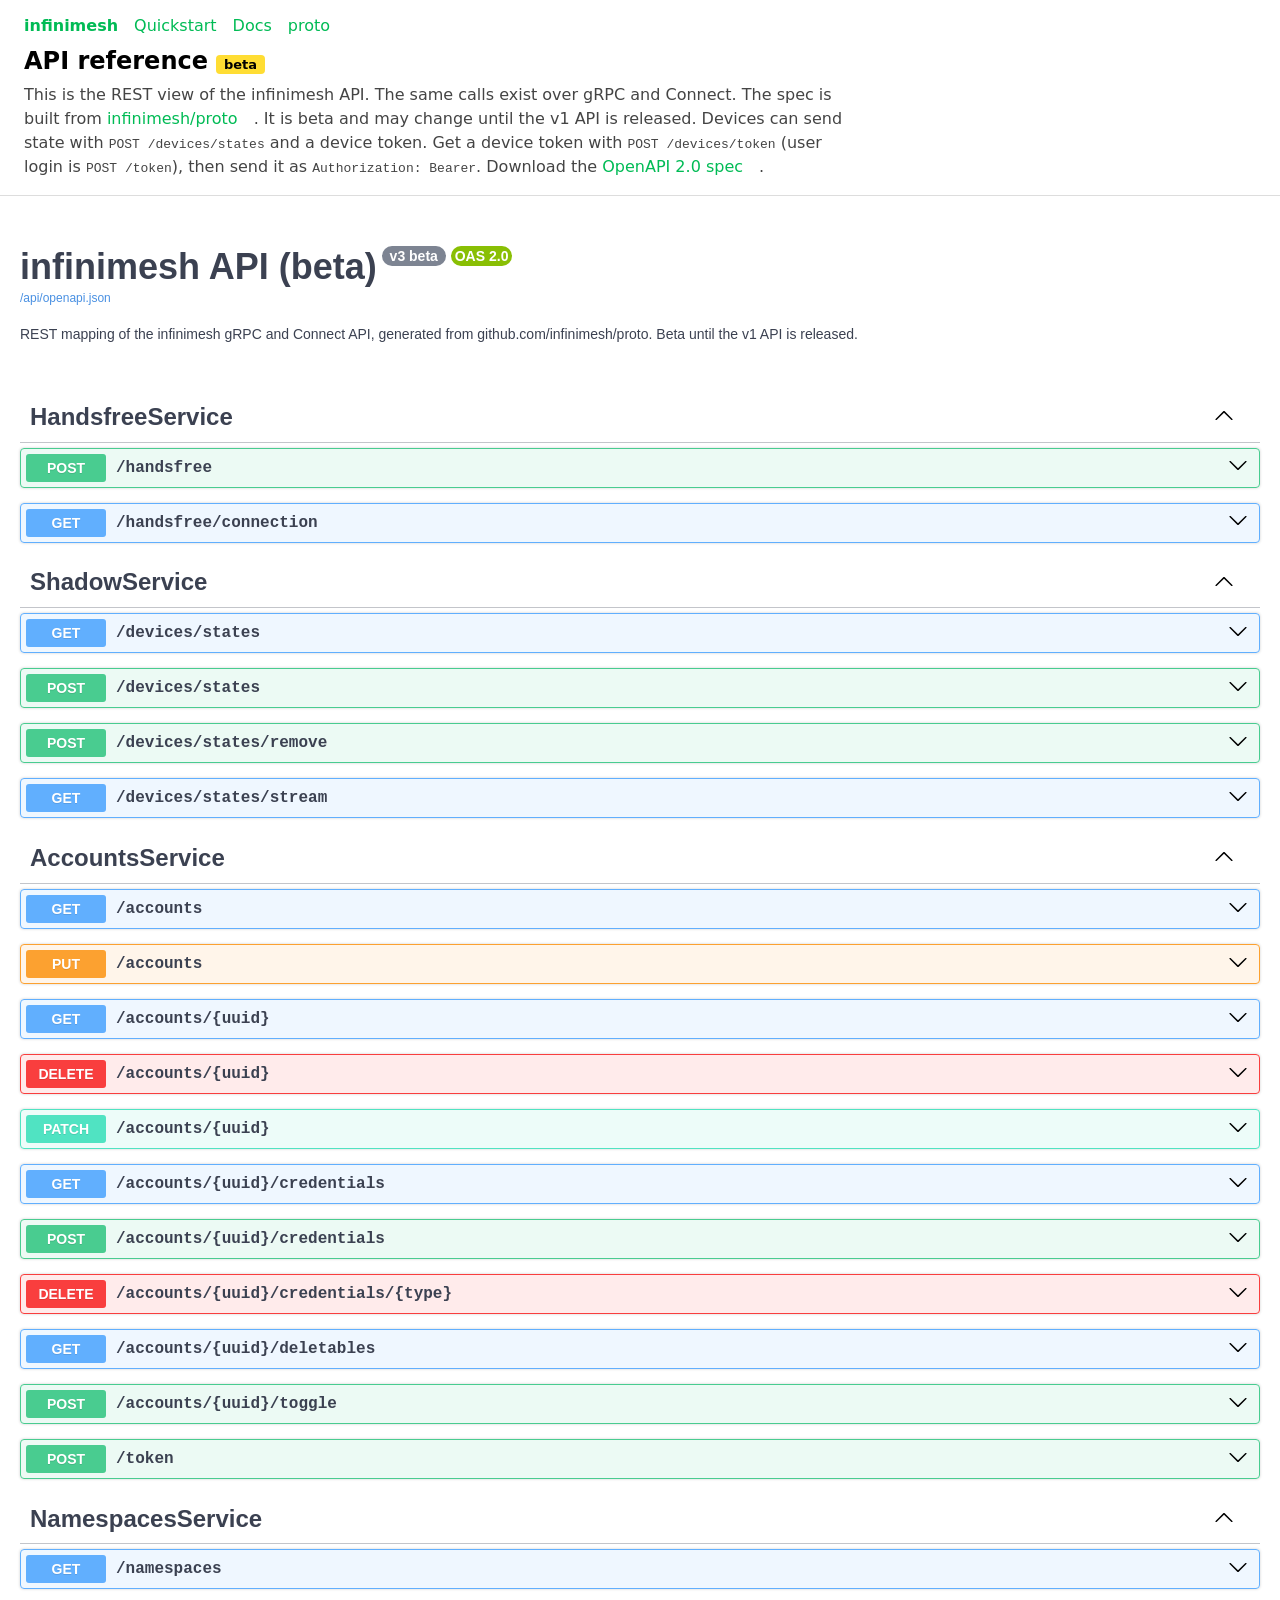
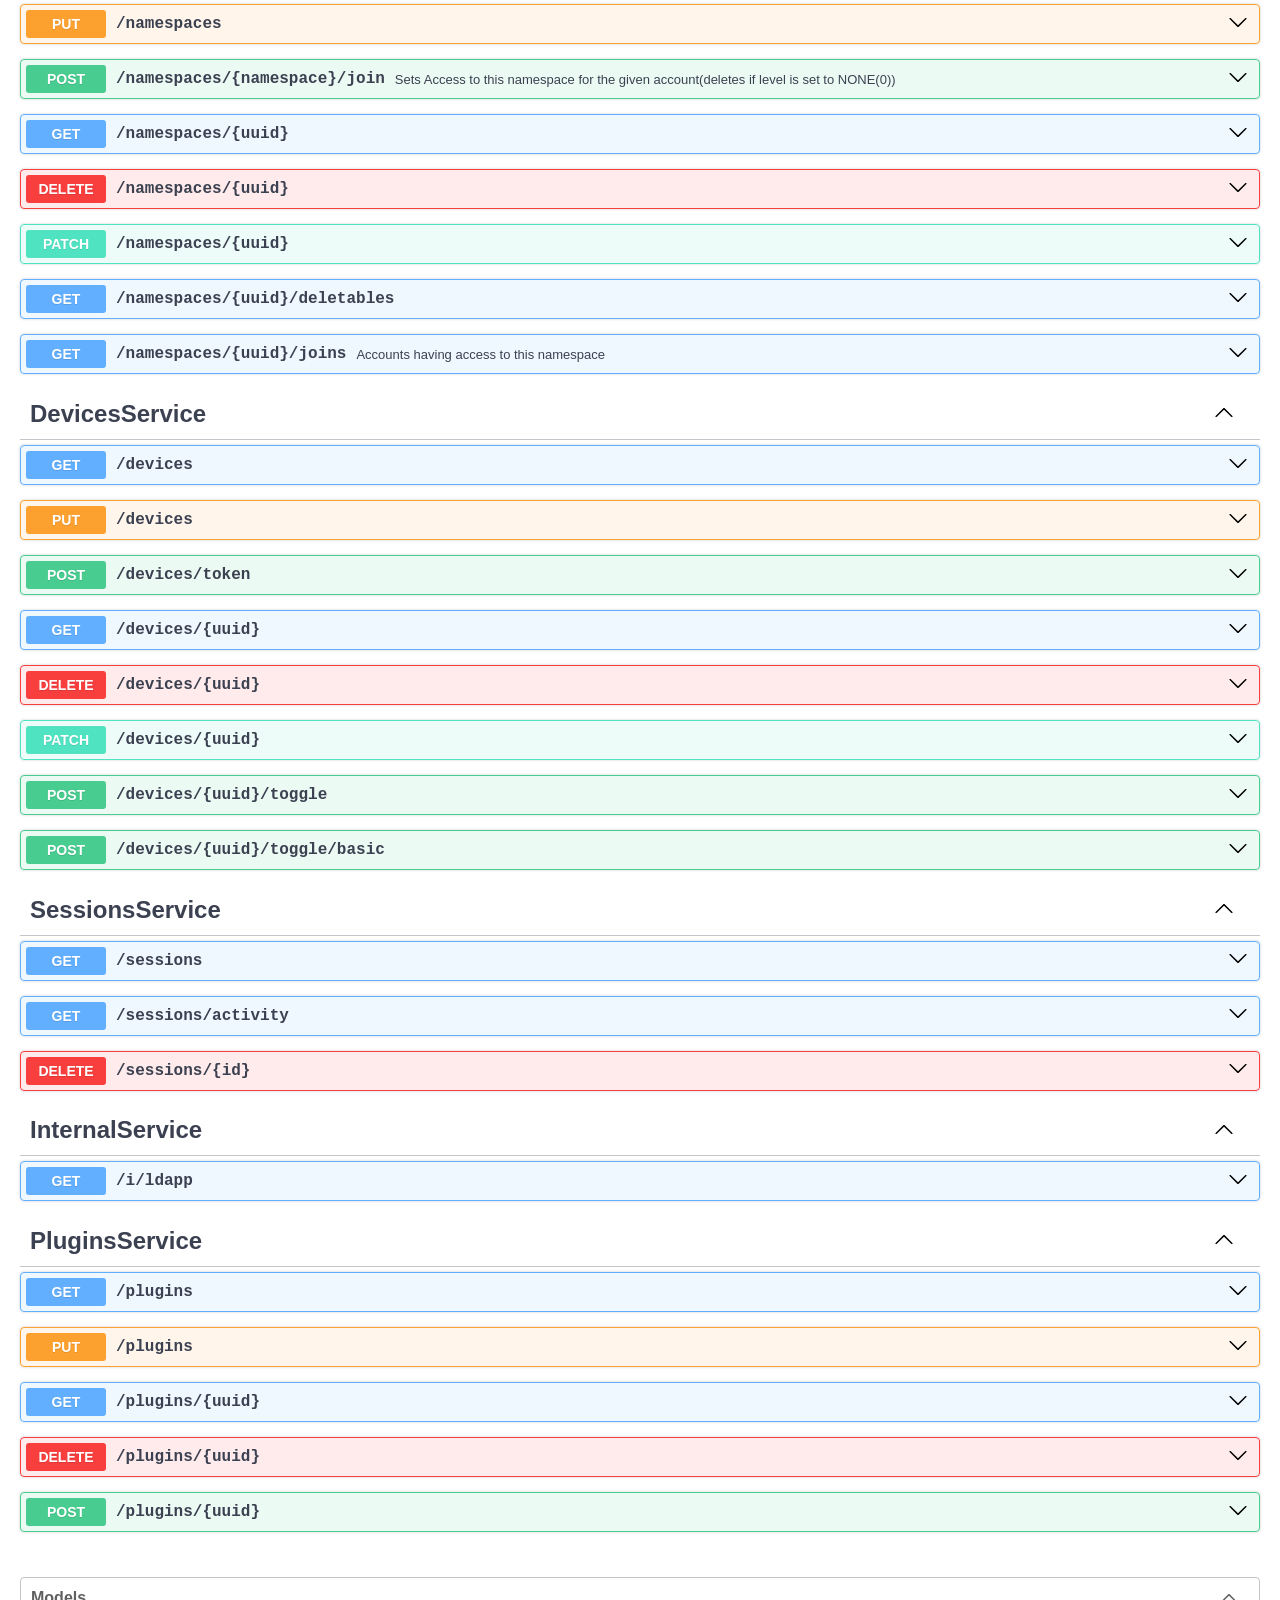
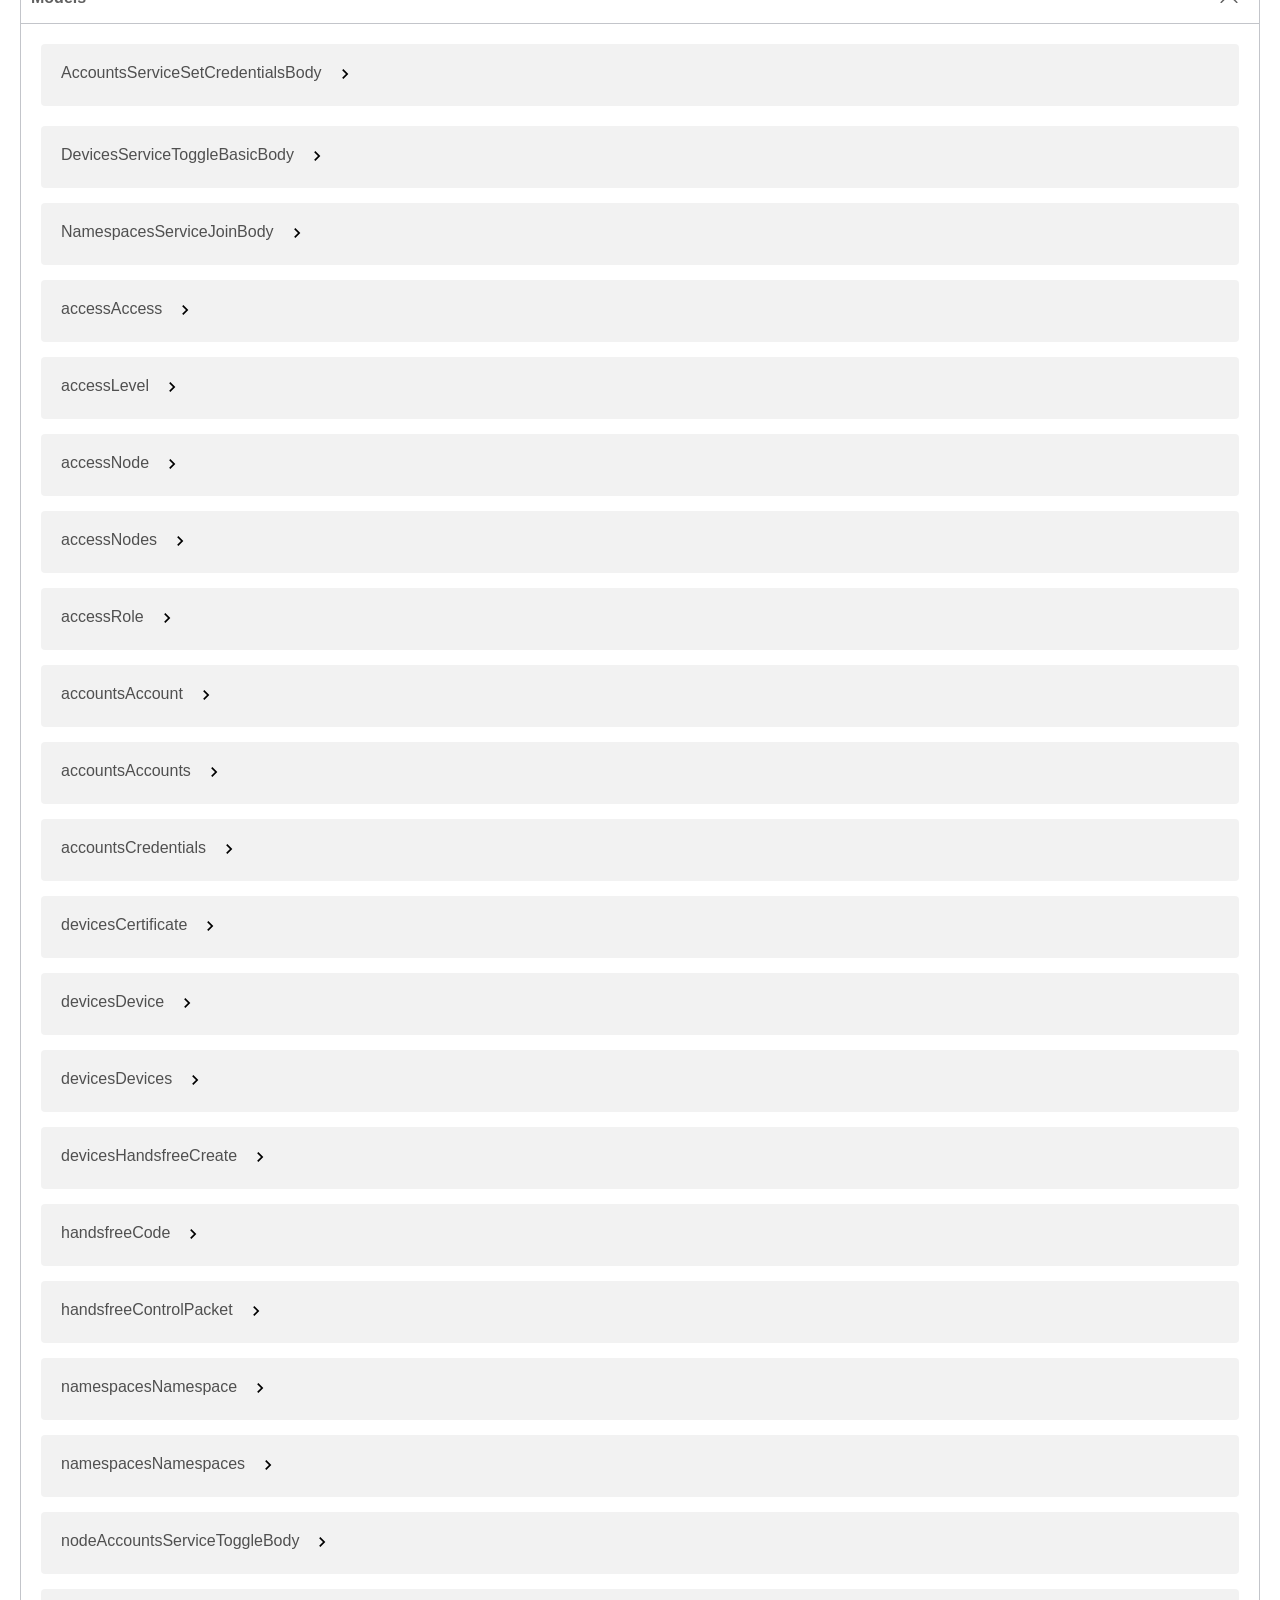
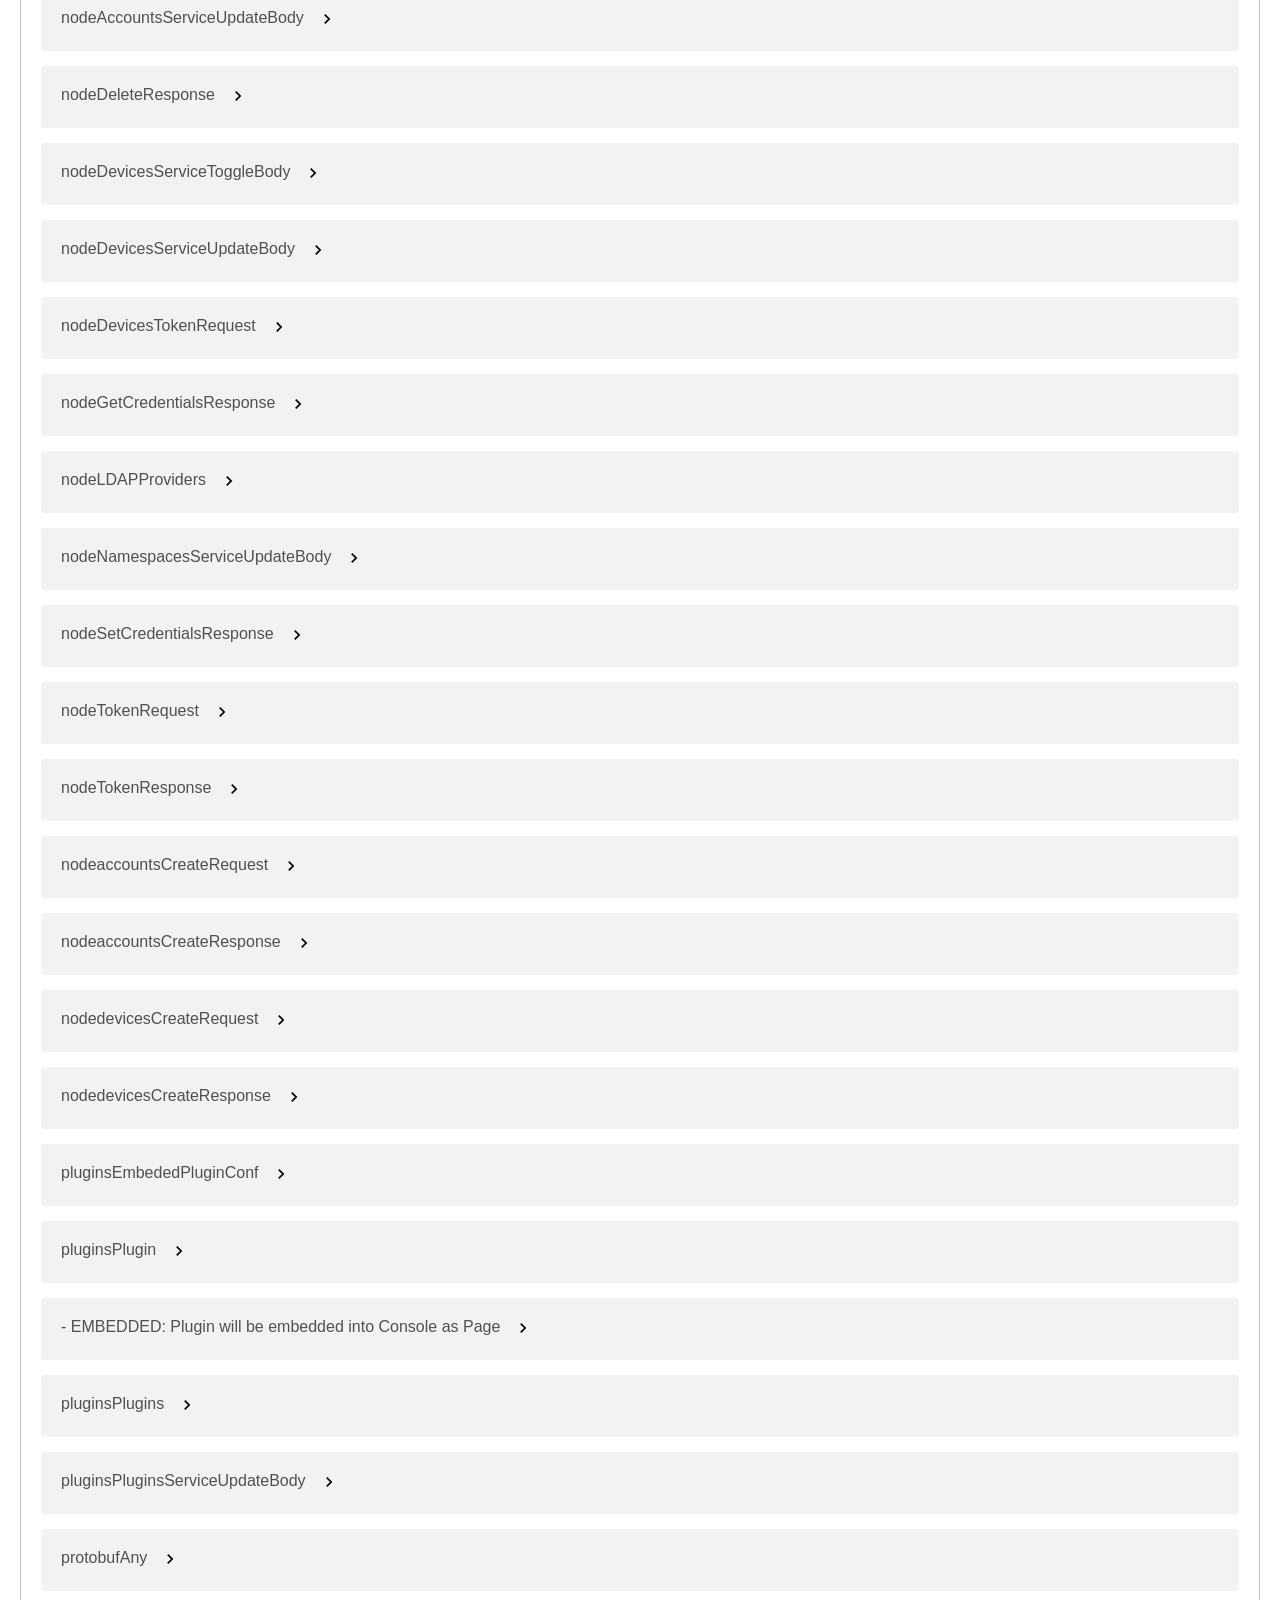
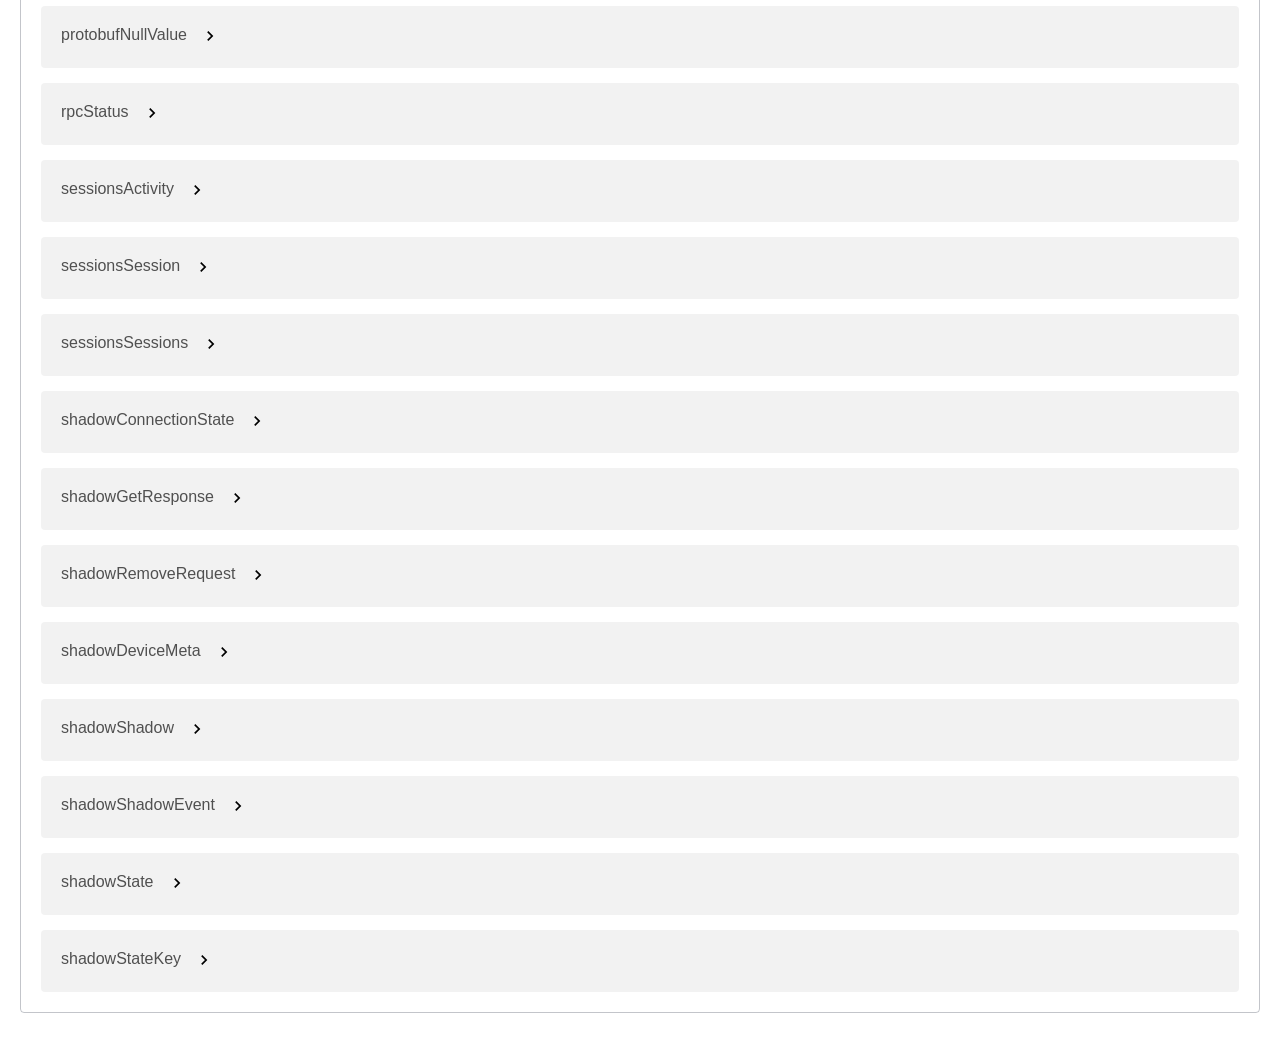
==== api/index.html @ 4dac8efb "Add API reference page with self-hosted Swagger UI, brew install step" ====
<!doctype html>
<html lang="en">
<head>
<meta charset="utf-8">
<meta name="viewport" content="width=device-width,initial-scale=1">
<title>infinimesh API reference (beta)</title>
<meta name="description" content="REST reference for the infinimesh API: accounts, namespaces, devices, device state, tokens and plugins. Generated from the proto schemas. Beta until v1.">
<link rel="canonical" href="https://infinimesh.org/api/">
<link rel="icon" href="/favicon.png">
<link rel="stylesheet" href="/api/swagger-ui.css">
<style>body{margin:0;font-family:system-ui,sans-serif}.top{padding:16px 24px;border-bottom:1px solid #ddd}.top a{color:#0b5;text-decoration:none;margin-right:16px}.top p{margin:8px 0 0;color:#444;max-width:820px;line-height:1.5}.badge{background:#fd3;color:#000;font-size:13px;padding:2px 8px;border-radius:4px;margin-left:8px}</style>
</head>
<body>
<div class="top">
<a href="/"><strong>infinimesh</strong></a><a href="/#start">Quickstart</a><a href="https://github.com/infinimesh/docs">Docs</a><a href="https://github.com/infinimesh/proto">proto</a>
<h1 style="font-size:24px;margin:12px 0 0">API reference<span class="badge">beta</span></h1>
<p>This is the REST view of the infinimesh API. The same calls exist over gRPC and Connect. The spec is built from <a href="https://github.com/infinimesh/proto">infinimesh/proto</a>. It is beta and may change until the v1 API is released. Devices can send state with <code>POST /devices/states</code> and a device token. Get a device token with <code>POST /devices/token</code> (user login is <code>POST /token</code>), then send it as <code>Authorization: Bearer</code>. Download the <a href="/api/openapi.json">OpenAPI 2.0 spec</a>.</p>
</div>
<div id="swagger"></div>
<script src="/api/swagger-ui-bundle.js" defer></script>
<script src="/api/init.js" defer></script>
</body>
</html>
---- api/swagger-ui.css ----
.swagger-ui{color:#3b4151;container-name:swagger-ui;container-type:inline-size;/*! normalize.css v7.0.0 | MIT License | github.com/necolas/normalize.css */font-family:sans-serif}.swagger-ui html{line-height:1.15;-ms-text-size-adjust:100%;-webkit-text-size-adjust:100%}.swagger-ui body{margin:0}.swagger-ui article,.swagger-ui aside,.swagger-ui footer,.swagger-ui header,.swagger-ui nav,.swagger-ui section{display:block}.swagger-ui h1{font-size:2em;margin:.67em 0}.swagger-ui figcaption,.swagger-ui figure,.swagger-ui main{display:block}.swagger-ui figure{margin:1em 40px}.swagger-ui hr{box-sizing:content-box;height:0;overflow:visible}.swagger-ui pre{font-family:monospace,monospace;font-size:1em}.swagger-ui a{background-color:transparent;-webkit-text-decoration-skip:objects}.swagger-ui abbr[title]{border-bottom:none;text-decoration:underline;-webkit-text-decoration:underline dotted;text-decoration:underline dotted}.swagger-ui b,.swagger-ui strong{font-weight:inherit;font-weight:bolder}.swagger-ui code,.swagger-ui kbd,.swagger-ui samp{font-family:monospace,monospace;font-size:1em}.swagger-ui dfn{font-style:italic}.swagger-ui mark{background-color:#ff0;color:#000}.swagger-ui small{font-size:80%}.swagger-ui sub,.swagger-ui sup{font-size:75%;line-height:0;position:relative;vertical-align:baseline}.swagger-ui sub{bottom:-.25em}.swagger-ui sup{top:-.5em}.swagger-ui audio,.swagger-ui video{display:inline-block}.swagger-ui audio:not([controls]){display:none;height:0}.swagger-ui img{border-style:none}.swagger-ui svg:not(:root){overflow:hidden}.swagger-ui button,.swagger-ui input,.swagger-ui optgroup,.swagger-ui select,.swagger-ui textarea{font-family:sans-serif;font-size:100%;line-height:1.15;margin:0}.swagger-ui button,.swagger-ui input{overflow:visible}.swagger-ui button,.swagger-ui select{text-transform:none}.swagger-ui [type=reset],.swagger-ui [type=submit],.swagger-ui button,.swagger-ui html [type=button]{-webkit-appearance:button}.swagger-ui [type=button]::-moz-focus-inner,.swagger-ui [type=reset]::-moz-focus-inner,.swagger-ui [type=submit]::-moz-focus-inner,.swagger-ui button::-moz-focus-inner{border-style:none;padding:0}.swagger-ui [type=button]:-moz-focusring,.swagger-ui [type=reset]:-moz-focusring,.swagger-ui [type=submit]:-moz-focusring,.swagger-ui button:-moz-focusring{outline:1px dotted ButtonText}.swagger-ui fieldset{padding:.35em .75em .625em}.swagger-ui legend{box-sizing:border-box;color:inherit;display:table;max-width:100%;padding:0;white-space:normal}.swagger-ui progress{display:inline-block;vertical-align:baseline}.swagger-ui textarea{overflow:auto}.swagger-ui [type=checkbox],.swagger-ui [type=radio]{box-sizing:border-box;padding:0}.swagger-ui [type=number]::-webkit-inner-spin-button,.swagger-ui [type=number]::-webkit-outer-spin-button{height:auto}.swagger-ui [type=search]{-webkit-appearance:textfield;outline-offset:-2px}.swagger-ui [type=search]::-webkit-search-cancel-button,.swagger-ui [type=search]::-webkit-search-decoration{-webkit-appearance:none}.swagger-ui ::-webkit-file-upload-button{-webkit-appearance:button;font:inherit}.swagger-ui details,.swagger-ui menu{display:block}.swagger-ui summary{display:list-item}.swagger-ui canvas{display:inline-block}.swagger-ui [hidden],.swagger-ui template{display:none}.swagger-ui .debug *{outline:1px solid gold}.swagger-ui .debug-white *{outline:1px solid #fff}.swagger-ui .debug-black *{outline:1px solid #000}.swagger-ui .debug-grid{background:transparent url([data-uri]) repeat 0 0}.swagger-ui .debug-grid-16{background:transparent url([data-uri]) repeat 0 0}.swagger-ui .debug-grid-8-solid{background:#fff url([data-uri]) repeat 0 0}.swagger-ui .debug-grid-16-solid{background:#fff url([data-uri]) repeat 0 0}.swagger-ui .border-box,.swagger-ui a,.swagger-ui article,.swagger-ui body,.swagger-ui code,.swagger-ui dd,.swagger-ui div,.swagger-ui dl,.swagger-ui dt,.swagger-ui fieldset,.swagger-ui footer,.swagger-ui form,.swagger-ui h1,.swagger-ui h2,.swagger-ui h3,.swagger-ui h4,.swagger-ui h5,.swagger-ui h6,.swagger-ui header,.swagger-ui html,.swagger-ui input[type=email],.swagger-ui input[type=number],.swagger-ui input[type=password],.swagger-ui input[type=tel],.swagger-ui input[type=text],.swagger-ui input[type=url],.swagger-ui legend,.swagger-ui li,.swagger-ui main,.swagger-ui ol,.swagger-ui p,.swagger-ui pre,.swagger-ui section,.swagger-ui table,.swagger-ui td,.swagger-ui textarea,.swagger-ui th,.swagger-ui tr,.swagger-ui ul{box-sizing:border-box}.swagger-ui .aspect-ratio{height:0;position:relative}.swagger-ui .aspect-ratio--16x9{padding-bottom:56.25%}.swagger-ui .aspect-ratio--9x16{padding-bottom:177.77%}.swagger-ui .aspect-ratio--4x3{padding-bottom:75%}.swagger-ui .aspect-ratio--3x4{padding-bottom:133.33%}.swagger-ui .aspect-ratio--6x4{padding-bottom:66.6%}.swagger-ui .aspect-ratio--4x6{padding-bottom:150%}.swagger-ui .aspect-ratio--8x5{padding-bottom:62.5%}.swagger-ui .aspect-ratio--5x8{padding-bottom:160%}.swagger-ui .aspect-ratio--7x5{padding-bottom:71.42%}.swagger-ui .aspect-ratio--5x7{padding-bottom:140%}.swagger-ui .aspect-ratio--1x1{padding-bottom:100%}.swagger-ui .aspect-ratio--object{bottom:0;height:100%;left:0;position:absolute;right:0;top:0;width:100%;z-index:100}@media screen and (min-width:30em){.swagger-ui .aspect-ratio-ns{height:0;position:relative}.swagger-ui .aspect-ratio--16x9-ns{padding-bottom:56.25%}.swagger-ui .aspect-ratio--9x16-ns{padding-bottom:177.77%}.swagger-ui .aspect-ratio--4x3-ns{padding-bottom:75%}.swagger-ui .aspect-ratio--3x4-ns{padding-bottom:133.33%}.swagger-ui .aspect-ratio--6x4-ns{padding-bottom:66.6%}.swagger-ui .aspect-ratio--4x6-ns{padding-bottom:150%}.swagger-ui .aspect-ratio--8x5-ns{padding-bottom:62.5%}.swagger-ui .aspect-ratio--5x8-ns{padding-bottom:160%}.swagger-ui .aspect-ratio--7x5-ns{padding-bottom:71.42%}.swagger-ui .aspect-ratio--5x7-ns{padding-bottom:140%}.swagger-ui .aspect-ratio--1x1-ns{padding-bottom:100%}.swagger-ui .aspect-ratio--object-ns{bottom:0;height:100%;left:0;position:absolute;right:0;top:0;width:100%;z-index:100}}@media screen and (min-width:30em)and (max-width:60em){.swagger-ui .aspect-ratio-m{height:0;position:relative}.swagger-ui .aspect-ratio--16x9-m{padding-bottom:56.25%}.swagger-ui .aspect-ratio--9x16-m{padding-bottom:177.77%}.swagger-ui .aspect-ratio--4x3-m{padding-bottom:75%}.swagger-ui .aspect-ratio--3x4-m{padding-bottom:133.33%}.swagger-ui .aspect-ratio--6x4-m{padding-bottom:66.6%}.swagger-ui .aspect-ratio--4x6-m{padding-bottom:150%}.swagger-ui .aspect-ratio--8x5-m{padding-bottom:62.5%}.swagger-ui .aspect-ratio--5x8-m{padding-bottom:160%}.swagger-ui .aspect-ratio--7x5-m{padding-bottom:71.42%}.swagger-ui .aspect-ratio--5x7-m{padding-bottom:140%}.swagger-ui .aspect-ratio--1x1-m{padding-bottom:100%}.swagger-ui .aspect-ratio--object-m{bottom:0;height:100%;left:0;position:absolute;right:0;top:0;width:100%;z-index:100}}@media screen and (min-width:60em){.swagger-ui .aspect-ratio-l{height:0;position:relative}.swagger-ui .aspect-ratio--16x9-l{padding-bottom:56.25%}.swagger-ui .aspect-ratio--9x16-l{padding-bottom:177.77%}.swagger-ui .aspect-ratio--4x3-l{padding-bottom:75%}.swagger-ui .aspect-ratio--3x4-l{padding-bottom:133.33%}.swagger-ui .aspect-ratio--6x4-l{padding-bottom:66.6%}.swagger-ui .aspect-ratio--4x6-l{padding-bottom:150%}.swagger-ui .aspect-ratio--8x5-l{padding-bottom:62.5%}.swagger-ui .aspect-ratio--5x8-l{padding-bottom:160%}.swagger-ui .aspect-ratio--7x5-l{padding-bottom:71.42%}.swagger-ui .aspect-ratio--5x7-l{padding-bottom:140%}.swagger-ui .aspect-ratio--1x1-l{padding-bottom:100%}.swagger-ui .aspect-ratio--object-l{bottom:0;height:100%;left:0;position:absolute;right:0;top:0;width:100%;z-index:100}}.swagger-ui img{max-width:100%}.swagger-ui .cover{background-size:cover!important}.swagger-ui .contain{background-size:contain!important}@media screen and (min-width:30em){.swagger-ui .cover-ns{background-size:cover!important}.swagger-ui .contain-ns{background-size:contain!important}}@media screen and (min-width:30em)and (max-width:60em){.swagger-ui .cover-m{background-size:cover!important}.swagger-ui .contain-m{background-size:contain!important}}@media screen and (min-width:60em){.swagger-ui .cover-l{background-size:cover!important}.swagger-ui .contain-l{background-size:contain!important}}.swagger-ui .bg-center{background-position:50%;background-repeat:no-repeat}.swagger-ui .bg-top{background-position:top;background-repeat:no-repeat}.swagger-ui .bg-right{background-position:100%;background-repeat:no-repeat}.swagger-ui .bg-bottom{background-position:bottom;background-repeat:no-repeat}.swagger-ui .bg-left{background-position:0;background-repeat:no-repeat}@media screen and (min-width:30em){.swagger-ui .bg-center-ns{background-position:50%;background-repeat:no-repeat}.swagger-ui .bg-top-ns{background-position:top;background-repeat:no-repeat}.swagger-ui .bg-right-ns{background-position:100%;background-repeat:no-repeat}.swagger-ui .bg-bottom-ns{background-position:bottom;background-repeat:no-repeat}.swagger-ui .bg-left-ns{background-position:0;background-repeat:no-repeat}}@media screen and (min-width:30em)and (max-width:60em){.swagger-ui .bg-center-m{background-position:50%;background-repeat:no-repeat}.swagger-ui .bg-top-m{background-position:top;background-repeat:no-repeat}.swagger-ui .bg-right-m{background-position:100%;background-repeat:no-repeat}.swagger-ui .bg-bottom-m{background-position:bottom;background-repeat:no-repeat}.swagger-ui .bg-left-m{background-position:0;background-repeat:no-repeat}}@media screen and (min-width:60em){.swagger-ui .bg-center-l{background-position:50%;background-repeat:no-repeat}.swagger-ui .bg-top-l{background-position:top;background-repeat:no-repeat}.swagger-ui .bg-right-l{background-position:100%;background-repeat:no-repeat}.swagger-ui .bg-bottom-l{background-position:bottom;background-repeat:no-repeat}.swagger-ui .bg-left-l{background-position:0;background-repeat:no-repeat}}.swagger-ui .outline{outline:1px solid}.swagger-ui .outline-transparent{outline:1px solid transparent}.swagger-ui .outline-0{outline:0}@media screen and (min-width:30em){.swagger-ui .outline-ns{outline:1px solid}.swagger-ui .outline-transparent-ns{outline:1px solid transparent}.swagger-ui .outline-0-ns{outline:0}}@media screen and (min-width:30em)and (max-width:60em){.swagger-ui .outline-m{outline:1px solid}.swagger-ui .outline-transparent-m{outline:1px solid transparent}.swagger-ui .outline-0-m{outline:0}}@media screen and (min-width:60em){.swagger-ui .outline-l{outline:1px solid}.swagger-ui .outline-transparent-l{outline:1px solid transparent}.swagger-ui .outline-0-l{outline:0}}.swagger-ui .ba{border-style:solid;border-width:1px}.swagger-ui .bt{border-top-style:solid;border-top-width:1px}.swagger-ui .br{border-right-style:solid;border-right-width:1px}.swagger-ui .bb{border-bottom-style:solid;border-bottom-width:1px}.swagger-ui .bl{border-left-style:solid;border-left-width:1px}.swagger-ui .bn{border-style:none;border-width:0}@media screen and (min-width:30em){.swagger-ui .ba-ns{border-style:solid;border-width:1px}.swagger-ui .bt-ns{border-top-style:solid;border-top-width:1px}.swagger-ui .br-ns{border-right-style:solid;border-right-width:1px}.swagger-ui .bb-ns{border-bottom-style:solid;border-bottom-width:1px}.swagger-ui .bl-ns{border-left-style:solid;border-left-width:1px}.swagger-ui .bn-ns{border-style:none;border-width:0}}@media screen and (min-width:30em)and (max-width:60em){.swagger-ui .ba-m{border-style:solid;border-width:1px}.swagger-ui .bt-m{border-top-style:solid;border-top-width:1px}.swagger-ui .br-m{border-right-style:solid;border-right-width:1px}.swagger-ui .bb-m{border-bottom-style:solid;border-bottom-width:1px}.swagger-ui .bl-m{border-left-style:solid;border-left-width:1px}.swagger-ui .bn-m{border-style:none;border-width:0}}@media screen and (min-width:60em){.swagger-ui .ba-l{border-style:solid;border-width:1px}.swagger-ui .bt-l{border-top-style:solid;border-top-width:1px}.swagger-ui .br-l{border-right-style:solid;border-right-width:1px}.swagger-ui .bb-l{border-bottom-style:solid;border-bottom-width:1px}.swagger-ui .bl-l{border-left-style:solid;border-left-width:1px}.swagger-ui .bn-l{border-style:none;border-width:0}}.swagger-ui .b--black{border-color:#000}.swagger-ui .b--near-black{border-color:#111}.swagger-ui .b--dark-gray{border-color:#333}.swagger-ui .b--mid-gray{border-color:#555}.swagger-ui .b--gray{border-color:#777}.swagger-ui .b--silver{border-color:#999}.swagger-ui .b--light-silver{border-color:#aaa}.swagger-ui .b--moon-gray{border-color:#ccc}.swagger-ui .b--light-gray{border-color:#eee}.swagger-ui .b--near-white{border-color:#f4f4f4}.swagger-ui .b--white{border-color:#fff}.swagger-ui .b--white-90{border-color:hsla(0,0%,100%,.9)}.swagger-ui .b--white-80{border-color:hsla(0,0%,100%,.8)}.swagger-ui .b--white-70{border-color:hsla(0,0%,100%,.7)}.swagger-ui .b--white-60{border-color:hsla(0,0%,100%,.6)}.swagger-ui .b--white-50{border-color:hsla(0,0%,100%,.5)}.swagger-ui .b--white-40{border-color:hsla(0,0%,100%,.4)}.swagger-ui .b--white-30{border-color:hsla(0,0%,100%,.3)}.swagger-ui .b--white-20{border-color:hsla(0,0%,100%,.2)}.swagger-ui .b--white-10{border-color:hsla(0,0%,100%,.1)}.swagger-ui .b--white-05{border-color:hsla(0,0%,100%,.05)}.swagger-ui .b--white-025{border-color:hsla(0,0%,100%,.025)}.swagger-ui .b--white-0125{border-color:hsla(0,0%,100%,.013)}.swagger-ui .b--black-90{border-color:rgba(0,0,0,.9)}.swagger-ui .b--black-80{border-color:rgba(0,0,0,.8)}.swagger-ui .b--black-70{border-color:rgba(0,0,0,.7)}.swagger-ui .b--black-60{border-color:rgba(0,0,0,.6)}.swagger-ui .b--black-50{border-color:rgba(0,0,0,.5)}.swagger-ui .b--black-40{border-color:rgba(0,0,0,.4)}.swagger-ui .b--black-30{border-color:rgba(0,0,0,.3)}.swagger-ui .b--black-20{border-color:rgba(0,0,0,.2)}.swagger-ui .b--black-10{border-color:rgba(0,0,0,.1)}.swagger-ui .b--black-05{border-color:rgba(0,0,0,.05)}.swagger-ui .b--black-025{border-color:rgba(0,0,0,.025)}.swagger-ui .b--black-0125{border-color:rgba(0,0,0,.013)}.swagger-ui .b--dark-red{border-color:#e7040f}.swagger-ui .b--red{border-color:#ff4136}.swagger-ui .b--light-red{border-color:#ff725c}.swagger-ui .b--orange{border-color:#ff6300}.swagger-ui .b--gold{border-color:#ffb700}.swagger-ui .b--yellow{border-color:gold}.swagger-ui .b--light-yellow{border-color:#fbf1a9}.swagger-ui .b--purple{border-color:#5e2ca5}.swagger-ui .b--light-purple{border-color:#a463f2}.swagger-ui .b--dark-pink{border-color:#d5008f}.swagger-ui .b--hot-pink{border-color:#ff41b4}.swagger-ui .b--pink{border-color:#ff80cc}.swagger-ui .b--light-pink{border-color:#ffa3d7}.swagger-ui .b--dark-green{border-color:#137752}.swagger-ui .b--green{border-color:#19a974}.swagger-ui .b--light-green{border-color:#9eebcf}.swagger-ui .b--navy{border-color:#001b44}.swagger-ui .b--dark-blue{border-color:#00449e}.swagger-ui .b--blue{border-color:#357edd}.swagger-ui .b--light-blue{border-color:#96ccff}.swagger-ui .b--lightest-blue{border-color:#cdecff}.swagger-ui .b--washed-blue{border-color:#f6fffe}.swagger-ui .b--washed-green{border-color:#e8fdf5}.swagger-ui .b--washed-yellow{border-color:#fffceb}.swagger-ui .b--washed-red{border-color:#ffdfdf}.swagger-ui .b--transparent{border-color:transparent}.swagger-ui .b--inherit{border-color:inherit}.swagger-ui .br0{border-radius:0}.swagger-ui .br1{border-radius:.125rem}.swagger-ui .br2{border-radius:.25rem}.swagger-ui .br3{border-radius:.5rem}.swagger-ui .br4{border-radius:1rem}.swagger-ui .br-100{border-radius:100%}.swagger-ui .br-pill{border-radius:9999px}.swagger-ui .br--bottom{border-top-left-radius:0;border-top-right-radius:0}.swagger-ui .br--top{border-bottom-left-radius:0;border-bottom-right-radius:0}.swagger-ui .br--right{border-bottom-left-radius:0;border-top-left-radius:0}.swagger-ui .br--left{border-bottom-right-radius:0;border-top-right-radius:0}@media screen and (min-width:30em){.swagger-ui .br0-ns{border-radius:0}.swagger-ui .br1-ns{border-radius:.125rem}.swagger-ui .br2-ns{border-radius:.25rem}.swagger-ui .br3-ns{border-radius:.5rem}.swagger-ui .br4-ns{border-radius:1rem}.swagger-ui .br-100-ns{border-radius:100%}.swagger-ui .br-pill-ns{border-radius:9999px}.swagger-ui .br--bottom-ns{border-top-left-radius:0;border-top-right-radius:0}.swagger-ui .br--top-ns{border-bottom-left-radius:0;border-bottom-right-radius:0}.swagger-ui .br--right-ns{border-bottom-left-radius:0;border-top-left-radius:0}.swagger-ui .br--left-ns{border-bottom-right-radius:0;border-top-right-radius:0}}@media screen and (min-width:30em)and (max-width:60em){.swagger-ui .br0-m{border-radius:0}.swagger-ui .br1-m{border-radius:.125rem}.swagger-ui .br2-m{border-radius:.25rem}.swagger-ui .br3-m{border-radius:.5rem}.swagger-ui .br4-m{border-radius:1rem}.swagger-ui .br-100-m{border-radius:100%}.swagger-ui .br-pill-m{border-radius:9999px}.swagger-ui .br--bottom-m{border-top-left-radius:0;border-top-right-radius:0}.swagger-ui .br--top-m{border-bottom-left-radius:0;border-bottom-right-radius:0}.swagger-ui .br--right-m{border-bottom-left-radius:0;border-top-left-radius:0}.swagger-ui .br--left-m{border-bottom-right-radius:0;border-top-right-radius:0}}@media screen and (min-width:60em){.swagger-ui .br0-l{border-radius:0}.swagger-ui .br1-l{border-radius:.125rem}.swagger-ui .br2-l{border-radius:.25rem}.swagger-ui .br3-l{border-radius:.5rem}.swagger-ui .br4-l{border-radius:1rem}.swagger-ui .br-100-l{border-radius:100%}.swagger-ui .br-pill-l{border-radius:9999px}.swagger-ui .br--bottom-l{border-top-left-radius:0;border-top-right-radius:0}.swagger-ui .br--top-l{border-bottom-left-radius:0;border-bottom-right-radius:0}.swagger-ui .br--right-l{border-bottom-left-radius:0;border-top-left-radius:0}.swagger-ui .br--left-l{border-bottom-right-radius:0;border-top-right-radius:0}}.swagger-ui .b--dotted{border-style:dotted}.swagger-ui .b--dashed{border-style:dashed}.swagger-ui .b--solid{border-style:solid}.swagger-ui .b--none{border-style:none}@media screen and (min-width:30em){.swagger-ui .b--dotted-ns{border-style:dotted}.swagger-ui .b--dashed-ns{border-style:dashed}.swagger-ui .b--solid-ns{border-style:solid}.swagger-ui .b--none-ns{border-style:none}}@media screen and (min-width:30em)and (max-width:60em){.swagger-ui .b--dotted-m{border-style:dotted}.swagger-ui .b--dashed-m{border-style:dashed}.swagger-ui .b--solid-m{border-style:solid}.swagger-ui .b--none-m{border-style:none}}@media screen and (min-width:60em){.swagger-ui .b--dotted-l{border-style:dotted}.swagger-ui .b--dashed-l{border-style:dashed}.swagger-ui .b--solid-l{border-style:solid}.swagger-ui .b--none-l{border-style:none}}.swagger-ui .bw0{border-width:0}.swagger-ui .bw1{border-width:.125rem}.swagger-ui .bw2{border-width:.25rem}.swagger-ui .bw3{border-width:.5rem}.swagger-ui .bw4{border-width:1rem}.swagger-ui .bw5{border-width:2rem}.swagger-ui .bt-0{border-top-width:0}.swagger-ui .br-0{border-right-width:0}.swagger-ui .bb-0{border-bottom-width:0}.swagger-ui .bl-0{border-left-width:0}@media screen and (min-width:30em){.swagger-ui .bw0-ns{border-width:0}.swagger-ui .bw1-ns{border-width:.125rem}.swagger-ui .bw2-ns{border-width:.25rem}.swagger-ui .bw3-ns{border-width:.5rem}.swagger-ui .bw4-ns{border-width:1rem}.swagger-ui .bw5-ns{border-width:2rem}.swagger-ui .bt-0-ns{border-top-width:0}.swagger-ui .br-0-ns{border-right-width:0}.swagger-ui .bb-0-ns{border-bottom-width:0}.swagger-ui .bl-0-ns{border-left-width:0}}@media screen and (min-width:30em)and (max-width:60em){.swagger-ui .bw0-m{border-width:0}.swagger-ui .bw1-m{border-width:.125rem}.swagger-ui .bw2-m{border-width:.25rem}.swagger-ui .bw3-m{border-width:.5rem}.swagger-ui .bw4-m{border-width:1rem}.swagger-ui .bw5-m{border-width:2rem}.swagger-ui .bt-0-m{border-top-width:0}.swagger-ui .br-0-m{border-right-width:0}.swagger-ui .bb-0-m{border-bottom-width:0}.swagger-ui .bl-0-m{border-left-width:0}}@media screen and (min-width:60em){.swagger-ui .bw0-l{border-width:0}.swagger-ui .bw1-l{border-width:.125rem}.swagger-ui .bw2-l{border-width:.25rem}.swagger-ui .bw3-l{border-width:.5rem}.swagger-ui .bw4-l{border-width:1rem}.swagger-ui .bw5-l{border-width:2rem}.swagger-ui .bt-0-l{border-top-width:0}.swagger-ui .br-0-l{border-right-width:0}.swagger-ui .bb-0-l{border-bottom-width:0}.swagger-ui .bl-0-l{border-left-width:0}}.swagger-ui .shadow-1{box-shadow:0 0 4px 2px rgba(0,0,0,.2)}.swagger-ui .shadow-2{box-shadow:0 0 8px 2px rgba(0,0,0,.2)}.swagger-ui .shadow-3{box-shadow:2px 2px 4px 2px rgba(0,0,0,.2)}.swagger-ui .shadow-4{box-shadow:2px 2px 8px 0 rgba(0,0,0,.2)}.swagger-ui .shadow-5{box-shadow:4px 4px 8px 0 rgba(0,0,0,.2)}@media screen and (min-width:30em){.swagger-ui .shadow-1-ns{box-shadow:0 0 4px 2px rgba(0,0,0,.2)}.swagger-ui .shadow-2-ns{box-shadow:0 0 8px 2px rgba(0,0,0,.2)}.swagger-ui .shadow-3-ns{box-shadow:2px 2px 4px 2px rgba(0,0,0,.2)}.swagger-ui .shadow-4-ns{box-shadow:2px 2px 8px 0 rgba(0,0,0,.2)}.swagger-ui .shadow-5-ns{box-shadow:4px 4px 8px 0 rgba(0,0,0,.2)}}@media screen and (min-width:30em)and (max-width:60em){.swagger-ui .shadow-1-m{box-shadow:0 0 4px 2px rgba(0,0,0,.2)}.swagger-ui .shadow-2-m{box-shadow:0 0 8px 2px rgba(0,0,0,.2)}.swagger-ui .shadow-3-m{box-shadow:2px 2px 4px 2px rgba(0,0,0,.2)}.swagger-ui .shadow-4-m{box-shadow:2px 2px 8px 0 rgba(0,0,0,.2)}.swagger-ui .shadow-5-m{box-shadow:4px 4px 8px 0 rgba(0,0,0,.2)}}@media screen and (min-width:60em){.swagger-ui .shadow-1-l{box-shadow:0 0 4px 2px rgba(0,0,0,.2)}.swagger-ui .shadow-2-l{box-shadow:0 0 8px 2px rgba(0,0,0,.2)}.swagger-ui .shadow-3-l{box-shadow:2px 2px 4px 2px rgba(0,0,0,.2)}.swagger-ui .shadow-4-l{box-shadow:2px 2px 8px 0 rgba(0,0,0,.2)}.swagger-ui .shadow-5-l{box-shadow:4px 4px 8px 0 rgba(0,0,0,.2)}}.swagger-ui .pre{overflow-x:auto;overflow-y:hidden;overflow:scroll}.swagger-ui .top-0{top:0}.swagger-ui .right-0{right:0}.swagger-ui .bottom-0{bottom:0}.swagger-ui .left-0{left:0}.swagger-ui .top-1{top:1rem}.swagger-ui .right-1{right:1rem}.swagger-ui .bottom-1{bottom:1rem}.swagger-ui .left-1{left:1rem}.swagger-ui .top-2{top:2rem}.swagger-ui .right-2{right:2rem}.swagger-ui .bottom-2{bottom:2rem}.swagger-ui .left-2{left:2rem}.swagger-ui .top--1{top:-1rem}.swagger-ui .right--1{right:-1rem}.swagger-ui .bottom--1{bottom:-1rem}.swagger-ui .left--1{left:-1rem}.swagger-ui .top--2{top:-2rem}.swagger-ui .right--2{right:-2rem}.swagger-ui .bottom--2{bottom:-2rem}.swagger-ui .left--2{left:-2rem}.swagger-ui .absolute--fill{bottom:0;left:0;right:0;top:0}@media screen and (min-width:30em){.swagger-ui .top-0-ns{top:0}.swagger-ui .left-0-ns{left:0}.swagger-ui .right-0-ns{right:0}.swagger-ui .bottom-0-ns{bottom:0}.swagger-ui .top-1-ns{top:1rem}.swagger-ui .left-1-ns{left:1rem}.swagger-ui .right-1-ns{right:1rem}.swagger-ui .bottom-1-ns{bottom:1rem}.swagger-ui .top-2-ns{top:2rem}.swagger-ui .left-2-ns{left:2rem}.swagger-ui .right-2-ns{right:2rem}.swagger-ui .bottom-2-ns{bottom:2rem}.swagger-ui .top--1-ns{top:-1rem}.swagger-ui .right--1-ns{right:-1rem}.swagger-ui .bottom--1-ns{bottom:-1rem}.swagger-ui .left--1-ns{left:-1rem}.swagger-ui .top--2-ns{top:-2rem}.swagger-ui .right--2-ns{right:-2rem}.swagger-ui .bottom--2-ns{bottom:-2rem}.swagger-ui .left--2-ns{left:-2rem}.swagger-ui .absolute--fill-ns{bottom:0;left:0;right:0;top:0}}@media screen and (min-width:30em)and (max-width:60em){.swagger-ui .top-0-m{top:0}.swagger-ui .left-0-m{left:0}.swagger-ui .right-0-m{right:0}.swagger-ui .bottom-0-m{bottom:0}.swagger-ui .top-1-m{top:1rem}.swagger-ui .left-1-m{left:1rem}.swagger-ui .right-1-m{right:1rem}.swagger-ui .bottom-1-m{bottom:1rem}.swagger-ui .top-2-m{top:2rem}.swagger-ui .left-2-m{left:2rem}.swagger-ui .right-2-m{right:2rem}.swagger-ui .bottom-2-m{bottom:2rem}.swagger-ui .top--1-m{top:-1rem}.swagger-ui .right--1-m{right:-1rem}.swagger-ui .bottom--1-m{bottom:-1rem}.swagger-ui .left--1-m{left:-1rem}.swagger-ui .top--2-m{top:-2rem}.swagger-ui .right--2-m{right:-2rem}.swagger-ui .bottom--2-m{bottom:-2rem}.swagger-ui .left--2-m{left:-2rem}.swagger-ui .absolute--fill-m{bottom:0;left:0;right:0;top:0}}@media screen and (min-width:60em){.swagger-ui .top-0-l{top:0}.swagger-ui .left-0-l{left:0}.swagger-ui .right-0-l{right:0}.swagger-ui .bottom-0-l{bottom:0}.swagger-ui .top-1-l{top:1rem}.swagger-ui .left-1-l{left:1rem}.swagger-ui .right-1-l{right:1rem}.swagger-ui .bottom-1-l{bottom:1rem}.swagger-ui .top-2-l{top:2rem}.swagger-ui .left-2-l{left:2rem}.swagger-ui .right-2-l{right:2rem}.swagger-ui .bottom-2-l{bottom:2rem}.swagger-ui .top--1-l{top:-1rem}.swagger-ui .right--1-l{right:-1rem}.swagger-ui .bottom--1-l{bottom:-1rem}.swagger-ui .left--1-l{left:-1rem}.swagger-ui .top--2-l{top:-2rem}.swagger-ui .right--2-l{right:-2rem}.swagger-ui .bottom--2-l{bottom:-2rem}.swagger-ui .left--2-l{left:-2rem}.swagger-ui .absolute--fill-l{bottom:0;left:0;right:0;top:0}}.swagger-ui .cf:after,.swagger-ui .cf:before{content:" ";display:table}.swagger-ui .cf:after{clear:both}.swagger-ui .cf{zoom:1}.swagger-ui .cl{clear:left}.swagger-ui .cr{clear:right}.swagger-ui .cb{clear:both}.swagger-ui .cn{clear:none}@media screen and (min-width:30em){.swagger-ui .cl-ns{clear:left}.swagger-ui .cr-ns{clear:right}.swagger-ui .cb-ns{clear:both}.swagger-ui .cn-ns{clear:none}}@media screen and (min-width:30em)and (max-width:60em){.swagger-ui .cl-m{clear:left}.swagger-ui .cr-m{clear:right}.swagger-ui .cb-m{clear:both}.swagger-ui .cn-m{clear:none}}@media screen and (min-width:60em){.swagger-ui .cl-l{clear:left}.swagger-ui .cr-l{clear:right}.swagger-ui .cb-l{clear:both}.swagger-ui .cn-l{clear:none}}.swagger-ui .flex{display:flex}.swagger-ui .inline-flex{display:inline-flex}.swagger-ui .flex-auto{flex:1 1 auto;min-height:0;min-width:0}.swagger-ui .flex-none{flex:none}.swagger-ui .flex-column{flex-direction:column}.swagger-ui .flex-row{flex-direction:row}.swagger-ui .flex-wrap{flex-wrap:wrap}.swagger-ui .flex-nowrap{flex-wrap:nowrap}.swagger-ui .flex-wrap-reverse{flex-wrap:wrap-reverse}.swagger-ui .flex-column-reverse{flex-direction:column-reverse}.swagger-ui .flex-row-reverse{flex-direction:row-reverse}.swagger-ui .items-start{align-items:flex-start}.swagger-ui .items-end{align-items:flex-end}.swagger-ui .items-center{align-items:center}.swagger-ui .items-baseline{align-items:baseline}.swagger-ui .items-stretch{align-items:stretch}.swagger-ui .self-start{align-self:flex-start}.swagger-ui .self-end{align-self:flex-end}.swagger-ui .self-center{align-self:center}.swagger-ui .self-baseline{align-self:baseline}.swagger-ui .self-stretch{align-self:stretch}.swagger-ui .justify-start{justify-content:flex-start}.swagger-ui .justify-end{justify-content:flex-end}.swagger-ui .justify-center{justify-content:center}.swagger-ui .justify-between{justify-content:space-between}.swagger-ui .justify-around{justify-content:space-around}.swagger-ui .content-start{align-content:flex-start}.swagger-ui .content-end{align-content:flex-end}.swagger-ui .content-center{align-content:center}.swagger-ui .content-between{align-content:space-between}.swagger-ui .content-around{align-content:space-around}.swagger-ui .content-stretch{align-content:stretch}.swagger-ui .order-0{order:0}.swagger-ui .order-1{order:1}.swagger-ui .order-2{order:2}.swagger-ui .order-3{order:3}.swagger-ui .order-4{order:4}.swagger-ui .order-5{order:5}.swagger-ui .order-6{order:6}.swagger-ui .order-7{order:7}.swagger-ui .order-8{order:8}.swagger-ui .order-last{order:99999}.swagger-ui .flex-grow-0{flex-grow:0}.swagger-ui .flex-grow-1{flex-grow:1}.swagger-ui .flex-shrink-0{flex-shrink:0}.swagger-ui .flex-shrink-1{flex-shrink:1}@media screen and (min-width:30em){.swagger-ui .flex-ns{display:flex}.swagger-ui .inline-flex-ns{display:inline-flex}.swagger-ui .flex-auto-ns{flex:1 1 auto;min-height:0;min-width:0}.swagger-ui .flex-none-ns{flex:none}.swagger-ui .flex-column-ns{flex-direction:column}.swagger-ui .flex-row-ns{flex-direction:row}.swagger-ui .flex-wrap-ns{flex-wrap:wrap}.swagger-ui .flex-nowrap-ns{flex-wrap:nowrap}.swagger-ui .flex-wrap-reverse-ns{flex-wrap:wrap-reverse}.swagger-ui .flex-column-reverse-ns{flex-direction:column-reverse}.swagger-ui .flex-row-reverse-ns{flex-direction:row-reverse}.swagger-ui .items-start-ns{align-items:flex-start}.swagger-ui .items-end-ns{align-items:flex-end}.swagger-ui .items-center-ns{align-items:center}.swagger-ui .items-baseline-ns{align-items:baseline}.swagger-ui .items-stretch-ns{align-items:stretch}.swagger-ui .self-start-ns{align-self:flex-start}.swagger-ui .self-end-ns{align-self:flex-end}.swagger-ui .self-center-ns{align-self:center}.swagger-ui .self-baseline-ns{align-self:baseline}.swagger-ui .self-stretch-ns{align-self:stretch}.swagger-ui .justify-start-ns{justify-content:flex-start}.swagger-ui .justify-end-ns{justify-content:flex-end}.swagger-ui .justify-center-ns{justify-content:center}.swagger-ui .justify-between-ns{justify-content:space-between}.swagger-ui .justify-around-ns{justify-content:space-around}.swagger-ui .content-start-ns{align-content:flex-start}.swagger-ui .content-end-ns{align-content:flex-end}.swagger-ui .content-center-ns{align-content:center}.swagger-ui .content-between-ns{align-content:space-between}.swagger-ui .content-around-ns{align-content:space-around}.swagger-ui .content-stretch-ns{align-content:stretch}.swagger-ui .order-0-ns{order:0}.swagger-ui .order-1-ns{order:1}.swagger-ui .order-2-ns{order:2}.swagger-ui .order-3-ns{order:3}.swagger-ui .order-4-ns{order:4}.swagger-ui .order-5-ns{order:5}.swagger-ui .order-6-ns{order:6}.swagger-ui .order-7-ns{order:7}.swagger-ui .order-8-ns{order:8}.swagger-ui .order-last-ns{order:99999}.swagger-ui .flex-grow-0-ns{flex-grow:0}.swagger-ui .flex-grow-1-ns{flex-grow:1}.swagger-ui .flex-shrink-0-ns{flex-shrink:0}.swagger-ui .flex-shrink-1-ns{flex-shrink:1}}@media screen and (min-width:30em)and (max-width:60em){.swagger-ui .flex-m{display:flex}.swagger-ui .inline-flex-m{display:inline-flex}.swagger-ui .flex-auto-m{flex:1 1 auto;min-height:0;min-width:0}.swagger-ui .flex-none-m{flex:none}.swagger-ui .flex-column-m{flex-direction:column}.swagger-ui .flex-row-m{flex-direction:row}.swagger-ui .flex-wrap-m{flex-wrap:wrap}.swagger-ui .flex-nowrap-m{flex-wrap:nowrap}.swagger-ui .flex-wrap-reverse-m{flex-wrap:wrap-reverse}.swagger-ui .flex-column-reverse-m{flex-direction:column-reverse}.swagger-ui .flex-row-reverse-m{flex-direction:row-reverse}.swagger-ui .items-start-m{align-items:flex-start}.swagger-ui .items-end-m{align-items:flex-end}.swagger-ui .items-center-m{align-items:center}.swagger-ui .items-baseline-m{align-items:baseline}.swagger-ui .items-stretch-m{align-items:stretch}.swagger-ui .self-start-m{align-self:flex-start}.swagger-ui .self-end-m{align-self:flex-end}.swagger-ui .self-center-m{align-self:center}.swagger-ui .self-baseline-m{align-self:baseline}.swagger-ui .self-stretch-m{align-self:stretch}.swagger-ui .justify-start-m{justify-content:flex-start}.swagger-ui .justify-end-m{justify-content:flex-end}.swagger-ui .justify-center-m{justify-content:center}.swagger-ui .justify-between-m{justify-content:space-between}.swagger-ui .justify-around-m{justify-content:space-around}.swagger-ui .content-start-m{align-content:flex-start}.swagger-ui .content-end-m{align-content:flex-end}.swagger-ui .content-center-m{align-content:center}.swagger-ui .content-between-m{align-content:space-between}.swagger-ui .content-around-m{align-content:space-around}.swagger-ui .content-stretch-m{align-content:stretch}.swagger-ui .order-0-m{order:0}.swagger-ui .order-1-m{order:1}.swagger-ui .order-2-m{order:2}.swagger-ui .order-3-m{order:3}.swagger-ui .order-4-m{order:4}.swagger-ui .order-5-m{order:5}.swagger-ui .order-6-m{order:6}.swagger-ui .order-7-m{order:7}.swagger-ui .order-8-m{order:8}.swagger-ui .order-last-m{order:99999}.swagger-ui .flex-grow-0-m{flex-grow:0}.swagger-ui .flex-grow-1-m{flex-grow:1}.swagger-ui .flex-shrink-0-m{flex-shrink:0}.swagger-ui .flex-shrink-1-m{flex-shrink:1}}@media screen and (min-width:60em){.swagger-ui .flex-l{display:flex}.swagger-ui .inline-flex-l{display:inline-flex}.swagger-ui .flex-auto-l{flex:1 1 auto;min-height:0;min-width:0}.swagger-ui .flex-none-l{flex:none}.swagger-ui .flex-column-l{flex-direction:column}.swagger-ui .flex-row-l{flex-direction:row}.swagger-ui .flex-wrap-l{flex-wrap:wrap}.swagger-ui .flex-nowrap-l{flex-wrap:nowrap}.swagger-ui .flex-wrap-reverse-l{flex-wrap:wrap-reverse}.swagger-ui .flex-column-reverse-l{flex-direction:column-reverse}.swagger-ui .flex-row-reverse-l{flex-direction:row-reverse}.swagger-ui .items-start-l{align-items:flex-start}.swagger-ui .items-end-l{align-items:flex-end}.swagger-ui .items-center-l{align-items:center}.swagger-ui .items-baseline-l{align-items:baseline}.swagger-ui .items-stretch-l{align-items:stretch}.swagger-ui .self-start-l{align-self:flex-start}.swagger-ui .self-end-l{align-self:flex-end}.swagger-ui .self-center-l{align-self:center}.swagger-ui .self-baseline-l{align-self:baseline}.swagger-ui .self-stretch-l{align-self:stretch}.swagger-ui .justify-start-l{justify-content:flex-start}.swagger-ui .justify-end-l{justify-content:flex-end}.swagger-ui .justify-center-l{justify-content:center}.swagger-ui .justify-between-l{justify-content:space-between}.swagger-ui .justify-around-l{justify-content:space-around}.swagger-ui .content-start-l{align-content:flex-start}.swagger-ui .content-end-l{align-content:flex-end}.swagger-ui .content-center-l{align-content:center}.swagger-ui .content-between-l{align-content:space-between}.swagger-ui .content-around-l{align-content:space-around}.swagger-ui .content-stretch-l{align-content:stretch}.swagger-ui .order-0-l{order:0}.swagger-ui .order-1-l{order:1}.swagger-ui .order-2-l{order:2}.swagger-ui .order-3-l{order:3}.swagger-ui .order-4-l{order:4}.swagger-ui .order-5-l{order:5}.swagger-ui .order-6-l{order:6}.swagger-ui .order-7-l{order:7}.swagger-ui .order-8-l{order:8}.swagger-ui .order-last-l{order:99999}.swagger-ui .flex-grow-0-l{flex-grow:0}.swagger-ui .flex-grow-1-l{flex-grow:1}.swagger-ui .flex-shrink-0-l{flex-shrink:0}.swagger-ui .flex-shrink-1-l{flex-shrink:1}}.swagger-ui .dn{display:none}.swagger-ui .di{display:inline}.swagger-ui .db{display:block}.swagger-ui .dib{display:inline-block}.swagger-ui .dit{display:inline-table}.swagger-ui .dt{display:table}.swagger-ui .dtc{display:table-cell}.swagger-ui .dt-row{display:table-row}.swagger-ui .dt-row-group{display:table-row-group}.swagger-ui .dt-column{display:table-column}.swagger-ui .dt-column-group{display:table-column-group}.swagger-ui .dt--fixed{table-layout:fixed;width:100%}@media screen and (min-width:30em){.swagger-ui .dn-ns{display:none}.swagger-ui .di-ns{display:inline}.swagger-ui .db-ns{display:block}.swagger-ui .dib-ns{display:inline-block}.swagger-ui .dit-ns{display:inline-table}.swagger-ui .dt-ns{display:table}.swagger-ui .dtc-ns{display:table-cell}.swagger-ui .dt-row-ns{display:table-row}.swagger-ui .dt-row-group-ns{display:table-row-group}.swagger-ui .dt-column-ns{display:table-column}.swagger-ui .dt-column-group-ns{display:table-column-group}.swagger-ui .dt--fixed-ns{table-layout:fixed;width:100%}}@media screen and (min-width:30em)and (max-width:60em){.swagger-ui .dn-m{display:none}.swagger-ui .di-m{display:inline}.swagger-ui .db-m{display:block}.swagger-ui .dib-m{display:inline-block}.swagger-ui .dit-m{display:inline-table}.swagger-ui .dt-m{display:table}.swagger-ui .dtc-m{display:table-cell}.swagger-ui .dt-row-m{display:table-row}.swagger-ui .dt-row-group-m{display:table-row-group}.swagger-ui .dt-column-m{display:table-column}.swagger-ui .dt-column-group-m{display:table-column-group}.swagger-ui .dt--fixed-m{table-layout:fixed;width:100%}}@media screen and (min-width:60em){.swagger-ui .dn-l{display:none}.swagger-ui .di-l{display:inline}.swagger-ui .db-l{display:block}.swagger-ui .dib-l{display:inline-block}.swagger-ui .dit-l{display:inline-table}.swagger-ui .dt-l{display:table}.swagger-ui .dtc-l{display:table-cell}.swagger-ui .dt-row-l{display:table-row}.swagger-ui .dt-row-group-l{display:table-row-group}.swagger-ui .dt-column-l{display:table-column}.swagger-ui .dt-column-group-l{display:table-column-group}.swagger-ui .dt--fixed-l{table-layout:fixed;width:100%}}.swagger-ui .fl{_display:inline;float:left}.swagger-ui .fr{_display:inline;float:right}.swagger-ui .fn{float:none}@media screen and (min-width:30em){.swagger-ui .fl-ns{_display:inline;float:left}.swagger-ui .fr-ns{_display:inline;float:right}.swagger-ui .fn-ns{float:none}}@media screen and (min-width:30em)and (max-width:60em){.swagger-ui .fl-m{_display:inline;float:left}.swagger-ui .fr-m{_display:inline;float:right}.swagger-ui .fn-m{float:none}}@media screen and (min-width:60em){.swagger-ui .fl-l{_display:inline;float:left}.swagger-ui .fr-l{_display:inline;float:right}.swagger-ui .fn-l{float:none}}.swagger-ui .sans-serif{font-family:-apple-system,BlinkMacSystemFont,avenir next,avenir,helvetica,helvetica neue,ubuntu,roboto,noto,segoe ui,arial,sans-serif}.swagger-ui .serif{font-family:georgia,serif}.swagger-ui .system-sans-serif{font-family:sans-serif}.swagger-ui .system-serif{font-family:serif}.swagger-ui .code,.swagger-ui code{font-family:Consolas,monaco,monospace}.swagger-ui .courier{font-family:Courier Next,courier,monospace}.swagger-ui .helvetica{font-family:helvetica neue,helvetica,sans-serif}.swagger-ui .avenir{font-family:avenir next,avenir,sans-serif}.swagger-ui .athelas{font-family:athelas,georgia,serif}.swagger-ui .georgia{font-family:georgia,serif}.swagger-ui .times{font-family:times,serif}.swagger-ui .bodoni{font-family:Bodoni MT,serif}.swagger-ui .calisto{font-family:Calisto MT,serif}.swagger-ui .garamond{font-family:garamond,serif}.swagger-ui .baskerville{font-family:baskerville,serif}.swagger-ui .i{font-style:italic}.swagger-ui .fs-normal{font-style:normal}@media screen and (min-width:30em){.swagger-ui .i-ns{font-style:italic}.swagger-ui .fs-normal-ns{font-style:normal}}@media screen and (min-width:30em)and (max-width:60em){.swagger-ui .i-m{font-style:italic}.swagger-ui .fs-normal-m{font-style:normal}}@media screen and (min-width:60em){.swagger-ui .i-l{font-style:italic}.swagger-ui .fs-normal-l{font-style:normal}}.swagger-ui .normal{font-weight:400}.swagger-ui .b{font-weight:700}.swagger-ui .fw1{font-weight:100}.swagger-ui .fw2{font-weight:200}.swagger-ui .fw3{font-weight:300}.swagger-ui .fw4{font-weight:400}.swagger-ui .fw5{font-weight:500}.swagger-ui .fw6{font-weight:600}.swagger-ui .fw7{font-weight:700}.swagger-ui .fw8{font-weight:800}.swagger-ui .fw9{font-weight:900}@media screen and (min-width:30em){.swagger-ui .normal-ns{font-weight:400}.swagger-ui .b-ns{font-weight:700}.swagger-ui .fw1-ns{font-weight:100}.swagger-ui .fw2-ns{font-weight:200}.swagger-ui .fw3-ns{font-weight:300}.swagger-ui .fw4-ns{font-weight:400}.swagger-ui .fw5-ns{font-weight:500}.swagger-ui .fw6-ns{font-weight:600}.swagger-ui .fw7-ns{font-weight:700}.swagger-ui .fw8-ns{font-weight:800}.swagger-ui .fw9-ns{font-weight:900}}@media screen and (min-width:30em)and (max-width:60em){.swagger-ui .normal-m{font-weight:400}.swagger-ui .b-m{font-weight:700}.swagger-ui .fw1-m{font-weight:100}.swagger-ui .fw2-m{font-weight:200}.swagger-ui .fw3-m{font-weight:300}.swagger-ui .fw4-m{font-weight:400}.swagger-ui .fw5-m{font-weight:500}.swagger-ui .fw6-m{font-weight:600}.swagger-ui .fw7-m{font-weight:700}.swagger-ui .fw8-m{font-weight:800}.swagger-ui .fw9-m{font-weight:900}}@media screen and (min-width:60em){.swagger-ui .normal-l{font-weight:400}.swagger-ui .b-l{font-weight:700}.swagger-ui .fw1-l{font-weight:100}.swagger-ui .fw2-l{font-weight:200}.swagger-ui .fw3-l{font-weight:300}.swagger-ui .fw4-l{font-weight:400}.swagger-ui .fw5-l{font-weight:500}.swagger-ui .fw6-l{font-weight:600}.swagger-ui .fw7-l{font-weight:700}.swagger-ui .fw8-l{font-weight:800}.swagger-ui .fw9-l{font-weight:900}}.swagger-ui .input-reset{-webkit-appearance:none;-moz-appearance:none}.swagger-ui .button-reset::-moz-focus-inner,.swagger-ui .input-reset::-moz-focus-inner{border:0;padding:0}.swagger-ui .h1{height:1rem}.swagger-ui .h2{height:2rem}.swagger-ui .h3{height:4rem}.swagger-ui .h4{height:8rem}.swagger-ui .h5{height:16rem}.swagger-ui .h-25{height:25%}.swagger-ui .h-50{height:50%}.swagger-ui .h-75{height:75%}.swagger-ui .h-100{height:100%}.swagger-ui .min-h-100{min-height:100%}.swagger-ui .vh-25{height:25vh}.swagger-ui .vh-50{height:50vh}.swagger-ui .vh-75{height:75vh}.swagger-ui .vh-100{height:100vh}.swagger-ui .min-vh-100{min-height:100vh}.swagger-ui .h-auto{height:auto}.swagger-ui .h-inherit{height:inherit}@media screen and (min-width:30em){.swagger-ui .h1-ns{height:1rem}.swagger-ui .h2-ns{height:2rem}.swagger-ui .h3-ns{height:4rem}.swagger-ui .h4-ns{height:8rem}.swagger-ui .h5-ns{height:16rem}.swagger-ui .h-25-ns{height:25%}.swagger-ui .h-50-ns{height:50%}.swagger-ui .h-75-ns{height:75%}.swagger-ui .h-100-ns{height:100%}.swagger-ui .min-h-100-ns{min-height:100%}.swagger-ui .vh-25-ns{height:25vh}.swagger-ui .vh-50-ns{height:50vh}.swagger-ui .vh-75-ns{height:75vh}.swagger-ui .vh-100-ns{height:100vh}.swagger-ui .min-vh-100-ns{min-height:100vh}.swagger-ui .h-auto-ns{height:auto}.swagger-ui .h-inherit-ns{height:inherit}}@media screen and (min-width:30em)and (max-width:60em){.swagger-ui .h1-m{height:1rem}.swagger-ui .h2-m{height:2rem}.swagger-ui .h3-m{height:4rem}.swagger-ui .h4-m{height:8rem}.swagger-ui .h5-m{height:16rem}.swagger-ui .h-25-m{height:25%}.swagger-ui .h-50-m{height:50%}.swagger-ui .h-75-m{height:75%}.swagger-ui .h-100-m{height:100%}.swagger-ui .min-h-100-m{min-height:100%}.swagger-ui .vh-25-m{height:25vh}.swagger-ui .vh-50-m{height:50vh}.swagger-ui .vh-75-m{height:75vh}.swagger-ui .vh-100-m{height:100vh}.swagger-ui .min-vh-100-m{min-height:100vh}.swagger-ui .h-auto-m{height:auto}.swagger-ui .h-inherit-m{height:inherit}}@media screen and (min-width:60em){.swagger-ui .h1-l{height:1rem}.swagger-ui .h2-l{height:2rem}.swagger-ui .h3-l{height:4rem}.swagger-ui .h4-l{height:8rem}.swagger-ui .h5-l{height:16rem}.swagger-ui .h-25-l{height:25%}.swagger-ui .h-50-l{height:50%}.swagger-ui .h-75-l{height:75%}.swagger-ui .h-100-l{height:100%}.swagger-ui .min-h-100-l{min-height:100%}.swagger-ui .vh-25-l{height:25vh}.swagger-ui .vh-50-l{height:50vh}.swagger-ui .vh-75-l{height:75vh}.swagger-ui .vh-100-l{height:100vh}.swagger-ui .min-vh-100-l{min-height:100vh}.swagger-ui .h-auto-l{height:auto}.swagger-ui .h-inherit-l{height:inherit}}.swagger-ui .tracked{letter-spacing:.1em}.swagger-ui .tracked-tight{letter-spacing:-.05em}.swagger-ui .tracked-mega{letter-spacing:.25em}@media screen and (min-width:30em){.swagger-ui .tracked-ns{letter-spacing:.1em}.swagger-ui .tracked-tight-ns{letter-spacing:-.05em}.swagger-ui .tracked-mega-ns{letter-spacing:.25em}}@media screen and (min-width:30em)and (max-width:60em){.swagger-ui .tracked-m{letter-spacing:.1em}.swagger-ui .tracked-tight-m{letter-spacing:-.05em}.swagger-ui .tracked-mega-m{letter-spacing:.25em}}@media screen and (min-width:60em){.swagger-ui .tracked-l{letter-spacing:.1em}.swagger-ui .tracked-tight-l{letter-spacing:-.05em}.swagger-ui .tracked-mega-l{letter-spacing:.25em}}.swagger-ui .lh-solid{line-height:1}.swagger-ui .lh-title{line-height:1.25}.swagger-ui .lh-copy{line-height:1.5}@media screen and (min-width:30em){.swagger-ui .lh-solid-ns{line-height:1}.swagger-ui .lh-title-ns{line-height:1.25}.swagger-ui .lh-copy-ns{line-height:1.5}}@media screen and (min-width:30em)and (max-width:60em){.swagger-ui .lh-solid-m{line-height:1}.swagger-ui .lh-title-m{line-height:1.25}.swagger-ui .lh-copy-m{line-height:1.5}}@media screen and (min-width:60em){.swagger-ui .lh-solid-l{line-height:1}.swagger-ui .lh-title-l{line-height:1.25}.swagger-ui .lh-copy-l{line-height:1.5}}.swagger-ui .link{-webkit-text-decoration:none;text-decoration:none}.swagger-ui .link,.swagger-ui .link:active,.swagger-ui .link:focus,.swagger-ui .link:hover,.swagger-ui .link:link,.swagger-ui .link:visited{transition:color .15s ease-in}.swagger-ui .link:focus{outline:1px dotted currentColor}.swagger-ui .list{list-style-type:none}.swagger-ui .mw-100{max-width:100%}.swagger-ui .mw1{max-width:1rem}.swagger-ui .mw2{max-width:2rem}.swagger-ui .mw3{max-width:4rem}.swagger-ui .mw4{max-width:8rem}.swagger-ui .mw5{max-width:16rem}.swagger-ui .mw6{max-width:32rem}.swagger-ui .mw7{max-width:48rem}.swagger-ui .mw8{max-width:64rem}.swagger-ui .mw9{max-width:96rem}.swagger-ui .mw-none{max-width:none}@media screen and (min-width:30em){.swagger-ui .mw-100-ns{max-width:100%}.swagger-ui .mw1-ns{max-width:1rem}.swagger-ui .mw2-ns{max-width:2rem}.swagger-ui .mw3-ns{max-width:4rem}.swagger-ui .mw4-ns{max-width:8rem}.swagger-ui .mw5-ns{max-width:16rem}.swagger-ui .mw6-ns{max-width:32rem}.swagger-ui .mw7-ns{max-width:48rem}.swagger-ui .mw8-ns{max-width:64rem}.swagger-ui .mw9-ns{max-width:96rem}.swagger-ui .mw-none-ns{max-width:none}}@media screen and (min-width:30em)and (max-width:60em){.swagger-ui .mw-100-m{max-width:100%}.swagger-ui .mw1-m{max-width:1rem}.swagger-ui .mw2-m{max-width:2rem}.swagger-ui .mw3-m{max-width:4rem}.swagger-ui .mw4-m{max-width:8rem}.swagger-ui .mw5-m{max-width:16rem}.swagger-ui .mw6-m{max-width:32rem}.swagger-ui .mw7-m{max-width:48rem}.swagger-ui .mw8-m{max-width:64rem}.swagger-ui .mw9-m{max-width:96rem}.swagger-ui .mw-none-m{max-width:none}}@media screen and (min-width:60em){.swagger-ui .mw-100-l{max-width:100%}.swagger-ui .mw1-l{max-width:1rem}.swagger-ui .mw2-l{max-width:2rem}.swagger-ui .mw3-l{max-width:4rem}.swagger-ui .mw4-l{max-width:8rem}.swagger-ui .mw5-l{max-width:16rem}.swagger-ui .mw6-l{max-width:32rem}.swagger-ui .mw7-l{max-width:48rem}.swagger-ui .mw8-l{max-width:64rem}.swagger-ui .mw9-l{max-width:96rem}.swagger-ui .mw-none-l{max-width:none}}.swagger-ui .w1{width:1rem}.swagger-ui .w2{width:2rem}.swagger-ui .w3{width:4rem}.swagger-ui .w4{width:8rem}.swagger-ui .w5{width:16rem}.swagger-ui .w-10{width:10%}.swagger-ui .w-20{width:20%}.swagger-ui .w-25{width:25%}.swagger-ui .w-30{width:30%}.swagger-ui .w-33{width:33%}.swagger-ui .w-34{width:34%}.swagger-ui .w-40{width:40%}.swagger-ui .w-50{width:50%}.swagger-ui .w-60{width:60%}.swagger-ui .w-70{width:70%}.swagger-ui .w-75{width:75%}.swagger-ui .w-80{width:80%}.swagger-ui .w-90{width:90%}.swagger-ui .w-100{width:100%}.swagger-ui .w-third{width:33.3333333333%}.swagger-ui .w-two-thirds{width:66.6666666667%}.swagger-ui .w-auto{width:auto}@media screen and (min-width:30em){.swagger-ui .w1-ns{width:1rem}.swagger-ui .w2-ns{width:2rem}.swagger-ui .w3-ns{width:4rem}.swagger-ui .w4-ns{width:8rem}.swagger-ui .w5-ns{width:16rem}.swagger-ui .w-10-ns{width:10%}.swagger-ui .w-20-ns{width:20%}.swagger-ui .w-25-ns{width:25%}.swagger-ui .w-30-ns{width:30%}.swagger-ui .w-33-ns{width:33%}.swagger-ui .w-34-ns{width:34%}.swagger-ui .w-40-ns{width:40%}.swagger-ui .w-50-ns{width:50%}.swagger-ui .w-60-ns{width:60%}.swagger-ui .w-70-ns{width:70%}.swagger-ui .w-75-ns{width:75%}.swagger-ui .w-80-ns{width:80%}.swagger-ui .w-90-ns{width:90%}.swagger-ui .w-100-ns{width:100%}.swagger-ui .w-third-ns{width:33.3333333333%}.swagger-ui .w-two-thirds-ns{width:66.6666666667%}.swagger-ui .w-auto-ns{width:auto}}@media screen and (min-width:30em)and (max-width:60em){.swagger-ui .w1-m{width:1rem}.swagger-ui .w2-m{width:2rem}.swagger-ui .w3-m{width:4rem}.swagger-ui .w4-m{width:8rem}.swagger-ui .w5-m{width:16rem}.swagger-ui .w-10-m{width:10%}.swagger-ui .w-20-m{width:20%}.swagger-ui .w-25-m{width:25%}.swagger-ui .w-30-m{width:30%}.swagger-ui .w-33-m{width:33%}.swagger-ui .w-34-m{width:34%}.swagger-ui .w-40-m{width:40%}.swagger-ui .w-50-m{width:50%}.swagger-ui .w-60-m{width:60%}.swagger-ui .w-70-m{width:70%}.swagger-ui .w-75-m{width:75%}.swagger-ui .w-80-m{width:80%}.swagger-ui .w-90-m{width:90%}.swagger-ui .w-100-m{width:100%}.swagger-ui .w-third-m{width:33.3333333333%}.swagger-ui .w-two-thirds-m{width:66.6666666667%}.swagger-ui .w-auto-m{width:auto}}@media screen and (min-width:60em){.swagger-ui .w1-l{width:1rem}.swagger-ui .w2-l{width:2rem}.swagger-ui .w3-l{width:4rem}.swagger-ui .w4-l{width:8rem}.swagger-ui .w5-l{width:16rem}.swagger-ui .w-10-l{width:10%}.swagger-ui .w-20-l{width:20%}.swagger-ui .w-25-l{width:25%}.swagger-ui .w-30-l{width:30%}.swagger-ui .w-33-l{width:33%}.swagger-ui .w-34-l{width:34%}.swagger-ui .w-40-l{width:40%}.swagger-ui .w-50-l{width:50%}.swagger-ui .w-60-l{width:60%}.swagger-ui .w-70-l{width:70%}.swagger-ui .w-75-l{width:75%}.swagger-ui .w-80-l{width:80%}.swagger-ui .w-90-l{width:90%}.swagger-ui .w-100-l{width:100%}.swagger-ui .w-third-l{width:33.3333333333%}.swagger-ui .w-two-thirds-l{width:66.6666666667%}.swagger-ui .w-auto-l{width:auto}}.swagger-ui .overflow-visible{overflow:visible}.swagger-ui .overflow-hidden{overflow:hidden}.swagger-ui .overflow-scroll{overflow:scroll}.swagger-ui .overflow-auto{overflow:auto}.swagger-ui .overflow-x-visible{overflow-x:visible}.swagger-ui .overflow-x-hidden{overflow-x:hidden}.swagger-ui .overflow-x-scroll{overflow-x:scroll}.swagger-ui .overflow-x-auto{overflow-x:auto}.swagger-ui .overflow-y-visible{overflow-y:visible}.swagger-ui .overflow-y-hidden{overflow-y:hidden}.swagger-ui .overflow-y-scroll{overflow-y:scroll}.swagger-ui .overflow-y-auto{overflow-y:auto}@media screen and (min-width:30em){.swagger-ui .overflow-visible-ns{overflow:visible}.swagger-ui .overflow-hidden-ns{overflow:hidden}.swagger-ui .overflow-scroll-ns{overflow:scroll}.swagger-ui .overflow-auto-ns{overflow:auto}.swagger-ui .overflow-x-visible-ns{overflow-x:visible}.swagger-ui .overflow-x-hidden-ns{overflow-x:hidden}.swagger-ui .overflow-x-scroll-ns{overflow-x:scroll}.swagger-ui .overflow-x-auto-ns{overflow-x:auto}.swagger-ui .overflow-y-visible-ns{overflow-y:visible}.swagger-ui .overflow-y-hidden-ns{overflow-y:hidden}.swagger-ui .overflow-y-scroll-ns{overflow-y:scroll}.swagger-ui .overflow-y-auto-ns{overflow-y:auto}}@media screen and (min-width:30em)and (max-width:60em){.swagger-ui .overflow-visible-m{overflow:visible}.swagger-ui .overflow-hidden-m{overflow:hidden}.swagger-ui .overflow-scroll-m{overflow:scroll}.swagger-ui .overflow-auto-m{overflow:auto}.swagger-ui .overflow-x-visible-m{overflow-x:visible}.swagger-ui .overflow-x-hidden-m{overflow-x:hidden}.swagger-ui .overflow-x-scroll-m{overflow-x:scroll}.swagger-ui .overflow-x-auto-m{overflow-x:auto}.swagger-ui .overflow-y-visible-m{overflow-y:visible}.swagger-ui .overflow-y-hidden-m{overflow-y:hidden}.swagger-ui .overflow-y-scroll-m{overflow-y:scroll}.swagger-ui .overflow-y-auto-m{overflow-y:auto}}@media screen and (min-width:60em){.swagger-ui .overflow-visible-l{overflow:visible}.swagger-ui .overflow-hidden-l{overflow:hidden}.swagger-ui .overflow-scroll-l{overflow:scroll}.swagger-ui .overflow-auto-l{overflow:auto}.swagger-ui .overflow-x-visible-l{overflow-x:visible}.swagger-ui .overflow-x-hidden-l{overflow-x:hidden}.swagger-ui .overflow-x-scroll-l{overflow-x:scroll}.swagger-ui .overflow-x-auto-l{overflow-x:auto}.swagger-ui .overflow-y-visible-l{overflow-y:visible}.swagger-ui .overflow-y-hidden-l{overflow-y:hidden}.swagger-ui .overflow-y-scroll-l{overflow-y:scroll}.swagger-ui .overflow-y-auto-l{overflow-y:auto}}.swagger-ui .static{position:static}.swagger-ui .relative{position:relative}.swagger-ui .absolute{position:absolute}.swagger-ui .fixed{position:fixed}@media screen and (min-width:30em){.swagger-ui .static-ns{position:static}.swagger-ui .relative-ns{position:relative}.swagger-ui .absolute-ns{position:absolute}.swagger-ui .fixed-ns{position:fixed}}@media screen and (min-width:30em)and (max-width:60em){.swagger-ui .static-m{position:static}.swagger-ui .relative-m{position:relative}.swagger-ui .absolute-m{position:absolute}.swagger-ui .fixed-m{position:fixed}}@media screen and (min-width:60em){.swagger-ui .static-l{position:static}.swagger-ui .relative-l{position:relative}.swagger-ui .absolute-l{position:absolute}.swagger-ui .fixed-l{position:fixed}}.swagger-ui .o-100{opacity:1}.swagger-ui .o-90{opacity:.9}.swagger-ui .o-80{opacity:.8}.swagger-ui .o-70{opacity:.7}.swagger-ui .o-60{opacity:.6}.swagger-ui .o-50{opacity:.5}.swagger-ui .o-40{opacity:.4}.swagger-ui .o-30{opacity:.3}.swagger-ui .o-20{opacity:.2}.swagger-ui .o-10{opacity:.1}.swagger-ui .o-05{opacity:.05}.swagger-ui .o-025{opacity:.025}.swagger-ui .o-0{opacity:0}.swagger-ui .rotate-45{transform:rotate(45deg)}.swagger-ui .rotate-90{transform:rotate(90deg)}.swagger-ui .rotate-135{transform:rotate(135deg)}.swagger-ui .rotate-180{transform:rotate(180deg)}.swagger-ui .rotate-225{transform:rotate(225deg)}.swagger-ui .rotate-270{transform:rotate(270deg)}.swagger-ui .rotate-315{transform:rotate(315deg)}@media screen and (min-width:30em){.swagger-ui .rotate-45-ns{transform:rotate(45deg)}.swagger-ui .rotate-90-ns{transform:rotate(90deg)}.swagger-ui .rotate-135-ns{transform:rotate(135deg)}.swagger-ui .rotate-180-ns{transform:rotate(180deg)}.swagger-ui .rotate-225-ns{transform:rotate(225deg)}.swagger-ui .rotate-270-ns{transform:rotate(270deg)}.swagger-ui .rotate-315-ns{transform:rotate(315deg)}}@media screen and (min-width:30em)and (max-width:60em){.swagger-ui .rotate-45-m{transform:rotate(45deg)}.swagger-ui .rotate-90-m{transform:rotate(90deg)}.swagger-ui .rotate-135-m{transform:rotate(135deg)}.swagger-ui .rotate-180-m{transform:rotate(180deg)}.swagger-ui .rotate-225-m{transform:rotate(225deg)}.swagger-ui .rotate-270-m{transform:rotate(270deg)}.swagger-ui .rotate-315-m{transform:rotate(315deg)}}@media screen and (min-width:60em){.swagger-ui .rotate-45-l{transform:rotate(45deg)}.swagger-ui .rotate-90-l{transform:rotate(90deg)}.swagger-ui .rotate-135-l{transform:rotate(135deg)}.swagger-ui .rotate-180-l{transform:rotate(180deg)}.swagger-ui .rotate-225-l{transform:rotate(225deg)}.swagger-ui .rotate-270-l{transform:rotate(270deg)}.swagger-ui .rotate-315-l{transform:rotate(315deg)}}.swagger-ui .black-90{color:rgba(0,0,0,.9)}.swagger-ui .black-80{color:rgba(0,0,0,.8)}.swagger-ui .black-70{color:rgba(0,0,0,.7)}.swagger-ui .black-60{color:rgba(0,0,0,.6)}.swagger-ui .black-50{color:rgba(0,0,0,.5)}.swagger-ui .black-40{color:rgba(0,0,0,.4)}.swagger-ui .black-30{color:rgba(0,0,0,.3)}.swagger-ui .black-20{color:rgba(0,0,0,.2)}.swagger-ui .black-10{color:rgba(0,0,0,.1)}.swagger-ui .black-05{color:rgba(0,0,0,.05)}.swagger-ui .white-90{color:hsla(0,0%,100%,.9)}.swagger-ui .white-80{color:hsla(0,0%,100%,.8)}.swagger-ui .white-70{color:hsla(0,0%,100%,.7)}.swagger-ui .white-60{color:hsla(0,0%,100%,.6)}.swagger-ui .white-50{color:hsla(0,0%,100%,.5)}.swagger-ui .white-40{color:hsla(0,0%,100%,.4)}.swagger-ui .white-30{color:hsla(0,0%,100%,.3)}.swagger-ui .white-20{color:hsla(0,0%,100%,.2)}.swagger-ui .white-10{color:hsla(0,0%,100%,.1)}.swagger-ui .black{color:#000}.swagger-ui .near-black{color:#111}.swagger-ui .dark-gray{color:#333}.swagger-ui .mid-gray{color:#555}.swagger-ui .gray{color:#777}.swagger-ui .silver{color:#999}.swagger-ui .light-silver{color:#aaa}.swagger-ui .moon-gray{color:#ccc}.swagger-ui .light-gray{color:#eee}.swagger-ui .near-white{color:#f4f4f4}.swagger-ui .white{color:#fff}.swagger-ui .dark-red{color:#e7040f}.swagger-ui .red{color:#ff4136}.swagger-ui .light-red{color:#ff725c}.swagger-ui .orange{color:#ff6300}.swagger-ui .gold{color:#ffb700}.swagger-ui .yellow{color:gold}.swagger-ui .light-yellow{color:#fbf1a9}.swagger-ui .purple{color:#5e2ca5}.swagger-ui .light-purple{color:#a463f2}.swagger-ui .dark-pink{color:#d5008f}.swagger-ui .hot-pink{color:#ff41b4}.swagger-ui .pink{color:#ff80cc}.swagger-ui .light-pink{color:#ffa3d7}.swagger-ui .dark-green{color:#137752}.swagger-ui .green{color:#19a974}.swagger-ui .light-green{color:#9eebcf}.swagger-ui .navy{color:#001b44}.swagger-ui .dark-blue{color:#00449e}.swagger-ui .blue{color:#357edd}.swagger-ui .light-blue{color:#96ccff}.swagger-ui .lightest-blue{color:#cdecff}.swagger-ui .washed-blue{color:#f6fffe}.swagger-ui .washed-green{color:#e8fdf5}.swagger-ui .washed-yellow{color:#fffceb}.swagger-ui .washed-red{color:#ffdfdf}.swagger-ui .color-inherit{color:inherit}.swagger-ui .bg-black-90{background-color:rgba(0,0,0,.9)}.swagger-ui .bg-black-80{background-color:rgba(0,0,0,.8)}.swagger-ui .bg-black-70{background-color:rgba(0,0,0,.7)}.swagger-ui .bg-black-60{background-color:rgba(0,0,0,.6)}.swagger-ui .bg-black-50{background-color:rgba(0,0,0,.5)}.swagger-ui .bg-black-40{background-color:rgba(0,0,0,.4)}.swagger-ui .bg-black-30{background-color:rgba(0,0,0,.3)}.swagger-ui .bg-black-20{background-color:rgba(0,0,0,.2)}.swagger-ui .bg-black-10{background-color:rgba(0,0,0,.1)}.swagger-ui .bg-black-05{background-color:rgba(0,0,0,.05)}.swagger-ui .bg-white-90{background-color:hsla(0,0%,100%,.9)}.swagger-ui .bg-white-80{background-color:hsla(0,0%,100%,.8)}.swagger-ui .bg-white-70{background-color:hsla(0,0%,100%,.7)}.swagger-ui .bg-white-60{background-color:hsla(0,0%,100%,.6)}.swagger-ui .bg-white-50{background-color:hsla(0,0%,100%,.5)}.swagger-ui .bg-white-40{background-color:hsla(0,0%,100%,.4)}.swagger-ui .bg-white-30{background-color:hsla(0,0%,100%,.3)}.swagger-ui .bg-white-20{background-color:hsla(0,0%,100%,.2)}.swagger-ui .bg-white-10{background-color:hsla(0,0%,100%,.1)}.swagger-ui .bg-black{background-color:#000}.swagger-ui .bg-near-black{background-color:#111}.swagger-ui .bg-dark-gray{background-color:#333}.swagger-ui .bg-mid-gray{background-color:#555}.swagger-ui .bg-gray{background-color:#777}.swagger-ui .bg-silver{background-color:#999}.swagger-ui .bg-light-silver{background-color:#aaa}.swagger-ui .bg-moon-gray{background-color:#ccc}.swagger-ui .bg-light-gray{background-color:#eee}.swagger-ui .bg-near-white{background-color:#f4f4f4}.swagger-ui .bg-white{background-color:#fff}.swagger-ui .bg-transparent{background-color:transparent}.swagger-ui .bg-dark-red{background-color:#e7040f}.swagger-ui .bg-red{background-color:#ff4136}.swagger-ui .bg-light-red{background-color:#ff725c}.swagger-ui .bg-orange{background-color:#ff6300}.swagger-ui .bg-gold{background-color:#ffb700}.swagger-ui .bg-yellow{background-color:gold}.swagger-ui .bg-light-yellow{background-color:#fbf1a9}.swagger-ui .bg-purple{background-color:#5e2ca5}.swagger-ui .bg-light-purple{background-color:#a463f2}.swagger-ui .bg-dark-pink{background-color:#d5008f}.swagger-ui .bg-hot-pink{background-color:#ff41b4}.swagger-ui .bg-pink{background-color:#ff80cc}.swagger-ui .bg-light-pink{background-color:#ffa3d7}.swagger-ui .bg-dark-green{background-color:#137752}.swagger-ui .bg-green{background-color:#19a974}.swagger-ui .bg-light-green{background-color:#9eebcf}.swagger-ui .bg-navy{background-color:#001b44}.swagger-ui .bg-dark-blue{background-color:#00449e}.swagger-ui .bg-blue{background-color:#357edd}.swagger-ui .bg-light-blue{background-color:#96ccff}.swagger-ui .bg-lightest-blue{background-color:#cdecff}.swagger-ui .bg-washed-blue{background-color:#f6fffe}.swagger-ui .bg-washed-green{background-color:#e8fdf5}.swagger-ui .bg-washed-yellow{background-color:#fffceb}.swagger-ui .bg-washed-red{background-color:#ffdfdf}.swagger-ui .bg-inherit{background-color:inherit}.swagger-ui .hover-black:focus,.swagger-ui .hover-black:hover{color:#000}.swagger-ui .hover-near-black:focus,.swagger-ui .hover-near-black:hover{color:#111}.swagger-ui .hover-dark-gray:focus,.swagger-ui .hover-dark-gray:hover{color:#333}.swagger-ui .hover-mid-gray:focus,.swagger-ui .hover-mid-gray:hover{color:#555}.swagger-ui .hover-gray:focus,.swagger-ui .hover-gray:hover{color:#777}.swagger-ui .hover-silver:focus,.swagger-ui .hover-silver:hover{color:#999}.swagger-ui .hover-light-silver:focus,.swagger-ui .hover-light-silver:hover{color:#aaa}.swagger-ui .hover-moon-gray:focus,.swagger-ui .hover-moon-gray:hover{color:#ccc}.swagger-ui .hover-light-gray:focus,.swagger-ui .hover-light-gray:hover{color:#eee}.swagger-ui .hover-near-white:focus,.swagger-ui .hover-near-white:hover{color:#f4f4f4}.swagger-ui .hover-white:focus,.swagger-ui .hover-white:hover{color:#fff}.swagger-ui .hover-black-90:focus,.swagger-ui .hover-black-90:hover{color:rgba(0,0,0,.9)}.swagger-ui .hover-black-80:focus,.swagger-ui .hover-black-80:hover{color:rgba(0,0,0,.8)}.swagger-ui .hover-black-70:focus,.swagger-ui .hover-black-70:hover{color:rgba(0,0,0,.7)}.swagger-ui .hover-black-60:focus,.swagger-ui .hover-black-60:hover{color:rgba(0,0,0,.6)}.swagger-ui .hover-black-50:focus,.swagger-ui .hover-black-50:hover{color:rgba(0,0,0,.5)}.swagger-ui .hover-black-40:focus,.swagger-ui .hover-black-40:hover{color:rgba(0,0,0,.4)}.swagger-ui .hover-black-30:focus,.swagger-ui .hover-black-30:hover{color:rgba(0,0,0,.3)}.swagger-ui .hover-black-20:focus,.swagger-ui .hover-black-20:hover{color:rgba(0,0,0,.2)}.swagger-ui .hover-black-10:focus,.swagger-ui .hover-black-10:hover{color:rgba(0,0,0,.1)}.swagger-ui .hover-white-90:focus,.swagger-ui .hover-white-90:hover{color:hsla(0,0%,100%,.9)}.swagger-ui .hover-white-80:focus,.swagger-ui .hover-white-80:hover{color:hsla(0,0%,100%,.8)}.swagger-ui .hover-white-70:focus,.swagger-ui .hover-white-70:hover{color:hsla(0,0%,100%,.7)}.swagger-ui .hover-white-60:focus,.swagger-ui .hover-white-60:hover{color:hsla(0,0%,100%,.6)}.swagger-ui .hover-white-50:focus,.swagger-ui .hover-white-50:hover{color:hsla(0,0%,100%,.5)}.swagger-ui .hover-white-40:focus,.swagger-ui .hover-white-40:hover{color:hsla(0,0%,100%,.4)}.swagger-ui .hover-white-30:focus,.swagger-ui .hover-white-30:hover{color:hsla(0,0%,100%,.3)}.swagger-ui .hover-white-20:focus,.swagger-ui .hover-white-20:hover{color:hsla(0,0%,100%,.2)}.swagger-ui .hover-white-10:focus,.swagger-ui .hover-white-10:hover{color:hsla(0,0%,100%,.1)}.swagger-ui .hover-inherit:focus,.swagger-ui .hover-inherit:hover{color:inherit}.swagger-ui .hover-bg-black:focus,.swagger-ui .hover-bg-black:hover{background-color:#000}.swagger-ui .hover-bg-near-black:focus,.swagger-ui .hover-bg-near-black:hover{background-color:#111}.swagger-ui .hover-bg-dark-gray:focus,.swagger-ui .hover-bg-dark-gray:hover{background-color:#333}.swagger-ui .hover-bg-mid-gray:focus,.swagger-ui .hover-bg-mid-gray:hover{background-color:#555}.swagger-ui .hover-bg-gray:focus,.swagger-ui .hover-bg-gray:hover{background-color:#777}.swagger-ui .hover-bg-silver:focus,.swagger-ui .hover-bg-silver:hover{background-color:#999}.swagger-ui .hover-bg-light-silver:focus,.swagger-ui .hover-bg-light-silver:hover{background-color:#aaa}.swagger-ui .hover-bg-moon-gray:focus,.swagger-ui .hover-bg-moon-gray:hover{background-color:#ccc}.swagger-ui .hover-bg-light-gray:focus,.swagger-ui .hover-bg-light-gray:hover{background-color:#eee}.swagger-ui .hover-bg-near-white:focus,.swagger-ui .hover-bg-near-white:hover{background-color:#f4f4f4}.swagger-ui .hover-bg-white:focus,.swagger-ui .hover-bg-white:hover{background-color:#fff}.swagger-ui .hover-bg-transparent:focus,.swagger-ui .hover-bg-transparent:hover{background-color:transparent}.swagger-ui .hover-bg-black-90:focus,.swagger-ui .hover-bg-black-90:hover{background-color:rgba(0,0,0,.9)}.swagger-ui .hover-bg-black-80:focus,.swagger-ui .hover-bg-black-80:hover{background-color:rgba(0,0,0,.8)}.swagger-ui .hover-bg-black-70:focus,.swagger-ui .hover-bg-black-70:hover{background-color:rgba(0,0,0,.7)}.swagger-ui .hover-bg-black-60:focus,.swagger-ui .hover-bg-black-60:hover{background-color:rgba(0,0,0,.6)}.swagger-ui .hover-bg-black-50:focus,.swagger-ui .hover-bg-black-50:hover{background-color:rgba(0,0,0,.5)}.swagger-ui .hover-bg-black-40:focus,.swagger-ui .hover-bg-black-40:hover{background-color:rgba(0,0,0,.4)}.swagger-ui .hover-bg-black-30:focus,.swagger-ui .hover-bg-black-30:hover{background-color:rgba(0,0,0,.3)}.swagger-ui .hover-bg-black-20:focus,.swagger-ui .hover-bg-black-20:hover{background-color:rgba(0,0,0,.2)}.swagger-ui .hover-bg-black-10:focus,.swagger-ui .hover-bg-black-10:hover{background-color:rgba(0,0,0,.1)}.swagger-ui .hover-bg-white-90:focus,.swagger-ui .hover-bg-white-90:hover{background-color:hsla(0,0%,100%,.9)}.swagger-ui .hover-bg-white-80:focus,.swagger-ui .hover-bg-white-80:hover{background-color:hsla(0,0%,100%,.8)}.swagger-ui .hover-bg-white-70:focus,.swagger-ui .hover-bg-white-70:hover{background-color:hsla(0,0%,100%,.7)}.swagger-ui .hover-bg-white-60:focus,.swagger-ui .hover-bg-white-60:hover{background-color:hsla(0,0%,100%,.6)}.swagger-ui .hover-bg-white-50:focus,.swagger-ui .hover-bg-white-50:hover{background-color:hsla(0,0%,100%,.5)}.swagger-ui .hover-bg-white-40:focus,.swagger-ui .hover-bg-white-40:hover{background-color:hsla(0,0%,100%,.4)}.swagger-ui .hover-bg-white-30:focus,.swagger-ui .hover-bg-white-30:hover{background-color:hsla(0,0%,100%,.3)}.swagger-ui .hover-bg-white-20:focus,.swagger-ui .hover-bg-white-20:hover{background-color:hsla(0,0%,100%,.2)}.swagger-ui .hover-bg-white-10:focus,.swagger-ui .hover-bg-white-10:hover{background-color:hsla(0,0%,100%,.1)}.swagger-ui .hover-dark-red:focus,.swagger-ui .hover-dark-red:hover{color:#e7040f}.swagger-ui .hover-red:focus,.swagger-ui .hover-red:hover{color:#ff4136}.swagger-ui .hover-light-red:focus,.swagger-ui .hover-light-red:hover{color:#ff725c}.swagger-ui .hover-orange:focus,.swagger-ui .hover-orange:hover{color:#ff6300}.swagger-ui .hover-gold:focus,.swagger-ui .hover-gold:hover{color:#ffb700}.swagger-ui .hover-yellow:focus,.swagger-ui .hover-yellow:hover{color:gold}.swagger-ui .hover-light-yellow:focus,.swagger-ui .hover-light-yellow:hover{color:#fbf1a9}.swagger-ui .hover-purple:focus,.swagger-ui .hover-purple:hover{color:#5e2ca5}.swagger-ui .hover-light-purple:focus,.swagger-ui .hover-light-purple:hover{color:#a463f2}.swagger-ui .hover-dark-pink:focus,.swagger-ui .hover-dark-pink:hover{color:#d5008f}.swagger-ui .hover-hot-pink:focus,.swagger-ui .hover-hot-pink:hover{color:#ff41b4}.swagger-ui .hover-pink:focus,.swagger-ui .hover-pink:hover{color:#ff80cc}.swagger-ui .hover-light-pink:focus,.swagger-ui .hover-light-pink:hover{color:#ffa3d7}.swagger-ui .hover-dark-green:focus,.swagger-ui .hover-dark-green:hover{color:#137752}.swagger-ui .hover-green:focus,.swagger-ui .hover-green:hover{color:#19a974}.swagger-ui .hover-light-green:focus,.swagger-ui .hover-light-green:hover{color:#9eebcf}.swagger-ui .hover-navy:focus,.swagger-ui .hover-navy:hover{color:#001b44}.swagger-ui .hover-dark-blue:focus,.swagger-ui .hover-dark-blue:hover{color:#00449e}.swagger-ui .hover-blue:focus,.swagger-ui .hover-blue:hover{color:#357edd}.swagger-ui .hover-light-blue:focus,.swagger-ui .hover-light-blue:hover{color:#96ccff}.swagger-ui .hover-lightest-blue:focus,.swagger-ui .hover-lightest-blue:hover{color:#cdecff}.swagger-ui .hover-washed-blue:focus,.swagger-ui .hover-washed-blue:hover{color:#f6fffe}.swagger-ui .hover-washed-green:focus,.swagger-ui .hover-washed-green:hover{color:#e8fdf5}.swagger-ui .hover-washed-yellow:focus,.swagger-ui .hover-washed-yellow:hover{color:#fffceb}.swagger-ui .hover-washed-red:focus,.swagger-ui .hover-washed-red:hover{color:#ffdfdf}.swagger-ui .hover-bg-dark-red:focus,.swagger-ui .hover-bg-dark-red:hover{background-color:#e7040f}.swagger-ui .hover-bg-red:focus,.swagger-ui .hover-bg-red:hover{background-color:#ff4136}.swagger-ui .hover-bg-light-red:focus,.swagger-ui .hover-bg-light-red:hover{background-color:#ff725c}.swagger-ui .hover-bg-orange:focus,.swagger-ui .hover-bg-orange:hover{background-color:#ff6300}.swagger-ui .hover-bg-gold:focus,.swagger-ui .hover-bg-gold:hover{background-color:#ffb700}.swagger-ui .hover-bg-yellow:focus,.swagger-ui .hover-bg-yellow:hover{background-color:gold}.swagger-ui .hover-bg-light-yellow:focus,.swagger-ui .hover-bg-light-yellow:hover{background-color:#fbf1a9}.swagger-ui .hover-bg-purple:focus,.swagger-ui .hover-bg-purple:hover{background-color:#5e2ca5}.swagger-ui .hover-bg-light-purple:focus,.swagger-ui .hover-bg-light-purple:hover{background-color:#a463f2}.swagger-ui .hover-bg-dark-pink:focus,.swagger-ui .hover-bg-dark-pink:hover{background-color:#d5008f}.swagger-ui .hover-bg-hot-pink:focus,.swagger-ui .hover-bg-hot-pink:hover{background-color:#ff41b4}.swagger-ui .hover-bg-pink:focus,.swagger-ui .hover-bg-pink:hover{background-color:#ff80cc}.swagger-ui .hover-bg-light-pink:focus,.swagger-ui .hover-bg-light-pink:hover{background-color:#ffa3d7}.swagger-ui .hover-bg-dark-green:focus,.swagger-ui .hover-bg-dark-green:hover{background-color:#137752}.swagger-ui .hover-bg-green:focus,.swagger-ui .hover-bg-green:hover{background-color:#19a974}.swagger-ui .hover-bg-light-green:focus,.swagger-ui .hover-bg-light-green:hover{background-color:#9eebcf}.swagger-ui .hover-bg-navy:focus,.swagger-ui .hover-bg-navy:hover{background-color:#001b44}.swagger-ui .hover-bg-dark-blue:focus,.swagger-ui .hover-bg-dark-blue:hover{background-color:#00449e}.swagger-ui .hover-bg-blue:focus,.swagger-ui .hover-bg-blue:hover{background-color:#357edd}.swagger-ui .hover-bg-light-blue:focus,.swagger-ui .hover-bg-light-blue:hover{background-color:#96ccff}.swagger-ui .hover-bg-lightest-blue:focus,.swagger-ui .hover-bg-lightest-blue:hover{background-color:#cdecff}.swagger-ui .hover-bg-washed-blue:focus,.swagger-ui .hover-bg-washed-blue:hover{background-color:#f6fffe}.swagger-ui .hover-bg-washed-green:focus,.swagger-ui .hover-bg-washed-green:hover{background-color:#e8fdf5}.swagger-ui .hover-bg-washed-yellow:focus,.swagger-ui .hover-bg-washed-yellow:hover{background-color:#fffceb}.swagger-ui .hover-bg-washed-red:focus,.swagger-ui .hover-bg-washed-red:hover{background-color:#ffdfdf}.swagger-ui .hover-bg-inherit:focus,.swagger-ui .hover-bg-inherit:hover{background-color:inherit}.swagger-ui .pa0{padding:0}.swagger-ui .pa1{padding:.25rem}.swagger-ui .pa2{padding:.5rem}.swagger-ui .pa3{padding:1rem}.swagger-ui .pa4{padding:2rem}.swagger-ui .pa5{padding:4rem}.swagger-ui .pa6{padding:8rem}.swagger-ui .pa7{padding:16rem}.swagger-ui .pl0{padding-left:0}.swagger-ui .pl1{padding-left:.25rem}.swagger-ui .pl2{padding-left:.5rem}.swagger-ui .pl3{padding-left:1rem}.swagger-ui .pl4{padding-left:2rem}.swagger-ui .pl5{padding-left:4rem}.swagger-ui .pl6{padding-left:8rem}.swagger-ui .pl7{padding-left:16rem}.swagger-ui .pr0{padding-right:0}.swagger-ui .pr1{padding-right:.25rem}.swagger-ui .pr2{padding-right:.5rem}.swagger-ui .pr3{padding-right:1rem}.swagger-ui .pr4{padding-right:2rem}.swagger-ui .pr5{padding-right:4rem}.swagger-ui .pr6{padding-right:8rem}.swagger-ui .pr7{padding-right:16rem}.swagger-ui .pb0{padding-bottom:0}.swagger-ui .pb1{padding-bottom:.25rem}.swagger-ui .pb2{padding-bottom:.5rem}.swagger-ui .pb3{padding-bottom:1rem}.swagger-ui .pb4{padding-bottom:2rem}.swagger-ui .pb5{padding-bottom:4rem}.swagger-ui .pb6{padding-bottom:8rem}.swagger-ui .pb7{padding-bottom:16rem}.swagger-ui .pt0{padding-top:0}.swagger-ui .pt1{padding-top:.25rem}.swagger-ui .pt2{padding-top:.5rem}.swagger-ui .pt3{padding-top:1rem}.swagger-ui .pt4{padding-top:2rem}.swagger-ui .pt5{padding-top:4rem}.swagger-ui .pt6{padding-top:8rem}.swagger-ui .pt7{padding-top:16rem}.swagger-ui .pv0{padding-bottom:0;padding-top:0}.swagger-ui .pv1{padding-bottom:.25rem;padding-top:.25rem}.swagger-ui .pv2{padding-bottom:.5rem;padding-top:.5rem}.swagger-ui .pv3{padding-bottom:1rem;padding-top:1rem}.swagger-ui .pv4{padding-bottom:2rem;padding-top:2rem}.swagger-ui .pv5{padding-bottom:4rem;padding-top:4rem}.swagger-ui .pv6{padding-bottom:8rem;padding-top:8rem}.swagger-ui .pv7{padding-bottom:16rem;padding-top:16rem}.swagger-ui .ph0{padding-left:0;padding-right:0}.swagger-ui .ph1{padding-left:.25rem;padding-right:.25rem}.swagger-ui .ph2{padding-left:.5rem;padding-right:.5rem}.swagger-ui .ph3{padding-left:1rem;padding-right:1rem}.swagger-ui .ph4{padding-left:2rem;padding-right:2rem}.swagger-ui .ph5{padding-left:4rem;padding-right:4rem}.swagger-ui .ph6{padding-left:8rem;padding-right:8rem}.swagger-ui .ph7{padding-left:16rem;padding-right:16rem}.swagger-ui .ma0{margin:0}.swagger-ui .ma1{margin:.25rem}.swagger-ui .ma2{margin:.5rem}.swagger-ui .ma3{margin:1rem}.swagger-ui .ma4{margin:2rem}.swagger-ui .ma5{margin:4rem}.swagger-ui .ma6{margin:8rem}.swagger-ui .ma7{margin:16rem}.swagger-ui .ml0{margin-left:0}.swagger-ui .ml1{margin-left:.25rem}.swagger-ui .ml2{margin-left:.5rem}.swagger-ui .ml3{margin-left:1rem}.swagger-ui .ml4{margin-left:2rem}.swagger-ui .ml5{margin-left:4rem}.swagger-ui .ml6{margin-left:8rem}.swagger-ui .ml7{margin-left:16rem}.swagger-ui .mr0{margin-right:0}.swagger-ui .mr1{margin-right:.25rem}.swagger-ui .mr2{margin-right:.5rem}.swagger-ui .mr3{margin-right:1rem}.swagger-ui .mr4{margin-right:2rem}.swagger-ui .mr5{margin-right:4rem}.swagger-ui .mr6{margin-right:8rem}.swagger-ui .mr7{margin-right:16rem}.swagger-ui .mb0{margin-bottom:0}.swagger-ui .mb1{margin-bottom:.25rem}.swagger-ui .mb2{margin-bottom:.5rem}.swagger-ui .mb3{margin-bottom:1rem}.swagger-ui .mb4{margin-bottom:2rem}.swagger-ui .mb5{margin-bottom:4rem}.swagger-ui .mb6{margin-bottom:8rem}.swagger-ui .mb7{margin-bottom:16rem}.swagger-ui .mt0{margin-top:0}.swagger-ui .mt1{margin-top:.25rem}.swagger-ui .mt2{margin-top:.5rem}.swagger-ui .mt3{margin-top:1rem}.swagger-ui .mt4{margin-top:2rem}.swagger-ui .mt5{margin-top:4rem}.swagger-ui .mt6{margin-top:8rem}.swagger-ui .mt7{margin-top:16rem}.swagger-ui .mv0{margin-bottom:0;margin-top:0}.swagger-ui .mv1{margin-bottom:.25rem;margin-top:.25rem}.swagger-ui .mv2{margin-bottom:.5rem;margin-top:.5rem}.swagger-ui .mv3{margin-bottom:1rem;margin-top:1rem}.swagger-ui .mv4{margin-bottom:2rem;margin-top:2rem}.swagger-ui .mv5{margin-bottom:4rem;margin-top:4rem}.swagger-ui .mv6{margin-bottom:8rem;margin-top:8rem}.swagger-ui .mv7{margin-bottom:16rem;margin-top:16rem}.swagger-ui .mh0{margin-left:0;margin-right:0}.swagger-ui .mh1{margin-left:.25rem;margin-right:.25rem}.swagger-ui .mh2{margin-left:.5rem;margin-right:.5rem}.swagger-ui .mh3{margin-left:1rem;margin-right:1rem}.swagger-ui .mh4{margin-left:2rem;margin-right:2rem}.swagger-ui .mh5{margin-left:4rem;margin-right:4rem}.swagger-ui .mh6{margin-left:8rem;margin-right:8rem}.swagger-ui .mh7{margin-left:16rem;margin-right:16rem}@media screen and (min-width:30em){.swagger-ui .pa0-ns{padding:0}.swagger-ui .pa1-ns{padding:.25rem}.swagger-ui .pa2-ns{padding:.5rem}.swagger-ui .pa3-ns{padding:1rem}.swagger-ui .pa4-ns{padding:2rem}.swagger-ui .pa5-ns{padding:4rem}.swagger-ui .pa6-ns{padding:8rem}.swagger-ui .pa7-ns{padding:16rem}.swagger-ui .pl0-ns{padding-left:0}.swagger-ui .pl1-ns{padding-left:.25rem}.swagger-ui .pl2-ns{padding-left:.5rem}.swagger-ui .pl3-ns{padding-left:1rem}.swagger-ui .pl4-ns{padding-left:2rem}.swagger-ui .pl5-ns{padding-left:4rem}.swagger-ui .pl6-ns{padding-left:8rem}.swagger-ui .pl7-ns{padding-left:16rem}.swagger-ui .pr0-ns{padding-right:0}.swagger-ui .pr1-ns{padding-right:.25rem}.swagger-ui .pr2-ns{padding-right:.5rem}.swagger-ui .pr3-ns{padding-right:1rem}.swagger-ui .pr4-ns{padding-right:2rem}.swagger-ui .pr5-ns{padding-right:4rem}.swagger-ui .pr6-ns{padding-right:8rem}.swagger-ui .pr7-ns{padding-right:16rem}.swagger-ui .pb0-ns{padding-bottom:0}.swagger-ui .pb1-ns{padding-bottom:.25rem}.swagger-ui .pb2-ns{padding-bottom:.5rem}.swagger-ui .pb3-ns{padding-bottom:1rem}.swagger-ui .pb4-ns{padding-bottom:2rem}.swagger-ui .pb5-ns{padding-bottom:4rem}.swagger-ui .pb6-ns{padding-bottom:8rem}.swagger-ui .pb7-ns{padding-bottom:16rem}.swagger-ui .pt0-ns{padding-top:0}.swagger-ui .pt1-ns{padding-top:.25rem}.swagger-ui .pt2-ns{padding-top:.5rem}.swagger-ui .pt3-ns{padding-top:1rem}.swagger-ui .pt4-ns{padding-top:2rem}.swagger-ui .pt5-ns{padding-top:4rem}.swagger-ui .pt6-ns{padding-top:8rem}.swagger-ui .pt7-ns{padding-top:16rem}.swagger-ui .pv0-ns{padding-bottom:0;padding-top:0}.swagger-ui .pv1-ns{padding-bottom:.25rem;padding-top:.25rem}.swagger-ui .pv2-ns{padding-bottom:.5rem;padding-top:.5rem}.swagger-ui .pv3-ns{padding-bottom:1rem;padding-top:1rem}.swagger-ui .pv4-ns{padding-bottom:2rem;padding-top:2rem}.swagger-ui .pv5-ns{padding-bottom:4rem;padding-top:4rem}.swagger-ui .pv6-ns{padding-bottom:8rem;padding-top:8rem}.swagger-ui .pv7-ns{padding-bottom:16rem;padding-top:16rem}.swagger-ui .ph0-ns{padding-left:0;padding-right:0}.swagger-ui .ph1-ns{padding-left:.25rem;padding-right:.25rem}.swagger-ui .ph2-ns{padding-left:.5rem;padding-right:.5rem}.swagger-ui .ph3-ns{padding-left:1rem;padding-right:1rem}.swagger-ui .ph4-ns{padding-left:2rem;padding-right:2rem}.swagger-ui .ph5-ns{padding-left:4rem;padding-right:4rem}.swagger-ui .ph6-ns{padding-left:8rem;padding-right:8rem}.swagger-ui .ph7-ns{padding-left:16rem;padding-right:16rem}.swagger-ui .ma0-ns{margin:0}.swagger-ui .ma1-ns{margin:.25rem}.swagger-ui .ma2-ns{margin:.5rem}.swagger-ui .ma3-ns{margin:1rem}.swagger-ui .ma4-ns{margin:2rem}.swagger-ui .ma5-ns{margin:4rem}.swagger-ui .ma6-ns{margin:8rem}.swagger-ui .ma7-ns{margin:16rem}.swagger-ui .ml0-ns{margin-left:0}.swagger-ui .ml1-ns{margin-left:.25rem}.swagger-ui .ml2-ns{margin-left:.5rem}.swagger-ui .ml3-ns{margin-left:1rem}.swagger-ui .ml4-ns{margin-left:2rem}.swagger-ui .ml5-ns{margin-left:4rem}.swagger-ui .ml6-ns{margin-left:8rem}.swagger-ui .ml7-ns{margin-left:16rem}.swagger-ui .mr0-ns{margin-right:0}.swagger-ui .mr1-ns{margin-right:.25rem}.swagger-ui .mr2-ns{margin-right:.5rem}.swagger-ui .mr3-ns{margin-right:1rem}.swagger-ui .mr4-ns{margin-right:2rem}.swagger-ui .mr5-ns{margin-right:4rem}.swagger-ui .mr6-ns{margin-right:8rem}.swagger-ui .mr7-ns{margin-right:16rem}.swagger-ui .mb0-ns{margin-bottom:0}.swagger-ui .mb1-ns{margin-bottom:.25rem}.swagger-ui .mb2-ns{margin-bottom:.5rem}.swagger-ui .mb3-ns{margin-bottom:1rem}.swagger-ui .mb4-ns{margin-bottom:2rem}.swagger-ui .mb5-ns{margin-bottom:4rem}.swagger-ui .mb6-ns{margin-bottom:8rem}.swagger-ui .mb7-ns{margin-bottom:16rem}.swagger-ui .mt0-ns{margin-top:0}.swagger-ui .mt1-ns{margin-top:.25rem}.swagger-ui .mt2-ns{margin-top:.5rem}.swagger-ui .mt3-ns{margin-top:1rem}.swagger-ui .mt4-ns{margin-top:2rem}.swagger-ui .mt5-ns{margin-top:4rem}.swagger-ui .mt6-ns{margin-top:8rem}.swagger-ui .mt7-ns{margin-top:16rem}.swagger-ui .mv0-ns{margin-bottom:0;margin-top:0}.swagger-ui .mv1-ns{margin-bottom:.25rem;margin-top:.25rem}.swagger-ui .mv2-ns{margin-bottom:.5rem;margin-top:.5rem}.swagger-ui .mv3-ns{margin-bottom:1rem;margin-top:1rem}.swagger-ui .mv4-ns{margin-bottom:2rem;margin-top:2rem}.swagger-ui .mv5-ns{margin-bottom:4rem;margin-top:4rem}.swagger-ui .mv6-ns{margin-bottom:8rem;margin-top:8rem}.swagger-ui .mv7-ns{margin-bottom:16rem;margin-top:16rem}.swagger-ui .mh0-ns{margin-left:0;margin-right:0}.swagger-ui .mh1-ns{margin-left:.25rem;margin-right:.25rem}.swagger-ui .mh2-ns{margin-left:.5rem;margin-right:.5rem}.swagger-ui .mh3-ns{margin-left:1rem;margin-right:1rem}.swagger-ui .mh4-ns{margin-left:2rem;margin-right:2rem}.swagger-ui .mh5-ns{margin-left:4rem;margin-right:4rem}.swagger-ui .mh6-ns{margin-left:8rem;margin-right:8rem}.swagger-ui .mh7-ns{margin-left:16rem;margin-right:16rem}}@media screen and (min-width:30em)and (max-width:60em){.swagger-ui .pa0-m{padding:0}.swagger-ui .pa1-m{padding:.25rem}.swagger-ui .pa2-m{padding:.5rem}.swagger-ui .pa3-m{padding:1rem}.swagger-ui .pa4-m{padding:2rem}.swagger-ui .pa5-m{padding:4rem}.swagger-ui .pa6-m{padding:8rem}.swagger-ui .pa7-m{padding:16rem}.swagger-ui .pl0-m{padding-left:0}.swagger-ui .pl1-m{padding-left:.25rem}.swagger-ui .pl2-m{padding-left:.5rem}.swagger-ui .pl3-m{padding-left:1rem}.swagger-ui .pl4-m{padding-left:2rem}.swagger-ui .pl5-m{padding-left:4rem}.swagger-ui .pl6-m{padding-left:8rem}.swagger-ui .pl7-m{padding-left:16rem}.swagger-ui .pr0-m{padding-right:0}.swagger-ui .pr1-m{padding-right:.25rem}.swagger-ui .pr2-m{padding-right:.5rem}.swagger-ui .pr3-m{padding-right:1rem}.swagger-ui .pr4-m{padding-right:2rem}.swagger-ui .pr5-m{padding-right:4rem}.swagger-ui .pr6-m{padding-right:8rem}.swagger-ui .pr7-m{padding-right:16rem}.swagger-ui .pb0-m{padding-bottom:0}.swagger-ui .pb1-m{padding-bottom:.25rem}.swagger-ui .pb2-m{padding-bottom:.5rem}.swagger-ui .pb3-m{padding-bottom:1rem}.swagger-ui .pb4-m{padding-bottom:2rem}.swagger-ui .pb5-m{padding-bottom:4rem}.swagger-ui .pb6-m{padding-bottom:8rem}.swagger-ui .pb7-m{padding-bottom:16rem}.swagger-ui .pt0-m{padding-top:0}.swagger-ui .pt1-m{padding-top:.25rem}.swagger-ui .pt2-m{padding-top:.5rem}.swagger-ui .pt3-m{padding-top:1rem}.swagger-ui .pt4-m{padding-top:2rem}.swagger-ui .pt5-m{padding-top:4rem}.swagger-ui .pt6-m{padding-top:8rem}.swagger-ui .pt7-m{padding-top:16rem}.swagger-ui .pv0-m{padding-bottom:0;padding-top:0}.swagger-ui .pv1-m{padding-bottom:.25rem;padding-top:.25rem}.swagger-ui .pv2-m{padding-bottom:.5rem;padding-top:.5rem}.swagger-ui .pv3-m{padding-bottom:1rem;padding-top:1rem}.swagger-ui .pv4-m{padding-bottom:2rem;padding-top:2rem}.swagger-ui .pv5-m{padding-bottom:4rem;padding-top:4rem}.swagger-ui .pv6-m{padding-bottom:8rem;padding-top:8rem}.swagger-ui .pv7-m{padding-bottom:16rem;padding-top:16rem}.swagger-ui .ph0-m{padding-left:0;padding-right:0}.swagger-ui .ph1-m{padding-left:.25rem;padding-right:.25rem}.swagger-ui .ph2-m{padding-left:.5rem;padding-right:.5rem}.swagger-ui .ph3-m{padding-left:1rem;padding-right:1rem}.swagger-ui .ph4-m{padding-left:2rem;padding-right:2rem}.swagger-ui .ph5-m{padding-left:4rem;padding-right:4rem}.swagger-ui .ph6-m{padding-left:8rem;padding-right:8rem}.swagger-ui .ph7-m{padding-left:16rem;padding-right:16rem}.swagger-ui .ma0-m{margin:0}.swagger-ui .ma1-m{margin:.25rem}.swagger-ui .ma2-m{margin:.5rem}.swagger-ui .ma3-m{margin:1rem}.swagger-ui .ma4-m{margin:2rem}.swagger-ui .ma5-m{margin:4rem}.swagger-ui .ma6-m{margin:8rem}.swagger-ui .ma7-m{margin:16rem}.swagger-ui .ml0-m{margin-left:0}.swagger-ui .ml1-m{margin-left:.25rem}.swagger-ui .ml2-m{margin-left:.5rem}.swagger-ui .ml3-m{margin-left:1rem}.swagger-ui .ml4-m{margin-left:2rem}.swagger-ui .ml5-m{margin-left:4rem}.swagger-ui .ml6-m{margin-left:8rem}.swagger-ui .ml7-m{margin-left:16rem}.swagger-ui .mr0-m{margin-right:0}.swagger-ui .mr1-m{margin-right:.25rem}.swagger-ui .mr2-m{margin-right:.5rem}.swagger-ui .mr3-m{margin-right:1rem}.swagger-ui .mr4-m{margin-right:2rem}.swagger-ui .mr5-m{margin-right:4rem}.swagger-ui .mr6-m{margin-right:8rem}.swagger-ui .mr7-m{margin-right:16rem}.swagger-ui .mb0-m{margin-bottom:0}.swagger-ui .mb1-m{margin-bottom:.25rem}.swagger-ui .mb2-m{margin-bottom:.5rem}.swagger-ui .mb3-m{margin-bottom:1rem}.swagger-ui .mb4-m{margin-bottom:2rem}.swagger-ui .mb5-m{margin-bottom:4rem}.swagger-ui .mb6-m{margin-bottom:8rem}.swagger-ui .mb7-m{margin-bottom:16rem}.swagger-ui .mt0-m{margin-top:0}.swagger-ui .mt1-m{margin-top:.25rem}.swagger-ui .mt2-m{margin-top:.5rem}.swagger-ui .mt3-m{margin-top:1rem}.swagger-ui .mt4-m{margin-top:2rem}.swagger-ui .mt5-m{margin-top:4rem}.swagger-ui .mt6-m{margin-top:8rem}.swagger-ui .mt7-m{margin-top:16rem}.swagger-ui .mv0-m{margin-bottom:0;margin-top:0}.swagger-ui .mv1-m{margin-bottom:.25rem;margin-top:.25rem}.swagger-ui .mv2-m{margin-bottom:.5rem;margin-top:.5rem}.swagger-ui .mv3-m{margin-bottom:1rem;margin-top:1rem}.swagger-ui .mv4-m{margin-bottom:2rem;margin-top:2rem}.swagger-ui .mv5-m{margin-bottom:4rem;margin-top:4rem}.swagger-ui .mv6-m{margin-bottom:8rem;margin-top:8rem}.swagger-ui .mv7-m{margin-bottom:16rem;margin-top:16rem}.swagger-ui .mh0-m{margin-left:0;margin-right:0}.swagger-ui .mh1-m{margin-left:.25rem;margin-right:.25rem}.swagger-ui .mh2-m{margin-left:.5rem;margin-right:.5rem}.swagger-ui .mh3-m{margin-left:1rem;margin-right:1rem}.swagger-ui .mh4-m{margin-left:2rem;margin-right:2rem}.swagger-ui .mh5-m{margin-left:4rem;margin-right:4rem}.swagger-ui .mh6-m{margin-left:8rem;margin-right:8rem}.swagger-ui .mh7-m{margin-left:16rem;margin-right:16rem}}@media screen and (min-width:60em){.swagger-ui .pa0-l{padding:0}.swagger-ui .pa1-l{padding:.25rem}.swagger-ui .pa2-l{padding:.5rem}.swagger-ui .pa3-l{padding:1rem}.swagger-ui .pa4-l{padding:2rem}.swagger-ui .pa5-l{padding:4rem}.swagger-ui .pa6-l{padding:8rem}.swagger-ui .pa7-l{padding:16rem}.swagger-ui .pl0-l{padding-left:0}.swagger-ui .pl1-l{padding-left:.25rem}.swagger-ui .pl2-l{padding-left:.5rem}.swagger-ui .pl3-l{padding-left:1rem}.swagger-ui .pl4-l{padding-left:2rem}.swagger-ui .pl5-l{padding-left:4rem}.swagger-ui .pl6-l{padding-left:8rem}.swagger-ui .pl7-l{padding-left:16rem}.swagger-ui .pr0-l{padding-right:0}.swagger-ui .pr1-l{padding-right:.25rem}.swagger-ui .pr2-l{padding-right:.5rem}.swagger-ui .pr3-l{padding-right:1rem}.swagger-ui .pr4-l{padding-right:2rem}.swagger-ui .pr5-l{padding-right:4rem}.swagger-ui .pr6-l{padding-right:8rem}.swagger-ui .pr7-l{padding-right:16rem}.swagger-ui .pb0-l{padding-bottom:0}.swagger-ui .pb1-l{padding-bottom:.25rem}.swagger-ui .pb2-l{padding-bottom:.5rem}.swagger-ui .pb3-l{padding-bottom:1rem}.swagger-ui .pb4-l{padding-bottom:2rem}.swagger-ui .pb5-l{padding-bottom:4rem}.swagger-ui .pb6-l{padding-bottom:8rem}.swagger-ui .pb7-l{padding-bottom:16rem}.swagger-ui .pt0-l{padding-top:0}.swagger-ui .pt1-l{padding-top:.25rem}.swagger-ui .pt2-l{padding-top:.5rem}.swagger-ui .pt3-l{padding-top:1rem}.swagger-ui .pt4-l{padding-top:2rem}.swagger-ui .pt5-l{padding-top:4rem}.swagger-ui .pt6-l{padding-top:8rem}.swagger-ui .pt7-l{padding-top:16rem}.swagger-ui .pv0-l{padding-bottom:0;padding-top:0}.swagger-ui .pv1-l{padding-bottom:.25rem;padding-top:.25rem}.swagger-ui .pv2-l{padding-bottom:.5rem;padding-top:.5rem}.swagger-ui .pv3-l{padding-bottom:1rem;padding-top:1rem}.swagger-ui .pv4-l{padding-bottom:2rem;padding-top:2rem}.swagger-ui .pv5-l{padding-bottom:4rem;padding-top:4rem}.swagger-ui .pv6-l{padding-bottom:8rem;padding-top:8rem}.swagger-ui .pv7-l{padding-bottom:16rem;padding-top:16rem}.swagger-ui .ph0-l{padding-left:0;padding-right:0}.swagger-ui .ph1-l{padding-left:.25rem;padding-right:.25rem}.swagger-ui .ph2-l{padding-left:.5rem;padding-right:.5rem}.swagger-ui .ph3-l{padding-left:1rem;padding-right:1rem}.swagger-ui .ph4-l{padding-left:2rem;padding-right:2rem}.swagger-ui .ph5-l{padding-left:4rem;padding-right:4rem}.swagger-ui .ph6-l{padding-left:8rem;padding-right:8rem}.swagger-ui .ph7-l{padding-left:16rem;padding-right:16rem}.swagger-ui .ma0-l{margin:0}.swagger-ui .ma1-l{margin:.25rem}.swagger-ui .ma2-l{margin:.5rem}.swagger-ui .ma3-l{margin:1rem}.swagger-ui .ma4-l{margin:2rem}.swagger-ui .ma5-l{margin:4rem}.swagger-ui .ma6-l{margin:8rem}.swagger-ui .ma7-l{margin:16rem}.swagger-ui .ml0-l{margin-left:0}.swagger-ui .ml1-l{margin-left:.25rem}.swagger-ui .ml2-l{margin-left:.5rem}.swagger-ui .ml3-l{margin-left:1rem}.swagger-ui .ml4-l{margin-left:2rem}.swagger-ui .ml5-l{margin-left:4rem}.swagger-ui .ml6-l{margin-left:8rem}.swagger-ui .ml7-l{margin-left:16rem}.swagger-ui .mr0-l{margin-right:0}.swagger-ui .mr1-l{margin-right:.25rem}.swagger-ui .mr2-l{margin-right:.5rem}.swagger-ui .mr3-l{margin-right:1rem}.swagger-ui .mr4-l{margin-right:2rem}.swagger-ui .mr5-l{margin-right:4rem}.swagger-ui .mr6-l{margin-right:8rem}.swagger-ui .mr7-l{margin-right:16rem}.swagger-ui .mb0-l{margin-bottom:0}.swagger-ui .mb1-l{margin-bottom:.25rem}.swagger-ui .mb2-l{margin-bottom:.5rem}.swagger-ui .mb3-l{margin-bottom:1rem}.swagger-ui .mb4-l{margin-bottom:2rem}.swagger-ui .mb5-l{margin-bottom:4rem}.swagger-ui .mb6-l{margin-bottom:8rem}.swagger-ui .mb7-l{margin-bottom:16rem}.swagger-ui .mt0-l{margin-top:0}.swagger-ui .mt1-l{margin-top:.25rem}.swagger-ui .mt2-l{margin-top:.5rem}.swagger-ui .mt3-l{margin-top:1rem}.swagger-ui .mt4-l{margin-top:2rem}.swagger-ui .mt5-l{margin-top:4rem}.swagger-ui .mt6-l{margin-top:8rem}.swagger-ui .mt7-l{margin-top:16rem}.swagger-ui .mv0-l{margin-bottom:0;margin-top:0}.swagger-ui .mv1-l{margin-bottom:.25rem;margin-top:.25rem}.swagger-ui .mv2-l{margin-bottom:.5rem;margin-top:.5rem}.swagger-ui .mv3-l{margin-bottom:1rem;margin-top:1rem}.swagger-ui .mv4-l{margin-bottom:2rem;margin-top:2rem}.swagger-ui .mv5-l{margin-bottom:4rem;margin-top:4rem}.swagger-ui .mv6-l{margin-bottom:8rem;margin-top:8rem}.swagger-ui .mv7-l{margin-bottom:16rem;margin-top:16rem}.swagger-ui .mh0-l{margin-left:0;margin-right:0}.swagger-ui .mh1-l{margin-left:.25rem;margin-right:.25rem}.swagger-ui .mh2-l{margin-left:.5rem;margin-right:.5rem}.swagger-ui .mh3-l{margin-left:1rem;margin-right:1rem}.swagger-ui .mh4-l{margin-left:2rem;margin-right:2rem}.swagger-ui .mh5-l{margin-left:4rem;margin-right:4rem}.swagger-ui .mh6-l{margin-left:8rem;margin-right:8rem}.swagger-ui .mh7-l{margin-left:16rem;margin-right:16rem}}.swagger-ui .na1{margin:-.25rem}.swagger-ui .na2{margin:-.5rem}.swagger-ui .na3{margin:-1rem}.swagger-ui .na4{margin:-2rem}.swagger-ui .na5{margin:-4rem}.swagger-ui .na6{margin:-8rem}.swagger-ui .na7{margin:-16rem}.swagger-ui .nl1{margin-left:-.25rem}.swagger-ui .nl2{margin-left:-.5rem}.swagger-ui .nl3{margin-left:-1rem}.swagger-ui .nl4{margin-left:-2rem}.swagger-ui .nl5{margin-left:-4rem}.swagger-ui .nl6{margin-left:-8rem}.swagger-ui .nl7{margin-left:-16rem}.swagger-ui .nr1{margin-right:-.25rem}.swagger-ui .nr2{margin-right:-.5rem}.swagger-ui .nr3{margin-right:-1rem}.swagger-ui .nr4{margin-right:-2rem}.swagger-ui .nr5{margin-right:-4rem}.swagger-ui .nr6{margin-right:-8rem}.swagger-ui .nr7{margin-right:-16rem}.swagger-ui .nb1{margin-bottom:-.25rem}.swagger-ui .nb2{margin-bottom:-.5rem}.swagger-ui .nb3{margin-bottom:-1rem}.swagger-ui .nb4{margin-bottom:-2rem}.swagger-ui .nb5{margin-bottom:-4rem}.swagger-ui .nb6{margin-bottom:-8rem}.swagger-ui .nb7{margin-bottom:-16rem}.swagger-ui .nt1{margin-top:-.25rem}.swagger-ui .nt2{margin-top:-.5rem}.swagger-ui .nt3{margin-top:-1rem}.swagger-ui .nt4{margin-top:-2rem}.swagger-ui .nt5{margin-top:-4rem}.swagger-ui .nt6{margin-top:-8rem}.swagger-ui .nt7{margin-top:-16rem}@media screen and (min-width:30em){.swagger-ui .na1-ns{margin:-.25rem}.swagger-ui .na2-ns{margin:-.5rem}.swagger-ui .na3-ns{margin:-1rem}.swagger-ui .na4-ns{margin:-2rem}.swagger-ui .na5-ns{margin:-4rem}.swagger-ui .na6-ns{margin:-8rem}.swagger-ui .na7-ns{margin:-16rem}.swagger-ui .nl1-ns{margin-left:-.25rem}.swagger-ui .nl2-ns{margin-left:-.5rem}.swagger-ui .nl3-ns{margin-left:-1rem}.swagger-ui .nl4-ns{margin-left:-2rem}.swagger-ui .nl5-ns{margin-left:-4rem}.swagger-ui .nl6-ns{margin-left:-8rem}.swagger-ui .nl7-ns{margin-left:-16rem}.swagger-ui .nr1-ns{margin-right:-.25rem}.swagger-ui .nr2-ns{margin-right:-.5rem}.swagger-ui .nr3-ns{margin-right:-1rem}.swagger-ui .nr4-ns{margin-right:-2rem}.swagger-ui .nr5-ns{margin-right:-4rem}.swagger-ui .nr6-ns{margin-right:-8rem}.swagger-ui .nr7-ns{margin-right:-16rem}.swagger-ui .nb1-ns{margin-bottom:-.25rem}.swagger-ui .nb2-ns{margin-bottom:-.5rem}.swagger-ui .nb3-ns{margin-bottom:-1rem}.swagger-ui .nb4-ns{margin-bottom:-2rem}.swagger-ui .nb5-ns{margin-bottom:-4rem}.swagger-ui .nb6-ns{margin-bottom:-8rem}.swagger-ui .nb7-ns{margin-bottom:-16rem}.swagger-ui .nt1-ns{margin-top:-.25rem}.swagger-ui .nt2-ns{margin-top:-.5rem}.swagger-ui .nt3-ns{margin-top:-1rem}.swagger-ui .nt4-ns{margin-top:-2rem}.swagger-ui .nt5-ns{margin-top:-4rem}.swagger-ui .nt6-ns{margin-top:-8rem}.swagger-ui .nt7-ns{margin-top:-16rem}}@media screen and (min-width:30em)and (max-width:60em){.swagger-ui .na1-m{margin:-.25rem}.swagger-ui .na2-m{margin:-.5rem}.swagger-ui .na3-m{margin:-1rem}.swagger-ui .na4-m{margin:-2rem}.swagger-ui .na5-m{margin:-4rem}.swagger-ui .na6-m{margin:-8rem}.swagger-ui .na7-m{margin:-16rem}.swagger-ui .nl1-m{margin-left:-.25rem}.swagger-ui .nl2-m{margin-left:-.5rem}.swagger-ui .nl3-m{margin-left:-1rem}.swagger-ui .nl4-m{margin-left:-2rem}.swagger-ui .nl5-m{margin-left:-4rem}.swagger-ui .nl6-m{margin-left:-8rem}.swagger-ui .nl7-m{margin-left:-16rem}.swagger-ui .nr1-m{margin-right:-.25rem}.swagger-ui .nr2-m{margin-right:-.5rem}.swagger-ui .nr3-m{margin-right:-1rem}.swagger-ui .nr4-m{margin-right:-2rem}.swagger-ui .nr5-m{margin-right:-4rem}.swagger-ui .nr6-m{margin-right:-8rem}.swagger-ui .nr7-m{margin-right:-16rem}.swagger-ui .nb1-m{margin-bottom:-.25rem}.swagger-ui .nb2-m{margin-bottom:-.5rem}.swagger-ui .nb3-m{margin-bottom:-1rem}.swagger-ui .nb4-m{margin-bottom:-2rem}.swagger-ui .nb5-m{margin-bottom:-4rem}.swagger-ui .nb6-m{margin-bottom:-8rem}.swagger-ui .nb7-m{margin-bottom:-16rem}.swagger-ui .nt1-m{margin-top:-.25rem}.swagger-ui .nt2-m{margin-top:-.5rem}.swagger-ui .nt3-m{margin-top:-1rem}.swagger-ui .nt4-m{margin-top:-2rem}.swagger-ui .nt5-m{margin-top:-4rem}.swagger-ui .nt6-m{margin-top:-8rem}.swagger-ui .nt7-m{margin-top:-16rem}}@media screen and (min-width:60em){.swagger-ui .na1-l{margin:-.25rem}.swagger-ui .na2-l{margin:-.5rem}.swagger-ui .na3-l{margin:-1rem}.swagger-ui .na4-l{margin:-2rem}.swagger-ui .na5-l{margin:-4rem}.swagger-ui .na6-l{margin:-8rem}.swagger-ui .na7-l{margin:-16rem}.swagger-ui .nl1-l{margin-left:-.25rem}.swagger-ui .nl2-l{margin-left:-.5rem}.swagger-ui .nl3-l{margin-left:-1rem}.swagger-ui .nl4-l{margin-left:-2rem}.swagger-ui .nl5-l{margin-left:-4rem}.swagger-ui .nl6-l{margin-left:-8rem}.swagger-ui .nl7-l{margin-left:-16rem}.swagger-ui .nr1-l{margin-right:-.25rem}.swagger-ui .nr2-l{margin-right:-.5rem}.swagger-ui .nr3-l{margin-right:-1rem}.swagger-ui .nr4-l{margin-right:-2rem}.swagger-ui .nr5-l{margin-right:-4rem}.swagger-ui .nr6-l{margin-right:-8rem}.swagger-ui .nr7-l{margin-right:-16rem}.swagger-ui .nb1-l{margin-bottom:-.25rem}.swagger-ui .nb2-l{margin-bottom:-.5rem}.swagger-ui .nb3-l{margin-bottom:-1rem}.swagger-ui .nb4-l{margin-bottom:-2rem}.swagger-ui .nb5-l{margin-bottom:-4rem}.swagger-ui .nb6-l{margin-bottom:-8rem}.swagger-ui .nb7-l{margin-bottom:-16rem}.swagger-ui .nt1-l{margin-top:-.25rem}.swagger-ui .nt2-l{margin-top:-.5rem}.swagger-ui .nt3-l{margin-top:-1rem}.swagger-ui .nt4-l{margin-top:-2rem}.swagger-ui .nt5-l{margin-top:-4rem}.swagger-ui .nt6-l{margin-top:-8rem}.swagger-ui .nt7-l{margin-top:-16rem}}.swagger-ui .collapse{border-collapse:collapse;border-spacing:0}.swagger-ui .striped--light-silver:nth-child(odd){background-color:#aaa}.swagger-ui .striped--moon-gray:nth-child(odd){background-color:#ccc}.swagger-ui .striped--light-gray:nth-child(odd){background-color:#eee}.swagger-ui .striped--near-white:nth-child(odd){background-color:#f4f4f4}.swagger-ui .stripe-light:nth-child(odd){background-color:hsla(0,0%,100%,.1)}.swagger-ui .stripe-dark:nth-child(odd){background-color:rgba(0,0,0,.1)}.swagger-ui .strike{-webkit-text-decoration:line-through;text-decoration:line-through}.swagger-ui .underline{-webkit-text-decoration:underline;text-decoration:underline}.swagger-ui .no-underline{-webkit-text-decoration:none;text-decoration:none}@media screen and (min-width:30em){.swagger-ui .strike-ns{-webkit-text-decoration:line-through;text-decoration:line-through}.swagger-ui .underline-ns{-webkit-text-decoration:underline;text-decoration:underline}.swagger-ui .no-underline-ns{-webkit-text-decoration:none;text-decoration:none}}@media screen and (min-width:30em)and (max-width:60em){.swagger-ui .strike-m{-webkit-text-decoration:line-through;text-decoration:line-through}.swagger-ui .underline-m{-webkit-text-decoration:underline;text-decoration:underline}.swagger-ui .no-underline-m{-webkit-text-decoration:none;text-decoration:none}}@media screen and (min-width:60em){.swagger-ui .strike-l{-webkit-text-decoration:line-through;text-decoration:line-through}.swagger-ui .underline-l{-webkit-text-decoration:underline;text-decoration:underline}.swagger-ui .no-underline-l{-webkit-text-decoration:none;text-decoration:none}}.swagger-ui .tl{text-align:left}.swagger-ui .tr{text-align:right}.swagger-ui .tc{text-align:center}.swagger-ui .tj{text-align:justify}@media screen and (min-width:30em){.swagger-ui .tl-ns{text-align:left}.swagger-ui .tr-ns{text-align:right}.swagger-ui .tc-ns{text-align:center}.swagger-ui .tj-ns{text-align:justify}}@media screen and (min-width:30em)and (max-width:60em){.swagger-ui .tl-m{text-align:left}.swagger-ui .tr-m{text-align:right}.swagger-ui .tc-m{text-align:center}.swagger-ui .tj-m{text-align:justify}}@media screen and (min-width:60em){.swagger-ui .tl-l{text-align:left}.swagger-ui .tr-l{text-align:right}.swagger-ui .tc-l{text-align:center}.swagger-ui .tj-l{text-align:justify}}.swagger-ui .ttc{text-transform:capitalize}.swagger-ui .ttl{text-transform:lowercase}.swagger-ui .ttu{text-transform:uppercase}.swagger-ui .ttn{text-transform:none}@media screen and (min-width:30em){.swagger-ui .ttc-ns{text-transform:capitalize}.swagger-ui .ttl-ns{text-transform:lowercase}.swagger-ui .ttu-ns{text-transform:uppercase}.swagger-ui .ttn-ns{text-transform:none}}@media screen and (min-width:30em)and (max-width:60em){.swagger-ui .ttc-m{text-transform:capitalize}.swagger-ui .ttl-m{text-transform:lowercase}.swagger-ui .ttu-m{text-transform:uppercase}.swagger-ui .ttn-m{text-transform:none}}@media screen and (min-width:60em){.swagger-ui .ttc-l{text-transform:capitalize}.swagger-ui .ttl-l{text-transform:lowercase}.swagger-ui .ttu-l{text-transform:uppercase}.swagger-ui .ttn-l{text-transform:none}}.swagger-ui .f-6,.swagger-ui .f-headline{font-size:6rem}.swagger-ui .f-5,.swagger-ui .f-subheadline{font-size:5rem}.swagger-ui .f1{font-size:3rem}.swagger-ui .f2{font-size:2.25rem}.swagger-ui .f3{font-size:1.5rem}.swagger-ui .f4{font-size:1.25rem}.swagger-ui .f5{font-size:1rem}.swagger-ui .f6{font-size:.875rem}.swagger-ui .f7{font-size:.75rem}@media screen and (min-width:30em){.swagger-ui .f-6-ns,.swagger-ui .f-headline-ns{font-size:6rem}.swagger-ui .f-5-ns,.swagger-ui .f-subheadline-ns{font-size:5rem}.swagger-ui .f1-ns{font-size:3rem}.swagger-ui .f2-ns{font-size:2.25rem}.swagger-ui .f3-ns{font-size:1.5rem}.swagger-ui .f4-ns{font-size:1.25rem}.swagger-ui .f5-ns{font-size:1rem}.swagger-ui .f6-ns{font-size:.875rem}.swagger-ui .f7-ns{font-size:.75rem}}@media screen and (min-width:30em)and (max-width:60em){.swagger-ui .f-6-m,.swagger-ui .f-headline-m{font-size:6rem}.swagger-ui .f-5-m,.swagger-ui .f-subheadline-m{font-size:5rem}.swagger-ui .f1-m{font-size:3rem}.swagger-ui .f2-m{font-size:2.25rem}.swagger-ui .f3-m{font-size:1.5rem}.swagger-ui .f4-m{font-size:1.25rem}.swagger-ui .f5-m{font-size:1rem}.swagger-ui .f6-m{font-size:.875rem}.swagger-ui .f7-m{font-size:.75rem}}@media screen and (min-width:60em){.swagger-ui .f-6-l,.swagger-ui .f-headline-l{font-size:6rem}.swagger-ui .f-5-l,.swagger-ui .f-subheadline-l{font-size:5rem}.swagger-ui .f1-l{font-size:3rem}.swagger-ui .f2-l{font-size:2.25rem}.swagger-ui .f3-l{font-size:1.5rem}.swagger-ui .f4-l{font-size:1.25rem}.swagger-ui .f5-l{font-size:1rem}.swagger-ui .f6-l{font-size:.875rem}.swagger-ui .f7-l{font-size:.75rem}}.swagger-ui .measure{max-width:30em}.swagger-ui .measure-wide{max-width:34em}.swagger-ui .measure-narrow{max-width:20em}.swagger-ui .indent{margin-bottom:0;margin-top:0;text-indent:1em}.swagger-ui .small-caps{font-feature-settings:"smcp";font-variant:small-caps}.swagger-ui .truncate{overflow:hidden;text-overflow:ellipsis;white-space:nowrap}@media screen and (min-width:30em){.swagger-ui .measure-ns{max-width:30em}.swagger-ui .measure-wide-ns{max-width:34em}.swagger-ui .measure-narrow-ns{max-width:20em}.swagger-ui .indent-ns{margin-bottom:0;margin-top:0;text-indent:1em}.swagger-ui .small-caps-ns{font-feature-settings:"smcp";font-variant:small-caps}.swagger-ui .truncate-ns{overflow:hidden;text-overflow:ellipsis;white-space:nowrap}}@media screen and (min-width:30em)and (max-width:60em){.swagger-ui .measure-m{max-width:30em}.swagger-ui .measure-wide-m{max-width:34em}.swagger-ui .measure-narrow-m{max-width:20em}.swagger-ui .indent-m{margin-bottom:0;margin-top:0;text-indent:1em}.swagger-ui .small-caps-m{font-feature-settings:"smcp";font-variant:small-caps}.swagger-ui .truncate-m{overflow:hidden;text-overflow:ellipsis;white-space:nowrap}}@media screen and (min-width:60em){.swagger-ui .measure-l{max-width:30em}.swagger-ui .measure-wide-l{max-width:34em}.swagger-ui .measure-narrow-l{max-width:20em}.swagger-ui .indent-l{margin-bottom:0;margin-top:0;text-indent:1em}.swagger-ui .small-caps-l{font-feature-settings:"smcp";font-variant:small-caps}.swagger-ui .truncate-l{overflow:hidden;text-overflow:ellipsis;white-space:nowrap}}.swagger-ui .overflow-container{overflow-y:scroll}.swagger-ui .center{margin-left:auto;margin-right:auto}.swagger-ui .mr-auto{margin-right:auto}.swagger-ui .ml-auto{margin-left:auto}@media screen and (min-width:30em){.swagger-ui .center-ns{margin-left:auto;margin-right:auto}.swagger-ui .mr-auto-ns{margin-right:auto}.swagger-ui .ml-auto-ns{margin-left:auto}}@media screen and (min-width:30em)and (max-width:60em){.swagger-ui .center-m{margin-left:auto;margin-right:auto}.swagger-ui .mr-auto-m{margin-right:auto}.swagger-ui .ml-auto-m{margin-left:auto}}@media screen and (min-width:60em){.swagger-ui .center-l{margin-left:auto;margin-right:auto}.swagger-ui .mr-auto-l{margin-right:auto}.swagger-ui .ml-auto-l{margin-left:auto}}.swagger-ui .clip{position:fixed!important;_position:absolute!important;clip:rect(1px 1px 1px 1px);clip:rect(1px,1px,1px,1px)}@media screen and (min-width:30em){.swagger-ui .clip-ns{position:fixed!important;_position:absolute!important;clip:rect(1px 1px 1px 1px);clip:rect(1px,1px,1px,1px)}}@media screen and (min-width:30em)and (max-width:60em){.swagger-ui .clip-m{position:fixed!important;_position:absolute!important;clip:rect(1px 1px 1px 1px);clip:rect(1px,1px,1px,1px)}}@media screen and (min-width:60em){.swagger-ui .clip-l{position:fixed!important;_position:absolute!important;clip:rect(1px 1px 1px 1px);clip:rect(1px,1px,1px,1px)}}.swagger-ui .ws-normal{white-space:normal}.swagger-ui .nowrap{white-space:nowrap}.swagger-ui .pre{white-space:pre}@media screen and (min-width:30em){.swagger-ui .ws-normal-ns{white-space:normal}.swagger-ui .nowrap-ns{white-space:nowrap}.swagger-ui .pre-ns{white-space:pre}}@media screen and (min-width:30em)and (max-width:60em){.swagger-ui .ws-normal-m{white-space:normal}.swagger-ui .nowrap-m{white-space:nowrap}.swagger-ui .pre-m{white-space:pre}}@media screen and (min-width:60em){.swagger-ui .ws-normal-l{white-space:normal}.swagger-ui .nowrap-l{white-space:nowrap}.swagger-ui .pre-l{white-space:pre}}.swagger-ui .v-base{vertical-align:baseline}.swagger-ui .v-mid{vertical-align:middle}.swagger-ui .v-top{vertical-align:top}.swagger-ui .v-btm{vertical-align:bottom}@media screen and (min-width:30em){.swagger-ui .v-base-ns{vertical-align:baseline}.swagger-ui .v-mid-ns{vertical-align:middle}.swagger-ui .v-top-ns{vertical-align:top}.swagger-ui .v-btm-ns{vertical-align:bottom}}@media screen and (min-width:30em)and (max-width:60em){.swagger-ui .v-base-m{vertical-align:baseline}.swagger-ui .v-mid-m{vertical-align:middle}.swagger-ui .v-top-m{vertical-align:top}.swagger-ui .v-btm-m{vertical-align:bottom}}@media screen and (min-width:60em){.swagger-ui .v-base-l{vertical-align:baseline}.swagger-ui .v-mid-l{vertical-align:middle}.swagger-ui .v-top-l{vertical-align:top}.swagger-ui .v-btm-l{vertical-align:bottom}}.swagger-ui .dim{opacity:1;transition:opacity .15s ease-in}.swagger-ui .dim:focus,.swagger-ui .dim:hover{opacity:.5;transition:opacity .15s ease-in}.swagger-ui .dim:active{opacity:.8;transition:opacity .15s ease-out}.swagger-ui .glow{transition:opacity .15s ease-in}.swagger-ui .glow:focus,.swagger-ui .glow:hover{opacity:1;transition:opacity .15s ease-in}.swagger-ui .hide-child .child{opacity:0;transition:opacity .15s ease-in}.swagger-ui .hide-child:active .child,.swagger-ui .hide-child:focus .child,.swagger-ui .hide-child:hover .child{opacity:1;transition:opacity .15s ease-in}.swagger-ui .underline-hover:focus,.swagger-ui .underline-hover:hover{-webkit-text-decoration:underline;text-decoration:underline}.swagger-ui .grow{-moz-osx-font-smoothing:grayscale;backface-visibility:hidden;transform:translateZ(0);transition:transform .25s ease-out}.swagger-ui .grow:focus,.swagger-ui .grow:hover{transform:scale(1.05)}.swagger-ui .grow:active{transform:scale(.9)}.swagger-ui .grow-large{-moz-osx-font-smoothing:grayscale;backface-visibility:hidden;transform:translateZ(0);transition:transform .25s ease-in-out}.swagger-ui .grow-large:focus,.swagger-ui .grow-large:hover{transform:scale(1.2)}.swagger-ui .grow-large:active{transform:scale(.95)}.swagger-ui .pointer:hover{cursor:pointer}.swagger-ui .shadow-hover{cursor:pointer;position:relative;transition:all .5s cubic-bezier(.165,.84,.44,1)}.swagger-ui .shadow-hover:after{border-radius:inherit;box-shadow:0 0 16px 2px rgba(0,0,0,.2);content:"";height:100%;left:0;opacity:0;position:absolute;top:0;transition:opacity .5s cubic-bezier(.165,.84,.44,1);width:100%;z-index:-1}.swagger-ui .shadow-hover:focus:after,.swagger-ui .shadow-hover:hover:after{opacity:1}.swagger-ui .bg-animate,.swagger-ui .bg-animate:focus,.swagger-ui .bg-animate:hover{transition:background-color .15s ease-in-out}.swagger-ui .z-0{z-index:0}.swagger-ui .z-1{z-index:1}.swagger-ui .z-2{z-index:2}.swagger-ui .z-3{z-index:3}.swagger-ui .z-4{z-index:4}.swagger-ui .z-5{z-index:5}.swagger-ui .z-999{z-index:999}.swagger-ui .z-9999{z-index:9999}.swagger-ui .z-max{z-index:2147483647}.swagger-ui .z-inherit{z-index:inherit}.swagger-ui .z-initial,.swagger-ui .z-unset{z-index:auto}.swagger-ui .nested-copy-line-height ol,.swagger-ui .nested-copy-line-height p,.swagger-ui .nested-copy-line-height ul{line-height:1.5}.swagger-ui .nested-headline-line-height h1,.swagger-ui .nested-headline-line-height h2,.swagger-ui .nested-headline-line-height h3,.swagger-ui .nested-headline-line-height h4,.swagger-ui .nested-headline-line-height h5,.swagger-ui .nested-headline-line-height h6{line-height:1.25}.swagger-ui .nested-list-reset ol,.swagger-ui .nested-list-reset ul{list-style-type:none;margin-left:0;padding-left:0}.swagger-ui .nested-copy-indent p+p{margin-bottom:0;margin-top:0;text-indent:.1em}.swagger-ui .nested-copy-seperator p+p{margin-top:1.5em}.swagger-ui .nested-img img{display:block;max-width:100%;width:100%}.swagger-ui .nested-links a{color:#357edd;transition:color .15s ease-in}.swagger-ui .nested-links a:focus,.swagger-ui .nested-links a:hover{color:#96ccff;transition:color .15s ease-in}.swagger-ui .swagger-ui__skip-link{clip:rect(0 0 0 0);clip-path:inset(50%);height:1px;overflow:hidden;position:absolute;white-space:nowrap;width:1px}.swagger-ui .swagger-ui__skip-link:focus{clip:auto;background:#fff;border:1px solid #d8dde7;border-radius:4px;box-shadow:0 2px 8px rgba(0,0,0,.2);clip-path:none;color:#3b4151;font-size:14px;font-weight:600;height:auto;left:8px;overflow:visible;padding:8px 16px;position:fixed;-webkit-text-decoration:none;text-decoration:none;top:8px;width:auto;z-index:10000}.swagger-ui .wrapper{box-sizing:border-box;margin:0 auto;max-width:1460px;padding:0 20px;width:100%}.swagger-ui .opblock-tag-section{display:flex;flex-direction:column}.swagger-ui .operations-virtual__item{display:flex;flex-direction:column;width:100%}.swagger-ui .try-out.btn-group{display:flex;flex:.1 2 auto;padding:0}.swagger-ui .try-out__btn{margin-left:1.25rem}.swagger-ui .opblock-tag{align-items:center;border-bottom:1px solid rgba(59,65,81,.3);cursor:pointer;display:flex;padding:10px 20px 10px 10px;transition:all .2s}.swagger-ui .opblock-tag:hover{background:rgba(0,0,0,.02)}.swagger-ui .opblock-tag{color:#3b4151;font-family:sans-serif;font-size:24px;margin:0 0 5px}.swagger-ui .opblock-tag.no-desc span{flex:1}.swagger-ui .opblock-tag svg{transition:all .4s}.swagger-ui .opblock-tag small{color:#3b4151;flex:2;font-family:sans-serif;font-size:14px;font-weight:400;padding:0 10px}.swagger-ui .opblock-tag>div{flex:1 1 150px;font-weight:400;overflow:hidden;text-overflow:ellipsis;white-space:nowrap}@container swagger-ui (max-width: 640px){.swagger-ui .opblock-tag small,.swagger-ui .opblock-tag>div{flex:1}}.swagger-ui .opblock-tag .info__externaldocs{text-align:right}.swagger-ui .parameter__type{color:#3b4151;font-family:monospace;font-size:12px;font-weight:600;padding:5px 0}.swagger-ui .parameter-controls{margin-top:.75em}.swagger-ui .examples__title{display:block;font-size:1.1em;font-weight:700;margin-bottom:.75em}.swagger-ui .examples__section{margin-top:1.5em}.swagger-ui .examples__section-header{font-size:.9rem;font-weight:700;margin-bottom:.5rem}.swagger-ui .examples-select{display:inline-block;margin-bottom:.75em}.swagger-ui .examples-select .examples-select-element{width:100%}.swagger-ui .examples-select__section-label{font-size:.9rem;font-weight:700;margin-right:.5rem}.swagger-ui .example__section{margin-top:1.5em}.swagger-ui .example__section-header{font-size:.9rem;font-weight:700;margin-bottom:.5rem}.swagger-ui .view-line-link{cursor:pointer;margin:0 5px;position:relative;top:3px;transition:all .5s;width:20px}.swagger-ui .opblock{border:1px solid #000;border-radius:4px;box-shadow:0 0 3px rgba(0,0,0,.19);margin:0 0 15px}.swagger-ui .opblock .tab-header{display:flex;flex:1}.swagger-ui .opblock .tab-header .tab-item{cursor:pointer;padding:0 40px}.swagger-ui .opblock .tab-header .tab-item:first-of-type{padding:0 40px 0 0}.swagger-ui .opblock .tab-header .tab-item.active h4 span{position:relative}.swagger-ui .opblock .tab-header .tab-item.active h4 span:after{background:grey;bottom:-15px;content:"";height:4px;left:50%;position:absolute;transform:translateX(-50%);width:120%}.swagger-ui .opblock.is-open .opblock-summary{border-bottom:1px solid #000}.swagger-ui .opblock .opblock-section-header{align-items:center;background:hsla(0,0%,100%,.8);box-shadow:0 1px 2px rgba(0,0,0,.1);display:flex;min-height:50px;padding:8px 20px}.swagger-ui .opblock .opblock-section-header>label{align-items:center;color:#3b4151;display:flex;font-family:sans-serif;font-size:12px;font-weight:700;margin:0 0 0 auto}.swagger-ui .opblock .opblock-section-header>label>span{padding:0 10px 0 0}.swagger-ui .opblock .opblock-section-header h4{color:#3b4151;flex:1;font-family:sans-serif;font-size:14px;margin:0}.swagger-ui .opblock .opblock-summary-method{background:#000;border-radius:3px;color:#fff;font-family:sans-serif;font-size:14px;font-weight:700;min-width:80px;padding:6px 0;text-align:center;text-shadow:0 1px 0 rgba(0,0,0,.1)}@container swagger-ui (max-width: 768px){.swagger-ui .opblock .opblock-summary-method{font-size:12px}}.swagger-ui .opblock .opblock-summary-operation-id,.swagger-ui .opblock .opblock-summary-path,.swagger-ui .opblock .opblock-summary-path__deprecated{align-items:center;color:#3b4151;display:flex;font-family:monospace;font-size:16px;font-weight:600;word-break:break-word}@container swagger-ui (max-width: 768px){.swagger-ui .opblock .opblock-summary-operation-id,.swagger-ui .opblock .opblock-summary-path,.swagger-ui .opblock .opblock-summary-path__deprecated{font-size:12px}}.swagger-ui .opblock .opblock-summary-path{flex-shrink:1}@container swagger-ui (max-width: 640px){.swagger-ui .opblock .opblock-summary-path{max-width:100%}}.swagger-ui .opblock .opblock-summary-path__deprecated{-webkit-text-decoration:line-through;text-decoration:line-through}.swagger-ui .opblock .opblock-summary-operation-id{font-size:14px}.swagger-ui .opblock .opblock-summary-description{color:#3b4151;font-family:sans-serif;font-size:13px;word-break:break-word}.swagger-ui .opblock .opblock-summary-path-description-wrapper{align-items:center;display:flex;flex-direction:row;flex-grow:1;flex-wrap:wrap;gap:0 10px;padding:0 10px}@container swagger-ui (max-width: 550px){.swagger-ui .opblock .opblock-summary-path-description-wrapper{align-items:flex-start;flex-direction:column}}.swagger-ui .opblock .opblock-summary{align-items:center;cursor:pointer;display:flex;padding:5px}.swagger-ui .opblock .opblock-summary .view-line-link{cursor:pointer;margin:0;position:relative;top:2px;transition:all .5s;width:0}.swagger-ui .opblock .opblock-summary:hover .view-line-link{margin:0 5px;width:18px}.swagger-ui .opblock .opblock-summary:hover .view-line-link.copy-to-clipboard{width:24px}.swagger-ui .opblock.opblock-post{background:rgba(73,204,144,.1);border-color:#49cc90}.swagger-ui .opblock.opblock-post .opblock-summary-method{background:#49cc90}.swagger-ui .opblock.opblock-post .opblock-summary{border-color:#49cc90}.swagger-ui .opblock.opblock-post .tab-header .tab-item.active h4 span:after{background:#49cc90}.swagger-ui .opblock.opblock-put{background:rgba(252,161,48,.1);border-color:#fca130}.swagger-ui .opblock.opblock-put .opblock-summary-method{background:#fca130}.swagger-ui .opblock.opblock-put .opblock-summary{border-color:#fca130}.swagger-ui .opblock.opblock-put .tab-header .tab-item.active h4 span:after{background:#fca130}.swagger-ui .opblock.opblock-delete{background:rgba(249,62,62,.1);border-color:#f93e3e}.swagger-ui .opblock.opblock-delete .opblock-summary-method{background:#f93e3e}.swagger-ui .opblock.opblock-delete .opblock-summary{border-color:#f93e3e}.swagger-ui .opblock.opblock-delete .tab-header .tab-item.active h4 span:after{background:#f93e3e}.swagger-ui .opblock.opblock-get{background:rgba(97,175,254,.1);border-color:#61affe}.swagger-ui .opblock.opblock-get .opblock-summary-method{background:#61affe}.swagger-ui .opblock.opblock-get .opblock-summary{border-color:#61affe}.swagger-ui .opblock.opblock-get .tab-header .tab-item.active h4 span:after{background:#61affe}.swagger-ui .opblock.opblock-patch{background:rgba(80,227,194,.1);border-color:#50e3c2}.swagger-ui .opblock.opblock-patch .opblock-summary-method{background:#50e3c2}.swagger-ui .opblock.opblock-patch .opblock-summary{border-color:#50e3c2}.swagger-ui .opblock.opblock-patch .tab-header .tab-item.active h4 span:after{background:#50e3c2}.swagger-ui .opblock.opblock-head{background:rgba(144,18,254,.1);border-color:#9012fe}.swagger-ui .opblock.opblock-head .opblock-summary-method{background:#9012fe}.swagger-ui .opblock.opblock-head .opblock-summary{border-color:#9012fe}.swagger-ui .opblock.opblock-head .tab-header .tab-item.active h4 span:after{background:#9012fe}.swagger-ui .opblock.opblock-options{background:rgba(13,90,167,.1);border-color:#0d5aa7}.swagger-ui .opblock.opblock-options .opblock-summary-method{background:#0d5aa7}.swagger-ui .opblock.opblock-options .opblock-summary{border-color:#0d5aa7}.swagger-ui .opblock.opblock-options .tab-header .tab-item.active h4 span:after{background:#0d5aa7}.swagger-ui .opblock.opblock-query{background:rgba(157,64,138,.1);border-color:#9d408a}.swagger-ui .opblock.opblock-query .opblock-summary-method{background:#9d408a}.swagger-ui .opblock.opblock-query .opblock-summary{border-color:#9d408a}.swagger-ui .opblock.opblock-query .tab-header .tab-item.active h4 span:after{background:#9d408a}.swagger-ui .opblock.opblock-deprecated{background:hsla(0,0%,92%,.1);border-color:#ebebeb;opacity:.6}.swagger-ui .opblock.opblock-deprecated .opblock-summary-method{background:#ebebeb}.swagger-ui .opblock.opblock-deprecated .opblock-summary{border-color:#ebebeb}.swagger-ui .opblock.opblock-deprecated .tab-header .tab-item.active h4 span:after{background:#ebebeb}.swagger-ui .opblock .opblock-schemes{padding:8px 20px}.swagger-ui .opblock .opblock-schemes .schemes-title{padding:0 10px 0 0}.swagger-ui .filter .operation-filter-input{border:2px solid #d8dde7;margin:20px 0;padding:10px;width:100%}.swagger-ui .download-url-wrapper .failed,.swagger-ui .filter .failed{color:red}.swagger-ui .download-url-wrapper .loading,.swagger-ui .filter .loading{color:#aaa}.swagger-ui .model-example{margin-top:1em}.swagger-ui .model-example .model-container{overflow-x:auto;width:100%}.swagger-ui .model-example .model-container .model-hint:not(.model-hint--embedded){top:-1.15em}.swagger-ui .tab{display:flex;list-style:none;padding:0}.swagger-ui .tab li{color:#3b4151;cursor:pointer;font-family:sans-serif;font-size:12px;min-width:60px;padding:0}.swagger-ui .tab li:first-of-type{padding-left:0;padding-right:12px;position:relative}.swagger-ui .tab li:first-of-type:after{background:rgba(0,0,0,.2);content:"";height:100%;position:absolute;right:6px;top:0;width:1px}.swagger-ui .tab li.active{font-weight:700}.swagger-ui .tab li button.tablinks{background:none;border:0;color:inherit;font-family:inherit;font-weight:inherit;padding:0}.swagger-ui .opblock-description-wrapper,.swagger-ui .opblock-external-docs-wrapper,.swagger-ui .opblock-title_normal{color:#3b4151;font-family:sans-serif;font-size:12px;margin:0 0 5px;padding:15px 20px}.swagger-ui .opblock-description-wrapper h4,.swagger-ui .opblock-external-docs-wrapper h4,.swagger-ui .opblock-title_normal h4{color:#3b4151;font-family:sans-serif;font-size:12px;margin:0 0 5px}.swagger-ui .opblock-description-wrapper p,.swagger-ui .opblock-external-docs-wrapper p,.swagger-ui .opblock-title_normal p{color:#3b4151;font-family:sans-serif;font-size:14px;margin:0}.swagger-ui .opblock-external-docs-wrapper h4{padding-left:0}.swagger-ui .execute-wrapper{padding:20px;text-align:right}.swagger-ui .execute-wrapper .btn{padding:8px 40px;width:100%}.swagger-ui .body-param-options{display:flex;flex-direction:column}.swagger-ui .body-param-options .body-param-edit{padding:10px 0}.swagger-ui .body-param-options label{padding:8px 0}.swagger-ui .body-param-options label select{margin:3px 0 0}.swagger-ui .responses-inner{padding:20px}.swagger-ui .responses-inner h4,.swagger-ui .responses-inner h5{color:#3b4151;font-family:sans-serif;font-size:12px;margin:10px 0 5px}.swagger-ui .responses-inner .curl{max-height:400px;min-height:6em;overflow-y:auto}.swagger-ui .response-col_status{color:#3b4151;font-family:sans-serif;font-size:14px}.swagger-ui .response-col_status .response-undocumented{color:#909090;font-family:monospace;font-size:11px;font-weight:600}.swagger-ui .response-col_links{color:#3b4151;font-family:sans-serif;font-size:14px;max-width:40em;padding-left:2em}.swagger-ui .response-col_links .response-undocumented{color:#909090;font-family:monospace;font-size:11px;font-weight:600}.swagger-ui .response-col_links .operation-link{margin-bottom:1.5em}.swagger-ui .response-col_links .operation-link .description{margin-bottom:.5em}.swagger-ui .opblock-body .opblock-loading-animation{display:block;margin:3em auto}.swagger-ui .opblock-body pre.microlight{background:#333;border-radius:4px;font-size:12px;hyphens:auto;margin:0;padding:10px;white-space:pre-wrap;word-break:break-all;word-break:break-word;word-wrap:break-word;color:#fff;font-family:monospace;font-weight:600}.swagger-ui .opblock-body pre.microlight .headerline{display:block}.swagger-ui .highlight-code{position:relative}.swagger-ui .highlight-code>.microlight{max-height:400px;min-height:6em;overflow-y:auto}.swagger-ui .highlight-code>.microlight code{white-space:pre-wrap!important;word-break:break-all}.swagger-ui .curl-command{position:relative}.swagger-ui .download-contents{align-items:center;background:#7d8293;border:none;border-radius:4px;bottom:10px;color:#fff;display:flex;font-family:sans-serif;font-size:14px;font-weight:600;height:30px;justify-content:center;padding:5px;position:absolute;right:10px;text-align:center}.swagger-ui .scheme-container{background:#fff;box-shadow:0 1px 2px 0 rgba(0,0,0,.15);margin:0 0 20px;padding:30px 0}.swagger-ui .scheme-container .schemes{align-items:flex-end;display:flex;flex-wrap:wrap;gap:10px;justify-content:space-between}.swagger-ui .scheme-container .schemes>.schemes-server-container{display:flex;flex-wrap:wrap;gap:10px}.swagger-ui .scheme-container .schemes>.schemes-server-container>label{color:#3b4151;display:flex;flex-direction:column;font-family:sans-serif;font-size:12px;font-weight:700;margin:-20px 15px 0 0}.swagger-ui .scheme-container .schemes>.schemes-server-container>label select{min-width:130px;text-transform:uppercase}.swagger-ui .scheme-container .schemes:not(:has(.schemes-server-container)){justify-content:flex-end}.swagger-ui .scheme-container .schemes .auth-wrapper{flex:none;justify-content:start}.swagger-ui .scheme-container .schemes .auth-wrapper .authorize{display:flex;flex-wrap:nowrap;margin:0;padding-right:20px}.swagger-ui .loading-container{align-items:center;display:flex;flex-direction:column;justify-content:center;margin-top:1em;min-height:1px;padding:40px 0 60px}.swagger-ui .loading-container .loading{position:relative}.swagger-ui .loading-container .loading:after{color:#3b4151;content:"loading";font-family:sans-serif;font-size:10px;font-weight:700;left:50%;position:absolute;text-transform:uppercase;top:50%;transform:translate(-50%,-50%)}.swagger-ui .loading-container .loading:before{animation:rotation 1s linear infinite,opacity .5s;backface-visibility:hidden;border:2px solid rgba(85,85,85,.1);border-radius:100%;border-top-color:rgba(0,0,0,.6);content:"";display:block;height:60px;left:50%;margin:-30px;opacity:1;position:absolute;top:50%;width:60px}@keyframes rotation{to{transform:rotate(1turn)}}.swagger-ui .response-controls{display:flex;padding-top:1em}.swagger-ui .response-control-media-type{margin-right:1em}.swagger-ui .response-control-media-type--accept-controller select{border-color:green}.swagger-ui .response-control-media-type__accept-message{color:green;font-size:.7em}.swagger-ui .response-control-examples__title,.swagger-ui .response-control-media-type__title{display:block;font-size:.7em;margin-bottom:.2em}@keyframes blinker{50%{opacity:0}}.swagger-ui .hidden{display:none}.swagger-ui .no-margin{border:none;height:auto;margin:0;padding:0}.swagger-ui .float-right{float:right}.swagger-ui .svg-assets{height:0;position:absolute;width:0}.swagger-ui section h3{color:#3b4151;font-family:sans-serif}.swagger-ui a.nostyle{display:inline}.swagger-ui a.nostyle,.swagger-ui a.nostyle:visited{color:inherit;cursor:pointer;text-decoration:inherit}.swagger-ui .fallback{color:#aaa;padding:1em}.swagger-ui .version-pragma{height:100%;padding:5em 0}.swagger-ui .version-pragma__message{display:flex;font-size:1.2em;height:100%;justify-content:center;line-height:1.5em;padding:0 .6em;text-align:center}.swagger-ui .version-pragma__message>div{flex:1;max-width:55ch}.swagger-ui .version-pragma__message code{background-color:#dedede;padding:4px 4px 2px;white-space:pre}.swagger-ui .opblock-link{font-weight:400}.swagger-ui .opblock-link.shown{font-weight:700}.swagger-ui span.token-string{color:#555}.swagger-ui span.token-not-formatted{color:#555;font-weight:700}.swagger-ui .btn{background:transparent;border:2px solid grey;border-radius:4px;box-shadow:0 1px 2px rgba(0,0,0,.1);color:#3b4151;font-family:sans-serif;font-size:14px;font-weight:700;padding:5px 23px;transition:all .3s}.swagger-ui .btn.btn-sm{font-size:12px;padding:4px 23px}.swagger-ui .btn[disabled]{cursor:not-allowed;opacity:.3}.swagger-ui .btn:hover{box-shadow:0 0 5px rgba(0,0,0,.3)}.swagger-ui .btn.cancel{background-color:transparent;border-color:#ff6060;color:#ff6060;font-family:sans-serif}.swagger-ui .btn.authorize{background-color:transparent;border-color:#49cc90;color:#49cc90;display:inline;line-height:1}.swagger-ui .btn.authorize span{float:left;padding:4px 20px 0 0}.swagger-ui .btn.authorize svg{color:#49cc90}.swagger-ui .btn.execute{background-color:#4990e2;border-color:#4990e2;color:#fff}.swagger-ui .btn-group{display:flex;padding:30px}.swagger-ui .btn-group .btn{flex:1}.swagger-ui .btn-group .btn:first-child{border-radius:4px 0 0 4px}.swagger-ui .btn-group .btn:last-child{border-radius:0 4px 4px 0}.swagger-ui .authorization__btn{background:none;border:none;color:#000;padding:0 0 0 10px}.swagger-ui .authorization__btn .locked{opacity:1}.swagger-ui .authorization__btn .unlocked{opacity:.4}.swagger-ui .model-box-control,.swagger-ui .models-control,.swagger-ui .opblock-summary-control{all:inherit;border-bottom:0;cursor:pointer;flex:1;padding:0}.swagger-ui .model-box-control:focus,.swagger-ui .models-control:focus,.swagger-ui .opblock-summary-control:focus{outline:auto}.swagger-ui .expand-methods,.swagger-ui .expand-operation{background:none;border:none;color:#000}.swagger-ui .expand-methods svg,.swagger-ui .expand-operation svg{height:20px;width:20px}.swagger-ui .expand-methods{padding:0 10px}.swagger-ui .expand-methods:hover svg{color:#404040}.swagger-ui .expand-methods svg{color:#707070;transition:all .3s}.swagger-ui button{cursor:pointer}.swagger-ui button.invalid{animation:shake .4s 1;background:#feebeb;border-color:#f93e3e}.swagger-ui .copy-to-clipboard{align-items:center;background:#7d8293;border:none;border-radius:4px;bottom:10px;display:flex;height:30px;justify-content:center;position:absolute;right:100px;width:30px}.swagger-ui .copy-to-clipboard button{background:url("data:image/svg+xml;charset=utf-8,<svg xmlns=\"http://www.w3.org/2000/svg\" width=\"16\" height=\"15\" aria-hidden=\"true\"><path fill=\"%23fff\" fill-rule=\"evenodd\" d=\"M4 12h4v1H4zm5-6H4v1h5zm2 3V7l-3 3 3 3v-2h5V9zM6.5 8H4v1h2.5zM4 11h2.5v-1H4zm9 1h1v2c-.02.28-.11.52-.3.7s-.42.28-.7.3H3c-.55 0-1-.45-1-1V3c0-.55.45-1 1-1h3c0-1.11.89-2 2-2s2 .89 2 2h3c.55 0 1 .45 1 1v5h-1V5H3v9h10zM4 4h8c0-.55-.45-1-1-1h-1c-.55 0-1-.45-1-1s-.45-1-1-1-1 .45-1 1-.45 1-1 1H5c-.55 0-1 .45-1 1\"/></svg>") 50% no-repeat;border:none;flex-grow:1;flex-shrink:1;height:25px;padding:0}@media(forced-colors:active){.swagger-ui .copy-to-clipboard button{background-color:ButtonText;background-image:none;forced-color-adjust:none;-webkit-mask-image:url("data:image/svg+xml;charset=utf-8,<svg xmlns=\"http://www.w3.org/2000/svg\" width=\"16\" height=\"15\" aria-hidden=\"true\"><path fill-rule=\"evenodd\" d=\"M4 12h4v1H4zm5-6H4v1h5zm2 3V7l-3 3 3 3v-2h5V9zM6.5 8H4v1h2.5zM4 11h2.5v-1H4zm9 1h1v2c-.02.28-.11.52-.3.7s-.42.28-.7.3H3c-.55 0-1-.45-1-1V3c0-.55.45-1 1-1h3c0-1.11.89-2 2-2s2 .89 2 2h3c.55 0 1 .45 1 1v5h-1V5H3v9h10zM4 4h8c0-.55-.45-1-1-1h-1c-.55 0-1-.45-1-1s-.45-1-1-1-1 .45-1 1-.45 1-1 1H5c-.55 0-1 .45-1 1\"/></svg>");mask-image:url("data:image/svg+xml;charset=utf-8,<svg xmlns=\"http://www.w3.org/2000/svg\" width=\"16\" height=\"15\" aria-hidden=\"true\"><path fill-rule=\"evenodd\" d=\"M4 12h4v1H4zm5-6H4v1h5zm2 3V7l-3 3 3 3v-2h5V9zM6.5 8H4v1h2.5zM4 11h2.5v-1H4zm9 1h1v2c-.02.28-.11.52-.3.7s-.42.28-.7.3H3c-.55 0-1-.45-1-1V3c0-.55.45-1 1-1h3c0-1.11.89-2 2-2s2 .89 2 2h3c.55 0 1 .45 1 1v5h-1V5H3v9h10zM4 4h8c0-.55-.45-1-1-1h-1c-.55 0-1-.45-1-1s-.45-1-1-1-1 .45-1 1-.45 1-1 1H5c-.55 0-1 .45-1 1\"/></svg>");-webkit-mask-position:center center;mask-position:center center;-webkit-mask-repeat:no-repeat;mask-repeat:no-repeat}}.swagger-ui .copy-to-clipboard:active{background:#5e626f}.swagger-ui .opblock-control-arrow{background:none;border:none;color:#000;text-align:center}.swagger-ui .curl-command .copy-to-clipboard{bottom:5px;height:20px;right:10px;width:20px}.swagger-ui .curl-command .copy-to-clipboard button{height:18px}.swagger-ui .opblock .opblock-summary .view-line-link.copy-to-clipboard{height:26px;position:static}@media(forced-colors:active){.swagger-ui .authorization__btn svg path,.swagger-ui .btn.authorize svg path,.swagger-ui .close-modal svg path,.swagger-ui .expand-operation svg path,.swagger-ui .json-schema-2020-12-accordion svg path,.swagger-ui .models-control svg path,.swagger-ui .opblock-control-arrow svg path{forced-color-adjust:none;fill:ButtonText}.swagger-ui .authorization__btn .unlocked{opacity:1}}.swagger-ui select{-webkit-appearance:none;-moz-appearance:none;appearance:none;background:#f7f7f7 url("data:image/svg+xml;charset=utf-8,<svg xmlns=\"http://www.w3.org/2000/svg\" viewBox=\"0 0 20 20\"><path d=\"M13.418 7.859a.695.695 0 0 1 .978 0 .68.68 0 0 1 0 .969l-3.908 3.83a.697.697 0 0 1-.979 0l-3.908-3.83a.68.68 0 0 1 0-.969.695.695 0 0 1 .978 0L10 11z\"/></svg>") right 10px center no-repeat;background-size:20px;border:2px solid #41444e;border-radius:4px;box-shadow:0 1px 2px 0 rgba(0,0,0,.25);color:#3b4151;font-family:sans-serif;font-size:14px;font-weight:700;padding:5px 40px 5px 10px}.swagger-ui select[multiple]{background:#f7f7f7;margin:5px 0;padding:5px}.swagger-ui select.invalid{animation:shake .4s 1;background:#feebeb;border-color:#f93e3e}.swagger-ui .opblock-body select{min-width:230px}@container swagger-ui (max-width: 768px){.swagger-ui .opblock-body select{min-width:180px}}@container swagger-ui (max-width: 640px){.swagger-ui .opblock-body select{min-width:100%;width:100%}}.swagger-ui label{color:#3b4151;font-family:sans-serif;font-size:12px;font-weight:700;margin:0 0 5px}.swagger-ui input[type=email],.swagger-ui input[type=file],.swagger-ui input[type=password],.swagger-ui input[type=search],.swagger-ui input[type=text]{line-height:1}@container swagger-ui (max-width: 768px){.swagger-ui input[type=email],.swagger-ui input[type=file],.swagger-ui input[type=password],.swagger-ui input[type=search],.swagger-ui input[type=text]{max-width:175px}}.swagger-ui input[type=email],.swagger-ui input[type=file],.swagger-ui input[type=password],.swagger-ui input[type=search],.swagger-ui input[type=text],.swagger-ui textarea{background:#fff;border:1px solid #d9d9d9;border-radius:4px;margin:5px 0;min-width:100px;padding:8px 10px}.swagger-ui input[type=email].invalid,.swagger-ui input[type=file].invalid,.swagger-ui input[type=password].invalid,.swagger-ui input[type=search].invalid,.swagger-ui input[type=text].invalid,.swagger-ui textarea.invalid{animation:shake .4s 1;background:#feebeb;border-color:#f93e3e}.swagger-ui input[disabled],.swagger-ui select[disabled],.swagger-ui textarea[disabled]{background-color:#fafafa;color:#888;cursor:not-allowed}.swagger-ui select[disabled]{border-color:#888}.swagger-ui textarea[disabled]{background-color:#41444e;color:#fff}@keyframes shake{10%,90%{transform:translate3d(-1px,0,0)}20%,80%{transform:translate3d(2px,0,0)}30%,50%,70%{transform:translate3d(-4px,0,0)}40%,60%{transform:translate3d(4px,0,0)}}.swagger-ui textarea{background:hsla(0,0%,100%,.8);border:none;border-radius:4px;color:#3b4151;font-family:monospace;font-size:12px;font-weight:600;min-height:280px;outline:none;padding:10px;width:100%}.swagger-ui textarea:focus{border:2px solid #61affe}.swagger-ui textarea.curl{background:#41444e;border-radius:4px;color:#fff;font-family:monospace;font-size:12px;font-weight:600;margin:0;min-height:100px;padding:10px;resize:none}.swagger-ui .checkbox{color:#303030;padding:5px 0 10px;transition:opacity .5s}.swagger-ui .checkbox label{display:flex}.swagger-ui .checkbox p{color:#3b4151;font-family:monospace;font-style:italic;font-weight:400!important;font-weight:600;margin:0!important}.swagger-ui .checkbox input[type=checkbox]{display:none}.swagger-ui .checkbox input[type=checkbox]+label>.item{background:#e8e8e8;border-radius:1px;box-shadow:0 0 0 2px #e8e8e8;cursor:pointer;display:inline-block;flex:none;height:16px;margin:0 8px 0 0;padding:5px;position:relative;top:3px;width:16px}.swagger-ui .checkbox input[type=checkbox]+label>.item:active{transform:scale(.9)}.swagger-ui .checkbox input[type=checkbox]:checked+label>.item{background:#e8e8e8 url("data:image/svg+xml;charset=utf-8,<svg xmlns=\"http://www.w3.org/2000/svg\" width=\"10\" height=\"8\" viewBox=\"3 7 10 8\"><path fill=\"%2341474E\" fill-rule=\"evenodd\" d=\"M6.333 15 3 11.667l1.333-1.334 2 2L11.667 7 13 8.333z\"/></svg>") 50% no-repeat}@media(forced-colors:active){.swagger-ui .checkbox input[type=checkbox]:checked+label>.item{background-color:ButtonText;background-image:none;forced-color-adjust:none;-webkit-mask-image:url("data:image/svg+xml;charset=utf-8,<svg xmlns=\"http://www.w3.org/2000/svg\" width=\"10\" height=\"8\" viewBox=\"3 7 10 8\"><path fill-rule=\"evenodd\" d=\"M6.333 15 3 11.667l1.333-1.334 2 2L11.667 7 13 8.333z\"/></svg>");mask-image:url("data:image/svg+xml;charset=utf-8,<svg xmlns=\"http://www.w3.org/2000/svg\" width=\"10\" height=\"8\" viewBox=\"3 7 10 8\"><path fill-rule=\"evenodd\" d=\"M6.333 15 3 11.667l1.333-1.334 2 2L11.667 7 13 8.333z\"/></svg>");-webkit-mask-position:center center;mask-position:center center;-webkit-mask-repeat:no-repeat;mask-repeat:no-repeat}}.swagger-ui .dialog-ux{bottom:0;left:0;position:fixed;right:0;top:0;z-index:9999}.swagger-ui .dialog-ux .backdrop-ux{background:rgba(0,0,0,.8);bottom:0;left:0;position:fixed;right:0;top:0}.swagger-ui .dialog-ux .modal-ux{background:#fff;border:1px solid #ebebeb;border-radius:4px;box-shadow:0 10px 30px 0 rgba(0,0,0,.2);left:50%;max-width:650px;min-width:300px;position:absolute;top:50%;transform:translate(-50%,-50%);width:100%;z-index:9999}.swagger-ui .dialog-ux .modal-ux-content{max-height:540px;overflow-y:auto;padding:20px}.swagger-ui .dialog-ux .modal-ux-content p{color:#41444e;color:#3b4151;font-family:sans-serif;font-size:12px;margin:0 0 5px}.swagger-ui .dialog-ux .modal-ux-content h4{color:#3b4151;font-family:sans-serif;font-size:18px;font-weight:600;margin:15px 0 0}.swagger-ui .dialog-ux .modal-ux-header{align-items:center;border-bottom:1px solid #ebebeb;display:flex;padding:12px 0}.swagger-ui .dialog-ux .modal-ux-header .close-modal{-webkit-appearance:none;-moz-appearance:none;appearance:none;background:none;border:none;padding:0 10px}.swagger-ui .dialog-ux .modal-ux-header h3{color:#3b4151;flex:1;font-family:sans-serif;font-size:20px;font-weight:600;margin:0;padding:0 20px}.swagger-ui .model{color:#3b4151;font-family:monospace;font-size:12px;font-weight:300;font-weight:600}.swagger-ui .model .deprecated span,.swagger-ui .model .deprecated td{color:#a0a0a0!important}.swagger-ui .model .deprecated>td:first-of-type{-webkit-text-decoration:line-through;text-decoration:line-through}.swagger-ui .model-toggle{cursor:pointer;display:inline-block;font-size:10px;margin:auto .3em;position:relative;top:6px;transform:rotate(90deg);transform-origin:50% 50%;transition:transform .15s ease-in}.swagger-ui .model-toggle.collapsed{transform:rotate(0deg)}.swagger-ui .model-toggle:after{background:url("data:image/svg+xml;charset=utf-8,<svg xmlns=\"http://www.w3.org/2000/svg\" width=\"24\" height=\"24\" viewBox=\"0 0 24 24\"><path d=\"M10 6 8.59 7.41 13.17 12l-4.58 4.59L10 18l6-6z\"/></svg>") 50% no-repeat;background-size:100%;content:"";display:block;height:20px;width:20px}@media(forced-colors:active){.swagger-ui .model-toggle:after{background-color:CanvasText;background-image:none;forced-color-adjust:none;-webkit-mask-image:url("data:image/svg+xml;charset=utf-8,<svg xmlns=\"http://www.w3.org/2000/svg\" width=\"24\" height=\"24\" viewBox=\"0 0 24 24\"><path d=\"M10 6 8.59 7.41 13.17 12l-4.58 4.59L10 18l6-6z\"/></svg>");mask-image:url("data:image/svg+xml;charset=utf-8,<svg xmlns=\"http://www.w3.org/2000/svg\" width=\"24\" height=\"24\" viewBox=\"0 0 24 24\"><path d=\"M10 6 8.59 7.41 13.17 12l-4.58 4.59L10 18l6-6z\"/></svg>");-webkit-mask-position:center;mask-position:center;-webkit-mask-repeat:no-repeat;mask-repeat:no-repeat;-webkit-mask-size:100%;mask-size:100%}}.swagger-ui .model-jump-to-path{cursor:pointer;position:relative}.swagger-ui .model-jump-to-path .view-line-link{cursor:pointer;position:absolute;top:-.4em}.swagger-ui .model-title{position:relative}.swagger-ui .model-title:hover .model-hint{display:block}.swagger-ui .model-hint{background:rgba(0,0,0,.7);border-radius:4px;color:#ebebeb;display:none;padding:.1em .5em;position:absolute;top:-1.8em;white-space:nowrap}.swagger-ui .model p{margin:0 0 1em}.swagger-ui .model .property{color:#999;font-style:italic}.swagger-ui .model .property.primitive{color:#6b6b6b}.swagger-ui .model .property.primitive.extension{display:block}.swagger-ui .model .property.primitive.extension>td:first-child{padding-left:0;padding-right:0;width:auto}.swagger-ui .model .property.primitive.extension>td:first-child:after{content:": "}.swagger-ui .model .external-docs,.swagger-ui table.model tr.description{color:#666;font-weight:400}.swagger-ui table.model tr.description td:first-child,.swagger-ui table.model tr.property-row.required td:first-child{font-weight:700}.swagger-ui table.model tr.property-row td{vertical-align:top}.swagger-ui table.model tr.property-row td:first-child{padding-right:.2em}.swagger-ui table.model tr.property-row .star{color:red}.swagger-ui table.model tr.extension{color:#777}.swagger-ui table.model tr.extension td:last-child{vertical-align:top}.swagger-ui table.model tr.external-docs td:first-child{font-weight:700}.swagger-ui table.model tr .renderedMarkdown p:first-child{margin-top:0}.swagger-ui section.models{border:1px solid rgba(59,65,81,.3);border-radius:4px;margin:30px 0}.swagger-ui section.models .pointer{cursor:pointer}.swagger-ui section.models.is-open{padding:0 0 20px}.swagger-ui section.models.is-open.models--virtualized{padding-bottom:0}.swagger-ui section.models.is-open h4{border-bottom:1px solid rgba(59,65,81,.3);margin:0 0 5px}.swagger-ui section.models h4{align-items:center;color:#606060;cursor:pointer;display:flex;font-family:sans-serif;font-size:16px;margin:0;padding:10px 20px 10px 10px;transition:all .2s}.swagger-ui section.models h4 svg{transition:all .4s}.swagger-ui section.models h4 span{flex:1}.swagger-ui section.models h4:hover{background:rgba(0,0,0,.02)}.swagger-ui section.models h5{color:#707070;font-family:sans-serif;font-size:16px;margin:0 0 10px}.swagger-ui section.models .model-jump-to-path{position:relative;top:5px}.swagger-ui section.models .model-container{background:rgba(0,0,0,.05);border-radius:4px;margin:0 20px 15px;position:relative;transition:all .5s}.swagger-ui section.models .model-container:hover{background:rgba(0,0,0,.07)}.swagger-ui section.models .model-container:first-of-type{margin:20px}.swagger-ui section.models .model-container:last-of-type{margin:0 20px}.swagger-ui section.models .model-container .models-jump-to-path{opacity:.65;position:absolute;right:5px;top:8px}.swagger-ui section.models .models-scroll{max-height:min(60vh,800px);overflow-y:auto;padding-bottom:5px;padding-top:20px}.swagger-ui section.models .models-scroll .models-virtual-item{padding-bottom:15px}.swagger-ui section.models .model-box{background:none}.swagger-ui section.models .model-box:has(.model-box){overflow-x:auto;width:100%}.swagger-ui .model-box{background:rgba(0,0,0,.1);border-radius:4px;display:inline-block;padding:10px}.swagger-ui .model-box .model-jump-to-path{position:relative;top:4px}.swagger-ui .model-box.deprecated{opacity:.5}.swagger-ui .model-title{color:#505050;font-family:sans-serif;font-size:16px;font-weight:inherit}.swagger-ui .model-title img{bottom:0;margin-left:1em;position:relative}.swagger-ui .model-deprecated-warning{color:#f93e3e;font-family:sans-serif;font-size:16px;font-weight:600;margin-right:1em}.swagger-ui span>span.model .brace-close{padding:0 0 0 10px}.swagger-ui .prop-name{display:inline-block;margin-right:1em}.swagger-ui .prop-type{color:#55a}.swagger-ui .prop-enum{display:block}.swagger-ui .prop-format{color:#606060}.swagger-ui .servers>label{color:#3b4151;font-family:sans-serif;font-size:12px;margin:-20px 15px 0 0}.swagger-ui .servers>label select{max-width:100%;min-width:130px;width:100%}.swagger-ui .servers h4.message{padding-bottom:2em}.swagger-ui .servers table tr{width:30em}.swagger-ui .servers table td{display:inline-block;max-width:15em;padding-bottom:10px;padding-top:10px;vertical-align:middle}.swagger-ui .servers table td:first-of-type{padding-right:1em}.swagger-ui .servers table td input{height:100%;width:100%}.swagger-ui .servers .computed-url{margin:2em 0}.swagger-ui .servers .computed-url code{display:inline-block;font-size:16px;margin:0 1em;padding:4px}.swagger-ui .servers-title{font-size:12px;font-weight:700}.swagger-ui .operation-servers h4.message{margin-bottom:2em}.swagger-ui table{border-collapse:collapse;padding:0 10px;width:100%}.swagger-ui table.model tbody tr td{padding:0 0 0 1em;vertical-align:top}.swagger-ui table.model tbody tr td:first-of-type{padding:0 0 0 2em;width:174px}.swagger-ui table.headers td{color:#3b4151;font-family:monospace;font-size:12px;font-weight:300;font-weight:600;vertical-align:middle}.swagger-ui table.headers .header-example{color:#999;font-style:italic}.swagger-ui table tbody tr td{padding:10px 0 0;vertical-align:top}.swagger-ui table tbody tr td:first-of-type{min-width:6em;padding:10px 0}.swagger-ui table tbody tr td:has(.model-box){max-width:1px}.swagger-ui table thead tr td,.swagger-ui table thead tr th{border-bottom:1px solid rgba(59,65,81,.2);color:#3b4151;font-family:sans-serif;font-size:12px;font-weight:700;padding:12px 0;text-align:left}.swagger-ui .parameters-col_description{margin-bottom:2em;width:99%}.swagger-ui .parameters-col_description input{max-width:340px;width:100%}.swagger-ui .parameters-col_description select{border-width:1px}.swagger-ui .parameters-col_description .markdown:first-child p:first-child,.swagger-ui .parameters-col_description .renderedMarkdown:first-child p:first-child{margin:0}.swagger-ui .parameter__name{color:#3b4151;font-family:sans-serif;font-size:16px;font-weight:400;margin-right:.75em}.swagger-ui .parameter__name.required{font-weight:700}.swagger-ui .parameter__name.required span{color:red}.swagger-ui .parameter__name.required:after{color:rgba(255,0,0,.6);content:"required";font-size:10px;padding:5px;position:relative;top:-6px}.swagger-ui .parameter__extension,.swagger-ui .parameter__in{color:grey;font-family:monospace;font-size:12px;font-style:italic;font-weight:600}.swagger-ui .parameter__deprecated{color:red;font-family:monospace;font-size:12px;font-style:italic;font-weight:600}.swagger-ui .parameter__empty_value_toggle{display:block;font-size:13px;padding-bottom:12px;padding-top:5px}.swagger-ui .parameter__empty_value_toggle input{margin-right:7px;width:auto}.swagger-ui .parameter__empty_value_toggle.disabled{opacity:.7}.swagger-ui .table-container{padding:20px}.swagger-ui .response-col_description{width:99%}.swagger-ui .response-col_description .markdown p:first-child,.swagger-ui .response-col_description .renderedMarkdown p:first-child{margin:0}.swagger-ui .response-col_description .markdown p:last-child,.swagger-ui .response-col_description .renderedMarkdown p:last-child{margin-bottom:0}.swagger-ui .response-col_links{min-width:6em}.swagger-ui .response__extension{color:grey;font-family:monospace;font-size:12px;font-style:italic;font-weight:600}.swagger-ui .topbar{background-color:#1b1b1b;padding:10px 0}.swagger-ui .topbar .topbar-wrapper{align-items:center;display:flex;flex-wrap:wrap;gap:10px}@container swagger-ui (max-width: 550px){.swagger-ui .topbar .topbar-wrapper{align-items:start;flex-direction:column}}.swagger-ui .topbar a{align-items:center;color:#fff;display:flex;flex:1;font-family:sans-serif;font-size:1.5em;font-weight:700;max-width:300px;-webkit-text-decoration:none;text-decoration:none}.swagger-ui .topbar a span{margin:0;padding:0 10px}.swagger-ui .topbar .download-url-wrapper{display:flex;flex:3;justify-content:flex-end;margin-left:auto;max-width:600px}.swagger-ui .topbar .download-url-wrapper input[type=text]{border:2px solid #62a03f;border-radius:4px 0 0 4px;margin:0;max-width:100%;outline:none;width:100%}.swagger-ui .topbar .download-url-wrapper .select-label{align-items:center;color:#f0f0f0;display:flex;margin:0;max-width:600px;width:100%}.swagger-ui .topbar .download-url-wrapper .select-label span{flex:1;font-size:16px;padding:0 10px 0 0;text-align:right}.swagger-ui .topbar .download-url-wrapper .select-label select{border:2px solid #62a03f;box-shadow:none;flex:2;outline:none;width:100%}.swagger-ui .topbar .download-url-wrapper .download-url-button{background:#62a03f;border:none;border-radius:0 4px 4px 0;color:#fff;font-family:sans-serif;font-size:16px;font-weight:700;padding:4px 30px}@container swagger-ui (max-width: 550px){.swagger-ui .topbar .download-url-wrapper{width:100%}}.swagger-ui .topbar .dark-mode-toggle{cursor:pointer;margin-left:10px;opacity:.8;transition:all .2s}.swagger-ui .topbar .dark-mode-toggle button{background:none;border:none;padding:0}.swagger-ui .topbar .dark-mode-toggle button svg{fill:#e4e6e6}.swagger-ui .topbar .dark-mode-toggle:hover{opacity:1}@media(forced-colors:active){.swagger-ui .topbar a svg [class$=cls-2]{forced-color-adjust:none;fill:CanvasText}.swagger-ui .topbar .dark-mode-toggle{opacity:1}.swagger-ui .topbar .dark-mode-toggle button svg{forced-color-adjust:none;fill:ButtonText}}.swagger-ui .info{margin:50px 0}.swagger-ui .info.failed-config{margin-left:auto;margin-right:auto;max-width:880px;text-align:center}.swagger-ui .info hgroup.main{margin:0 0 20px}.swagger-ui .info hgroup.main a{font-size:12px}.swagger-ui .info li,.swagger-ui .info p,.swagger-ui .info pre,.swagger-ui .info table{font-size:14px}.swagger-ui .info h1,.swagger-ui .info h2,.swagger-ui .info h3,.swagger-ui .info h4,.swagger-ui .info h5,.swagger-ui .info li,.swagger-ui .info p,.swagger-ui .info table{color:#3b4151;font-family:sans-serif}.swagger-ui .info a{color:#4990e2;font-family:sans-serif;font-size:14px;transition:all .4s}.swagger-ui .info a:hover{color:#1f69c0}.swagger-ui .info>div{margin:0 0 5px}.swagger-ui .info .base-url{color:#3b4151;font-family:monospace;font-size:12px;font-weight:300!important;font-weight:600;margin:0}.swagger-ui .info .title{color:#3b4151;font-family:sans-serif;font-size:36px;margin:0}.swagger-ui .info .title small{background:#7d8492;border-radius:57px;display:inline-block;font-size:10px;margin:0 0 0 5px;padding:2px 4px;position:relative;top:-5px;vertical-align:super}.swagger-ui .info .title small.version-stamp{background-color:#89bf04}.swagger-ui .info .title small pre{color:#fff;font-family:sans-serif;margin:0;padding:0}.swagger-ui .auth-btn-wrapper{display:flex;justify-content:center;padding:10px 0}.swagger-ui .auth-btn-wrapper .btn-done{margin-left:1em}.swagger-ui .auth-wrapper{display:flex;flex:1;justify-content:flex-end}.swagger-ui .auth-wrapper .authorize{margin-left:10px;margin-right:10px;padding-right:20px}.swagger-ui .auth-container{border-bottom:1px solid #ebebeb;margin:0 0 10px;padding:10px 20px}.swagger-ui .auth-container:last-of-type{border:0;margin:0;padding:10px 20px}.swagger-ui .auth-container h4{margin:5px 0 15px!important}.swagger-ui .auth-container .wrapper{margin:0;padding:0}.swagger-ui .auth-container input[type=password],.swagger-ui .auth-container input[type=text]{min-width:230px}.swagger-ui .auth-container .errors{background-color:#fee;border-radius:4px;color:red;color:#3b4151;font-family:monospace;font-size:12px;font-weight:600;margin:1em;padding:10px}.swagger-ui .auth-container .errors b{margin-right:1em;text-transform:capitalize}.swagger-ui .scopes h2{color:#3b4151;font-family:sans-serif;font-size:14px}.swagger-ui .scopes h2 a{color:#4990e2;cursor:pointer;font-size:12px;padding-left:10px;-webkit-text-decoration:underline;text-decoration:underline}.swagger-ui .scope-def{padding:0 0 20px}.swagger-ui .errors-wrapper{animation:scaleUp .5s;background:rgba(249,62,62,.1);border:2px solid #f93e3e;border-radius:4px;margin:20px;padding:10px 20px}.swagger-ui .errors-wrapper .error-wrapper{margin:0 0 10px}.swagger-ui .errors-wrapper .errors h4{color:#3b4151;font-family:monospace;font-size:14px;font-weight:600;margin:0}.swagger-ui .errors-wrapper .errors small{color:#606060}.swagger-ui .errors-wrapper .errors .message{white-space:pre-line}.swagger-ui .errors-wrapper .errors .message.thrown{max-width:100%}.swagger-ui .errors-wrapper .errors .error-line{cursor:pointer;-webkit-text-decoration:underline;text-decoration:underline}.swagger-ui .errors-wrapper hgroup{align-items:center;display:flex}.swagger-ui .errors-wrapper hgroup h4{color:#3b4151;flex:1;font-family:sans-serif;font-size:20px;margin:0}@keyframes scaleUp{0%{opacity:0;transform:scale(.8)}to{opacity:1;transform:scale(1)}}.swagger-ui .Resizer.vertical.disabled{display:none}.swagger-ui .markdown p,.swagger-ui .markdown pre,.swagger-ui .renderedMarkdown p,.swagger-ui .renderedMarkdown pre{margin:1em auto;word-break:break-all;word-break:break-word}.swagger-ui .markdown pre,.swagger-ui .renderedMarkdown pre{background:none;color:#000;font-weight:400;padding:0;white-space:pre-wrap}.swagger-ui .markdown code,.swagger-ui .renderedMarkdown code{background:rgba(0,0,0,.05);border-radius:4px;color:#9012fe;font-family:monospace;font-size:14px;font-weight:600;padding:0 5px}.swagger-ui .markdown pre>code,.swagger-ui .renderedMarkdown pre>code{display:block}.swagger-ui .json-schema-2020-12-keyword--\$vocabulary ul{border-left:1px dashed rgba(0,0,0,.1);margin:0 0 0 20px}.swagger-ui .json-schema-2020-12-\$vocabulary-uri{margin-left:35px}.swagger-ui .json-schema-2020-12-\$vocabulary-uri--disabled{-webkit-text-decoration:line-through;text-decoration:line-through}.swagger-ui .json-schema-2020-12-keyword--const .json-schema-2020-12-json-viewer__name,.swagger-ui .json-schema-2020-12-keyword--const .json-schema-2020-12-json-viewer__value{color:#3b4151;font-style:normal}.swagger-ui .json-schema-2020-12__constraint{background-color:#805ad5;border-radius:4px;color:#3b4151;color:#fff;font-family:monospace;font-weight:600;line-height:1.5;margin-left:10px;padding:1px 3px}.swagger-ui .json-schema-2020-12__constraint--string{background-color:#d69e2e;color:#fff}.swagger-ui .json-schema-2020-12-keyword--default .json-schema-2020-12-json-viewer__name,.swagger-ui .json-schema-2020-12-keyword--default .json-schema-2020-12-json-viewer__value{color:#3b4151;font-style:normal}.swagger-ui .json-schema-2020-12-keyword--dependentRequired>ul{display:inline-block;margin:0;padding:0}.swagger-ui .json-schema-2020-12-keyword--dependentRequired>ul li{display:inline;list-style-type:none}.swagger-ui .json-schema-2020-12-keyword--description{color:#6b6b6b;font-size:12px;margin-left:20px}.swagger-ui .json-schema-2020-12-keyword--description p{margin:0}.swagger-ui .json-schema-2020-12-keyword--enum .json-schema-2020-12-json-viewer__name,.swagger-ui .json-schema-2020-12-keyword--enum .json-schema-2020-12-json-viewer__value,.swagger-ui .json-schema-2020-12-keyword--examples .json-schema-2020-12-json-viewer__name,.swagger-ui .json-schema-2020-12-keyword--examples .json-schema-2020-12-json-viewer__value{color:#3b4151;font-style:normal}.swagger-ui .json-schema-2020-12-json-viewer-extension-keyword .json-schema-2020-12-json-viewer__name,.swagger-ui .json-schema-2020-12-json-viewer-extension-keyword .json-schema-2020-12-json-viewer__value{color:#929292;font-style:italic}.swagger-ui .json-schema-2020-12-keyword--patternProperties ul{border:none;margin:0;padding:0}.swagger-ui .json-schema-2020-12-keyword--patternProperties .json-schema-2020-12__title:first-of-type:after,.swagger-ui .json-schema-2020-12-keyword--patternProperties .json-schema-2020-12__title:first-of-type:before{color:#55a;content:"/"}.swagger-ui .json-schema-2020-12-keyword--properties>ul{border:none;margin:0;padding:0}.swagger-ui .json-schema-2020-12-property{list-style-type:none}.swagger-ui .json-schema-2020-12-property--required>.json-schema-2020-12:first-of-type>.json-schema-2020-12-head .json-schema-2020-12__title:after{color:red;content:"*";font-weight:700}.swagger-ui .json-schema-2020-12__title{color:#505050;display:inline-block;font-family:sans-serif;font-size:12px;font-weight:700;line-height:normal}.swagger-ui .json-schema-2020-12__title .json-schema-2020-12-keyword__name{margin:0}.swagger-ui .json-schema-2020-12-property{margin:7px 0}.swagger-ui .json-schema-2020-12-property .json-schema-2020-12__title{color:#3b4151;font-family:monospace;font-size:12px;font-weight:600;vertical-align:middle}.swagger-ui .json-schema-2020-12-keyword{margin:5px 0}.swagger-ui .json-schema-2020-12-keyword__children{border-left:1px dashed rgba(0,0,0,.1);margin:0 0 0 20px;padding:0}.swagger-ui .json-schema-2020-12-keyword__children--collapsed{display:none}.swagger-ui .json-schema-2020-12-keyword__name{font-size:12px;font-weight:700;margin-left:20px}.swagger-ui .json-schema-2020-12-keyword__name--primary{color:#3b4151;font-style:normal}.swagger-ui .json-schema-2020-12-keyword__name--secondary{color:#6b6b6b;font-style:italic}.swagger-ui .json-schema-2020-12-keyword__name--extension{color:#929292;font-style:italic}.swagger-ui .json-schema-2020-12-keyword__value{color:#6b6b6b;font-size:12px;font-style:italic;font-weight:400}.swagger-ui .json-schema-2020-12-keyword__value--primary{color:#3b4151;font-style:normal}.swagger-ui .json-schema-2020-12-keyword__value--secondary{color:#6b6b6b;font-style:italic}.swagger-ui .json-schema-2020-12-keyword__value--extension{color:#929292;font-style:italic}.swagger-ui .json-schema-2020-12-keyword__value--warning{border:1px dashed red;border-radius:4px;color:#3b4151;color:red;display:inline-block;font-family:monospace;font-style:normal;font-weight:600;line-height:1.5;margin-left:10px;padding:1px 4px}.swagger-ui .json-schema-2020-12-keyword__name--secondary+.json-schema-2020-12-keyword__value--secondary:before{content:"="}.swagger-ui .json-schema-2020-12__attribute{color:#3b4151;font-family:monospace;font-size:12px;padding-left:10px;text-transform:lowercase}.swagger-ui .json-schema-2020-12__attribute--primary{color:#55a}.swagger-ui .json-schema-2020-12__attribute--muted{color:gray}.swagger-ui .json-schema-2020-12__attribute--warning{color:red}.swagger-ui .json-schema-2020-12-json-viewer{margin:5px 0}.swagger-ui .json-schema-2020-12-json-viewer__children{border-left:1px dashed rgba(0,0,0,.1);margin:0 0 0 20px;padding:0}.swagger-ui .json-schema-2020-12-json-viewer__children--collapsed{display:none}.swagger-ui .json-schema-2020-12-json-viewer__name{font-size:12px;font-weight:700;margin-left:20px}.swagger-ui .json-schema-2020-12-json-viewer__name--primary{color:#3b4151;font-style:normal}.swagger-ui .json-schema-2020-12-json-viewer__name--secondary{color:#6b6b6b;font-style:italic}.swagger-ui .json-schema-2020-12-json-viewer__name--extension{color:#929292;font-style:italic}.swagger-ui .json-schema-2020-12-json-viewer__value{color:#6b6b6b;font-size:12px;font-style:italic;font-weight:400}.swagger-ui .json-schema-2020-12-json-viewer__value--primary{color:#3b4151;font-style:normal}.swagger-ui .json-schema-2020-12-json-viewer__value--secondary{color:#6b6b6b;font-style:italic}.swagger-ui .json-schema-2020-12-json-viewer__value--extension{color:#929292;font-style:italic}.swagger-ui .json-schema-2020-12-json-viewer__value--warning{border:1px dashed red;border-radius:4px;color:#3b4151;color:red;display:inline-block;font-family:monospace;font-style:normal;font-weight:600;line-height:1.5;margin-left:10px;padding:1px 4px}.swagger-ui .json-schema-2020-12-json-viewer__name--secondary+.json-schema-2020-12-json-viewer__value--secondary:before{content:"="}.swagger-ui .json-schema-2020-12{background-color:rgba(0,0,0,.05);border-radius:4px;margin:0 20px 15px;padding:12px 0 12px 20px}.swagger-ui .json-schema-2020-12:first-of-type{margin:20px}.swagger-ui .json-schema-2020-12:last-of-type{margin:0 20px}.swagger-ui .json-schema-2020-12--embedded{background-color:inherit;padding-bottom:0;padding-left:inherit;padding-right:inherit;padding-top:0}.swagger-ui .json-schema-2020-12-body{border-left:1px dashed rgba(0,0,0,.1);margin:2px 0}.swagger-ui .json-schema-2020-12-body--collapsed{display:none}.swagger-ui .json-schema-2020-12-accordion{border:none;outline:none;padding-left:0}.swagger-ui .json-schema-2020-12-accordion__children{display:inline-block}.swagger-ui .json-schema-2020-12-accordion__icon{display:inline-block;height:18px;vertical-align:bottom;width:18px}.swagger-ui .json-schema-2020-12-accordion__icon--expanded{transform:rotate(-90deg);transform-origin:50% 50%;transition:transform .15s ease-in}.swagger-ui .json-schema-2020-12-accordion__icon--collapsed{transform:rotate(0deg);transform-origin:50% 50%;transition:transform .15s ease-in}.swagger-ui .json-schema-2020-12-accordion__icon svg{height:20px;width:20px}.swagger-ui .json-schema-2020-12-expand-deep-button{border:none;color:#505050;color:#afaeae;font-family:sans-serif;font-size:12px;padding-right:0}.swagger-ui .model-box .json-schema-2020-12:not(.json-schema-2020-12--embedded)>.json-schema-2020-12-head .json-schema-2020-12__title:first-of-type{font-size:16px}.swagger-ui .model-box>.json-schema-2020-12{margin:0}.swagger-ui .model-box .json-schema-2020-12{background-color:transparent;padding:0}.swagger-ui .model-box .json-schema-2020-12-accordion,.swagger-ui .model-box .json-schema-2020-12-expand-deep-button{background-color:transparent}.swagger-ui .models .json-schema-2020-12:not(.json-schema-2020-12--embedded)>.json-schema-2020-12-head .json-schema-2020-12__title:first-of-type{font-size:16px}.swagger-ui .models .json-schema-2020-12:not(.json-schema-2020-12--embedded){overflow-x:auto;width:calc(100% - 40px)}html.dark-mode{--csstools-color-scheme--light: ;background:#1c2022;color-scheme:dark}html.dark-mode .swagger-ui{background:#1c2022;color:#e4e6e6}html.dark-mode .swagger-ui .authorization__btn svg,html.dark-mode .swagger-ui .expand-operation svg,html.dark-mode .swagger-ui .opblock-control-arrow svg{color:#b7bcbf;opacity:1}html.dark-mode .swagger-ui .markdown li,html.dark-mode .swagger-ui .markdown p,html.dark-mode .swagger-ui .markdown pre,html.dark-mode .swagger-ui .renderedMarkdown li,html.dark-mode .swagger-ui .renderedMarkdown p,html.dark-mode .swagger-ui .renderedMarkdown pre,html.dark-mode .swagger-ui section h3,html.dark-mode .swagger-ui table thead tr td,html.dark-mode .swagger-ui table thead tr th{color:#e4e6e6}html.dark-mode .swagger-ui .markdown code,html.dark-mode .swagger-ui .renderedMarkdown code{background:#080a0b;color:#b68ae1}html.dark-mode .swagger-ui input{background:#1c2022;border-color:#b7bcbf;color:#f0f1f1}html.dark-mode .swagger-ui input:focus:not(.download-url-input){border-color:#51a8ff!important;box-shadow:none;outline:none}html.dark-mode .swagger-ui textarea{background:#0d1014;border:1px solid #0d1014;color:#f0f1f1}html.dark-mode .swagger-ui textarea:focus{border-color:#51a8ff}html.dark-mode .swagger-ui textarea[disabled]{background-color:#202225;border-color:#202225;color:#8c969a}html.dark-mode .swagger-ui select{background:#1c2022 url("data:image/svg+xml;charset=utf-8,<svg xmlns=\"http://www.w3.org/2000/svg\" viewBox=\"0 0 20 20\"><path fill=\"%23B7BCBF\" d=\"M13.418 7.859a.695.695 0 0 1 .978 0 .68.68 0 0 1 0 .969l-3.908 3.83a.697.697 0 0 1-.979 0l-3.908-3.83a.68.68 0 0 1 0-.969.695.695 0 0 1 .978 0L10 11z\"/></svg>") right 10px center no-repeat;border-color:#b7bcbf;box-shadow:none;color:#f0f1f1;outline:none}html.dark-mode .swagger-ui select[multiple]{background:#1c2022}html.dark-mode .swagger-ui select:focus{border-color:#51a8ff}html.dark-mode .swagger-ui input::-moz-placeholder, html.dark-mode .swagger-ui textarea::-moz-placeholder{color:#f0f1f1;opacity:.5}html.dark-mode .swagger-ui input::placeholder,html.dark-mode .swagger-ui textarea::placeholder{color:#f0f1f1;opacity:.5}html.dark-mode .swagger-ui input.invalid,html.dark-mode .swagger-ui select.invalid,html.dark-mode .swagger-ui textarea.invalid{background:#1c2022;border-color:#ff5f5f}html.dark-mode .swagger-ui .topbar{background:#2a2e30}html.dark-mode .swagger-ui .topbar .download-url-wrapper .download-url-button{background:#1d632e;color:#e4e6e6}html.dark-mode .swagger-ui .topbar .download-url-wrapper .download-url-input{border-color:#1d632e}html.dark-mode .swagger-ui .topbar .download-url-wrapper .download-url-input.failed{color:#ff5f5f}html.dark-mode .swagger-ui .dialog-ux .modal-ux{background-color:#2a2e30;border:none;color:#e4e6e6}html.dark-mode .swagger-ui .dialog-ux .modal-ux-header{border-color:#545d61}html.dark-mode .swagger-ui .dialog-ux .modal-ux h2,html.dark-mode .swagger-ui .dialog-ux .modal-ux h3,html.dark-mode .swagger-ui .dialog-ux .modal-ux h4,html.dark-mode .swagger-ui .dialog-ux .modal-ux h5,html.dark-mode .swagger-ui .dialog-ux .modal-ux label,html.dark-mode .swagger-ui .dialog-ux .modal-ux p,html.dark-mode .swagger-ui .dialog-ux .modal-ux-header .close-modal svg{color:#e4e6e6}html.dark-mode .swagger-ui .dialog-ux .modal-ux .scopes a{color:#51a8ff}html.dark-mode .swagger-ui .dialog-ux .modal-ux .btn.modal-btn{border-color:#3ece90;color:#3ece90}html.dark-mode .swagger-ui .dialog-ux .modal-ux .btn.modal-btn.btn-done{border-color:#e4e6e6;color:#e4e6e6}html.dark-mode .swagger-ui .dialog-ux .modal-ux .auth-container{border-color:#545d61}html.dark-mode .swagger-ui .dialog-ux .modal-ux .checkbox input[type=checkbox]+label>.item{background:#545d61;box-shadow:none;color:#f0f1f1!important}html.dark-mode .swagger-ui .dialog-ux .modal-ux .checkbox input[type=checkbox]:checked+label>.item{background:#545d61 url("data:image/svg+xml;charset=utf-8,<svg xmlns=\"http://www.w3.org/2000/svg\" width=\"10\" height=\"8\" viewBox=\"3 7 10 8\"><path fill=\"%23E4E6E6\" fill-rule=\"evenodd\" d=\"M6.333 15 3 11.667l1.333-1.334 2 2L11.667 7 13 8.333z\"/></svg>") 50% no-repeat}@media(forced-colors:active){html.dark-mode .swagger-ui .dialog-ux .modal-ux .checkbox input[type=checkbox]:checked+label>.item{background-color:ButtonText;background-image:none;forced-color-adjust:none;-webkit-mask-image:url("data:image/svg+xml;charset=utf-8,<svg xmlns=\"http://www.w3.org/2000/svg\" width=\"10\" height=\"8\" viewBox=\"3 7 10 8\"><path fill-rule=\"evenodd\" d=\"M6.333 15 3 11.667l1.333-1.334 2 2L11.667 7 13 8.333z\"/></svg>");mask-image:url("data:image/svg+xml;charset=utf-8,<svg xmlns=\"http://www.w3.org/2000/svg\" width=\"10\" height=\"8\" viewBox=\"3 7 10 8\"><path fill-rule=\"evenodd\" d=\"M6.333 15 3 11.667l1.333-1.334 2 2L11.667 7 13 8.333z\"/></svg>");-webkit-mask-position:center center;mask-position:center center;-webkit-mask-repeat:no-repeat;mask-repeat:no-repeat}}html.dark-mode .swagger-ui .loading-container .loading:before{border-color:#e4e6e6 #545d61 #545d61}html.dark-mode .swagger-ui .loading-container .loading:after{color:#e4e6e6}html.dark-mode .swagger-ui .scheme-container{background:#1c2022;box-shadow:0 1px 2px 0 #545d61}html.dark-mode .swagger-ui .scheme-container .schemes>.schemes-server-container>label{color:#e4e6e6}html.dark-mode .swagger-ui .scheme-container .btn.authorize{border-color:#3ece90;color:#3ece90}html.dark-mode .swagger-ui .scheme-container .btn.authorize svg{color:#3ece90}html.dark-mode .swagger-ui .info .title,html.dark-mode .swagger-ui .info h1,html.dark-mode .swagger-ui .info h2,html.dark-mode .swagger-ui .info h3,html.dark-mode .swagger-ui .info h4,html.dark-mode .swagger-ui .info h5{color:#d2d6d7}html.dark-mode .swagger-ui .info .base-url,html.dark-mode .swagger-ui .info li,html.dark-mode .swagger-ui .info p,html.dark-mode .swagger-ui .info table{color:#e4e6e6}html.dark-mode .swagger-ui .info a{color:#51a8ff}html.dark-mode .swagger-ui .info .title small{background:#434b4f}html.dark-mode .swagger-ui .info .title small.version-stamp{background:#1d632e}html.dark-mode .swagger-ui .info .errors-wrapper{background:#434b4f;border-color:#ff5f5f}html.dark-mode .swagger-ui .info .errors-wrapper h4,html.dark-mode .swagger-ui .info .errors-wrapper span{color:#e4e6e6}html.dark-mode .swagger-ui .info .errors-wrapper .btn.errors__clear-btn{border-color:#e4e6e6;color:#e4e6e6}html.dark-mode .swagger-ui .copy-to-clipboard,html.dark-mode .swagger-ui .download-contents{background:#545d61;color:#e4e6e6}html.dark-mode .swagger-ui .copy-to-clipboard button,html.dark-mode .swagger-ui .download-contents button{background:url("data:image/svg+xml;charset=utf-8,<svg xmlns=\"http://www.w3.org/2000/svg\" width=\"16\" height=\"15\" aria-hidden=\"true\"><path fill=\"%23E4E6E6\" fill-rule=\"evenodd\" d=\"M4 12h4v1H4zm5-6H4v1h5zm2 3V7l-3 3 3 3v-2h5V9zM6.5 8H4v1h2.5zM4 11h2.5v-1H4zm9 1h1v2c-.02.28-.11.52-.3.7s-.42.28-.7.3H3c-.55 0-1-.45-1-1V3c0-.55.45-1 1-1h3c0-1.11.89-2 2-2s2 .89 2 2h3c.55 0 1 .45 1 1v5h-1V5H3v9h10zM4 4h8c0-.55-.45-1-1-1h-1c-.55 0-1-.45-1-1s-.45-1-1-1-1 .45-1 1-.45 1-1 1H5c-.55 0-1 .45-1 1\"/></svg>") 50% no-repeat}@media(forced-colors:active){html.dark-mode .swagger-ui .copy-to-clipboard button,html.dark-mode .swagger-ui .download-contents button{background-color:ButtonText;background-image:none;forced-color-adjust:none;-webkit-mask-image:url("data:image/svg+xml;charset=utf-8,<svg xmlns=\"http://www.w3.org/2000/svg\" width=\"16\" height=\"15\" aria-hidden=\"true\"><path fill-rule=\"evenodd\" d=\"M4 12h4v1H4zm5-6H4v1h5zm2 3V7l-3 3 3 3v-2h5V9zM6.5 8H4v1h2.5zM4 11h2.5v-1H4zm9 1h1v2c-.02.28-.11.52-.3.7s-.42.28-.7.3H3c-.55 0-1-.45-1-1V3c0-.55.45-1 1-1h3c0-1.11.89-2 2-2s2 .89 2 2h3c.55 0 1 .45 1 1v5h-1V5H3v9h10zM4 4h8c0-.55-.45-1-1-1h-1c-.55 0-1-.45-1-1s-.45-1-1-1-1 .45-1 1-.45 1-1 1H5c-.55 0-1 .45-1 1\"/></svg>");mask-image:url("data:image/svg+xml;charset=utf-8,<svg xmlns=\"http://www.w3.org/2000/svg\" width=\"16\" height=\"15\" aria-hidden=\"true\"><path fill-rule=\"evenodd\" d=\"M4 12h4v1H4zm5-6H4v1h5zm2 3V7l-3 3 3 3v-2h5V9zM6.5 8H4v1h2.5zM4 11h2.5v-1H4zm9 1h1v2c-.02.28-.11.52-.3.7s-.42.28-.7.3H3c-.55 0-1-.45-1-1V3c0-.55.45-1 1-1h3c0-1.11.89-2 2-2s2 .89 2 2h3c.55 0 1 .45 1 1v5h-1V5H3v9h10zM4 4h8c0-.55-.45-1-1-1h-1c-.55 0-1-.45-1-1s-.45-1-1-1-1 .45-1 1-.45 1-1 1H5c-.55 0-1 .45-1 1\"/></svg>");-webkit-mask-position:center center;mask-position:center center;-webkit-mask-repeat:no-repeat;mask-repeat:no-repeat}}html.dark-mode .swagger-ui .opblock-tag{border-bottom-color:#545d61;color:#e4e6e6}html.dark-mode .swagger-ui .opblock-tag small{color:#e4e6e6}html.dark-mode .swagger-ui .opblock-tag a.link{color:#51a8ff}html.dark-mode .swagger-ui .opblock.opblock-post{background:#112929;border-color:#104834}html.dark-mode .swagger-ui .opblock.opblock-post thead tr td,html.dark-mode .swagger-ui .opblock.opblock-post thead tr th{border-color:#104834;opacity:1}html.dark-mode .swagger-ui .opblock.opblock-post .opblock-section-header{background:#14392c;border-bottom:1px solid #104834;border-top:1px solid #104834}html.dark-mode .swagger-ui .opblock.opblock-post .opblock-section-header .tab-header .tab-item .opblock-title span:after{background:#00b572}html.dark-mode .swagger-ui .opblock.opblock-post .opblock-summary{border-bottom:none;border-color:#104834}html.dark-mode .swagger-ui .opblock.opblock-post .opblock-summary-control:focus{outline:none}html.dark-mode .swagger-ui .opblock.opblock-post .opblock-summary-method{background:#00b572;color:#080a0b;text-shadow:none}html.dark-mode .swagger-ui .opblock.opblock-post .opblock-body>.opblock-description-wrapper,html.dark-mode .swagger-ui .opblock.opblock-post .opblock-body>.opblock-title_normal{border-top:1px solid #104834}html.dark-mode .swagger-ui .opblock.opblock-deprecated{background:#272c34;border-color:#495361}html.dark-mode .swagger-ui .opblock.opblock-deprecated thead tr td,html.dark-mode .swagger-ui .opblock.opblock-deprecated thead tr th{border-color:#495361;opacity:1}html.dark-mode .swagger-ui .opblock.opblock-deprecated .opblock-section-header{background:#262e36;border-bottom:1px solid #495361;border-top:1px solid #495361}html.dark-mode .swagger-ui .opblock.opblock-deprecated .opblock-section-header .tab-header .tab-item .opblock-title span:after{background:#6a6a6a}html.dark-mode .swagger-ui .opblock.opblock-deprecated .opblock-summary{border-bottom:none;border-color:#495361}html.dark-mode .swagger-ui .opblock.opblock-deprecated .opblock-summary-control:focus{outline:none}html.dark-mode .swagger-ui .opblock.opblock-deprecated .opblock-summary-method{background:#6a6a6a;color:#080a0b;text-shadow:none}html.dark-mode .swagger-ui .opblock.opblock-deprecated .opblock-body>.opblock-description-wrapper,html.dark-mode .swagger-ui .opblock.opblock-deprecated .opblock-body>.opblock-title_normal{border-top:1px solid #495361}html.dark-mode .swagger-ui .opblock.opblock-put{background:#27201e;border-color:#523524}html.dark-mode .swagger-ui .opblock.opblock-put thead tr td,html.dark-mode .swagger-ui .opblock.opblock-put thead tr th{border-color:#523524;opacity:1}html.dark-mode .swagger-ui .opblock.opblock-put .opblock-section-header{background:#9a5b3e;border-bottom:1px solid #523524;border-top:1px solid #523524}html.dark-mode .swagger-ui .opblock.opblock-put .opblock-section-header .tab-header .tab-item .opblock-title span:after{background:#ff7d35}html.dark-mode .swagger-ui .opblock.opblock-put .opblock-summary{border-bottom:none;border-color:#523524}html.dark-mode .swagger-ui .opblock.opblock-put .opblock-summary-control:focus{outline:none}html.dark-mode .swagger-ui .opblock.opblock-put .opblock-summary-method{background:#ff7d35;color:#080a0b;text-shadow:none}html.dark-mode .swagger-ui .opblock.opblock-put .opblock-body>.opblock-description-wrapper,html.dark-mode .swagger-ui .opblock.opblock-put .opblock-body>.opblock-title_normal{border-top:1px solid #523524}html.dark-mode .swagger-ui .opblock.opblock-get{background:#182536;border-color:#294262}html.dark-mode .swagger-ui .opblock.opblock-get thead tr td,html.dark-mode .swagger-ui .opblock.opblock-get thead tr th{border-color:#294262;opacity:1}html.dark-mode .swagger-ui .opblock.opblock-get .opblock-section-header{background:#1c3043;border-bottom:1px solid #294262;border-top:1px solid #294262}html.dark-mode .swagger-ui .opblock.opblock-get .opblock-section-header .tab-header .tab-item .opblock-title span:after{background:#55a1ff}html.dark-mode .swagger-ui .opblock.opblock-get .opblock-summary{border-bottom:none;border-color:#294262}html.dark-mode .swagger-ui .opblock.opblock-get .opblock-summary-control:focus{outline:none}html.dark-mode .swagger-ui .opblock.opblock-get .opblock-summary-method{background:#55a1ff;color:#080a0b;text-shadow:none}html.dark-mode .swagger-ui .opblock.opblock-get .opblock-body>.opblock-description-wrapper,html.dark-mode .swagger-ui .opblock.opblock-get .opblock-body>.opblock-title_normal{border-top:1px solid #294262}html.dark-mode .swagger-ui .opblock.opblock-delete{background:#241a20;border-color:#4b2420}html.dark-mode .swagger-ui .opblock.opblock-delete thead tr td,html.dark-mode .swagger-ui .opblock.opblock-delete thead tr th{border-color:#4b2420;opacity:1}html.dark-mode .swagger-ui .opblock.opblock-delete .opblock-section-header{background:#2f2020;border-bottom:1px solid #4b2420;border-top:1px solid #4b2420}html.dark-mode .swagger-ui .opblock.opblock-delete .opblock-section-header .tab-header .tab-item .opblock-title span:after{background:#eb6156}html.dark-mode .swagger-ui .opblock.opblock-delete .opblock-summary{border-bottom:none;border-color:#4b2420}html.dark-mode .swagger-ui .opblock.opblock-delete .opblock-summary-control:focus{outline:none}html.dark-mode .swagger-ui .opblock.opblock-delete .opblock-summary-method{background:#eb6156;color:#080a0b;text-shadow:none}html.dark-mode .swagger-ui .opblock.opblock-delete .opblock-body>.opblock-description-wrapper,html.dark-mode .swagger-ui .opblock.opblock-delete .opblock-body>.opblock-title_normal{border-top:1px solid #4b2420}html.dark-mode .swagger-ui .opblock.opblock-patch{background:#11282f;border-color:#16494b}html.dark-mode .swagger-ui .opblock.opblock-patch thead tr td,html.dark-mode .swagger-ui .opblock.opblock-patch thead tr th{border-color:#16494b;opacity:1}html.dark-mode .swagger-ui .opblock.opblock-patch .opblock-section-header{background:#113239;border-bottom:1px solid #16494b;border-top:1px solid #16494b}html.dark-mode .swagger-ui .opblock.opblock-patch .opblock-section-header .tab-header .tab-item .opblock-title span:after{background:#03b7bf}html.dark-mode .swagger-ui .opblock.opblock-patch .opblock-summary{border-bottom:none;border-color:#16494b}html.dark-mode .swagger-ui .opblock.opblock-patch .opblock-summary-control:focus{outline:none}html.dark-mode .swagger-ui .opblock.opblock-patch .opblock-summary-method{background:#03b7bf;color:#080a0b;text-shadow:none}html.dark-mode .swagger-ui .opblock.opblock-patch .opblock-body>.opblock-description-wrapper,html.dark-mode .swagger-ui .opblock.opblock-patch .opblock-body>.opblock-title_normal{border-top:1px solid #16494b}html.dark-mode .swagger-ui .opblock.opblock-head{background:#282231;border-color:#44336a}html.dark-mode .swagger-ui .opblock.opblock-head thead tr td,html.dark-mode .swagger-ui .opblock.opblock-head thead tr th{border-color:#44336a;opacity:1}html.dark-mode .swagger-ui .opblock.opblock-head .opblock-section-header{background:#352c45;border-bottom:1px solid #44336a;border-top:1px solid #44336a}html.dark-mode .swagger-ui .opblock.opblock-head .opblock-section-header .tab-header .tab-item .opblock-title span:after{background:#b889ff}html.dark-mode .swagger-ui .opblock.opblock-head .opblock-summary{border-bottom:none;border-color:#44336a}html.dark-mode .swagger-ui .opblock.opblock-head .opblock-summary-control:focus{outline:none}html.dark-mode .swagger-ui .opblock.opblock-head .opblock-summary-method{background:#b889ff;color:#080a0b;text-shadow:none}html.dark-mode .swagger-ui .opblock.opblock-head .opblock-body>.opblock-description-wrapper,html.dark-mode .swagger-ui .opblock.opblock-head .opblock-body>.opblock-title_normal{border-top:1px solid #44336a}html.dark-mode .swagger-ui .opblock.opblock-options{background:#202c3c;border-color:#33465e}html.dark-mode .swagger-ui .opblock.opblock-options thead tr td,html.dark-mode .swagger-ui .opblock.opblock-options thead tr th{border-color:#33465e;opacity:1}html.dark-mode .swagger-ui .opblock.opblock-options .opblock-section-header{background:#314558;border-bottom:1px solid #33465e;border-top:1px solid #33465e}html.dark-mode .swagger-ui .opblock.opblock-options .opblock-section-header .tab-header .tab-item .opblock-title span:after{background:#6895c8}html.dark-mode .swagger-ui .opblock.opblock-options .opblock-summary{border-bottom:none;border-color:#33465e}html.dark-mode .swagger-ui .opblock.opblock-options .opblock-summary-control:focus{outline:none}html.dark-mode .swagger-ui .opblock.opblock-options .opblock-summary-method{background:#6895c8;color:#080a0b;text-shadow:none}html.dark-mode .swagger-ui .opblock.opblock-options .opblock-body>.opblock-description-wrapper,html.dark-mode .swagger-ui .opblock.opblock-options .opblock-body>.opblock-title_normal{border-top:1px solid #33465e}html.dark-mode .swagger-ui .opblock.opblock-query{background:#2a1a28;border-color:#4a2848}html.dark-mode .swagger-ui .opblock.opblock-query thead tr td,html.dark-mode .swagger-ui .opblock.opblock-query thead tr th{border-color:#4a2848;opacity:1}html.dark-mode .swagger-ui .opblock.opblock-query .opblock-section-header{background:#3a2238;border-bottom:1px solid #4a2848;border-top:1px solid #4a2848}html.dark-mode .swagger-ui .opblock.opblock-query .opblock-section-header .tab-header .tab-item .opblock-title span:after{background:#d977c6}html.dark-mode .swagger-ui .opblock.opblock-query .opblock-summary{border-bottom:none;border-color:#4a2848}html.dark-mode .swagger-ui .opblock.opblock-query .opblock-summary-control:focus{outline:none}html.dark-mode .swagger-ui .opblock.opblock-query .opblock-summary-method{background:#d977c6;color:#080a0b;text-shadow:none}html.dark-mode .swagger-ui .opblock.opblock-query .opblock-body>.opblock-description-wrapper,html.dark-mode .swagger-ui .opblock.opblock-query .opblock-body>.opblock-title_normal{border-top:1px solid #4a2848}html.dark-mode .swagger-ui .opblock .opblock-section-header{box-shadow:none}html.dark-mode .swagger-ui .opblock .opblock-section-header h4,html.dark-mode .swagger-ui .opblock .opblock-section-header label{color:#e4e6e6}html.dark-mode .swagger-ui .opblock .opblock-section-header .try-out__btn{border-color:#b7bcbf;box-shadow:none;color:#e4e6e6}html.dark-mode .swagger-ui .opblock .opblock-section-header .try-out__btn.cancel{border-color:#ff5f5f;color:#ff5f5f}html.dark-mode .swagger-ui .opblock .btn.json-schema-form-item-add,html.dark-mode .swagger-ui .opblock .btn.json-schema-form-item-remove{border-color:#e4e6e6;color:#e4e6e6}html.dark-mode .swagger-ui .opblock .validation-errors.errors-wrapper{background:#434b4f;border-color:#ff5f5f;color:#e4e6e6}html.dark-mode .swagger-ui .opblock .body-param-options label span,html.dark-mode .swagger-ui .opblock .opblock-description-wrapper i,html.dark-mode .swagger-ui .opblock .opblock-description-wrapper p,html.dark-mode .swagger-ui .opblock .opblock-external-docs-wrapper,html.dark-mode .swagger-ui .opblock .opblock-summary-description,html.dark-mode .swagger-ui .opblock .opblock-summary-operation-id,html.dark-mode .swagger-ui .opblock .opblock-summary-path,html.dark-mode .swagger-ui .opblock .opblock-summary-path__deprecated,html.dark-mode .swagger-ui .opblock .opblock-title_normal,html.dark-mode .swagger-ui .opblock .parameter__in,html.dark-mode .swagger-ui .opblock .parameter__name,html.dark-mode .swagger-ui .opblock .parameter__type,html.dark-mode .swagger-ui .opblock .parameter__type .prop-format,html.dark-mode .swagger-ui .opblock .response-col_links,html.dark-mode .swagger-ui .opblock .response-col_status,html.dark-mode .swagger-ui .opblock .response-col_undocumented{color:#e4e6e6}html.dark-mode .swagger-ui .opblock .opblock-external-docs a.link{color:#51a8ff}html.dark-mode .swagger-ui .opblock .parameter__name.required span,html.dark-mode .swagger-ui .opblock .parameter__name.required:after{color:#ff5f5f}html.dark-mode .swagger-ui .opblock .parameter__empty_value_toggle{color:#e4e6e6}html.dark-mode .swagger-ui .opblock .btn.execute{background:#51a8ff;border-color:#51a8ff;color:#080a0b}html.dark-mode .swagger-ui .opblock .btn.btn-clear{border-color:#e4e6e6;color:#e4e6e6}html.dark-mode .swagger-ui .opblock .highlight-code pre.microlight{background:#2a2e30!important;color:#f0f1f1}html.dark-mode .swagger-ui .opblock .curl-command .btn{background:#3b424d!important;border-color:#2a2e30!important;color:#ebebeb!important}html.dark-mode .swagger-ui .opblock .curl-command .btn.active{background:#2a2e30!important;color:#e4e6e6!important}html.dark-mode .swagger-ui .opblock pre.microlight{background:#2a2e30!important;color:#f0f1f1}html.dark-mode .swagger-ui .opblock .model-example .tab button{color:#e4e6e6}html.dark-mode .swagger-ui .opblock .model-example .tabitem:after{background:#6b757a}html.dark-mode .swagger-ui .opblock .responses-inner h4,html.dark-mode .swagger-ui .opblock .responses-inner h5{color:#e4e6e6}html.dark-mode .swagger-ui .opblock .response-control-media-type--accept-controller select.content-type{border-color:#4ac966}html.dark-mode .swagger-ui .opblock .response-control-media-type--accept-controller .response-control-media-type__accept-message{color:#4ac966}html.dark-mode .swagger-ui .model-toggle:after{background:url("data:image/svg+xml;charset=utf-8,<svg xmlns=\"http://www.w3.org/2000/svg\" width=\"24\" height=\"24\" viewBox=\"0 0 24 24\"><path fill=\"%23e4e6e6\" d=\"M10 6 8.59 7.41 13.17 12l-4.58 4.59L10 18l6-6z\"/></svg>") 50% no-repeat;background-size:100%}@media(forced-colors:active){html.dark-mode .swagger-ui .model-toggle:after{background-color:CanvasText;background-image:none;forced-color-adjust:none;-webkit-mask-image:url("data:image/svg+xml;charset=utf-8,<svg xmlns=\"http://www.w3.org/2000/svg\" width=\"24\" height=\"24\" viewBox=\"0 0 24 24\"><path d=\"M10 6 8.59 7.41 13.17 12l-4.58 4.59L10 18l6-6z\"/></svg>");mask-image:url("data:image/svg+xml;charset=utf-8,<svg xmlns=\"http://www.w3.org/2000/svg\" width=\"24\" height=\"24\" viewBox=\"0 0 24 24\"><path d=\"M10 6 8.59 7.41 13.17 12l-4.58 4.59L10 18l6-6z\"/></svg>");-webkit-mask-position:center;mask-position:center;-webkit-mask-repeat:no-repeat;mask-repeat:no-repeat;-webkit-mask-size:100%;mask-size:100%}}html.dark-mode .swagger-ui .model .prop-type{color:#b68ae1}html.dark-mode .swagger-ui .model .brace-close,html.dark-mode .swagger-ui .model .brace-open,html.dark-mode .swagger-ui .model .description,html.dark-mode .swagger-ui .model .prop-format,html.dark-mode .swagger-ui .model .property,html.dark-mode .swagger-ui .model .property-row{color:#e4e6e6}html.dark-mode .swagger-ui .model .property-row.required .star{color:#ff5f5f}html.dark-mode .swagger-ui .model-box{background:#2a2e30}html.dark-mode .swagger-ui .model-box .model,html.dark-mode .swagger-ui .model-box .model-title{color:#e4e6e6}html.dark-mode .swagger-ui .model-box-control:focus{outline:none}html.dark-mode .swagger-ui .model-box-control:not(.prop){color:#e4e6e6}html.dark-mode .swagger-ui .json-schema-2020-12,html.dark-mode .swagger-ui .json-schema-2020-12 button{background:#2a2e30}html.dark-mode .swagger-ui .json-schema-2020-12 button svg{color:#e4e6e6}html.dark-mode .swagger-ui .json-schema-2020-12 a{color:#51a8ff}html.dark-mode .swagger-ui .json-schema-2020-12__title{color:#e4e6e6}html.dark-mode .swagger-ui .json-schema-2020-12-property--required>.json-schema-2020-12:first-of-type>.json-schema-2020-12-head .json-schema-2020-12__title:after{color:#ff5f5f}html.dark-mode .swagger-ui .json-schema-2020-12-expand-deep-button{color:#b7bcbf}html.dark-mode .swagger-ui .json-schema-2020-12-body{border-color:#b7bcbf}html.dark-mode .swagger-ui .json-schema-2020-12-keyword__name--primary{color:#e4e6e6}html.dark-mode .swagger-ui .json-schema-2020-12-keyword__name--secondary,html.dark-mode .swagger-ui .json-schema-2020-12-keyword__value--secondary{color:#b7bcbf}html.dark-mode .swagger-ui .json-schema-2020-12-keyword__value--warning{border-color:#ff5f5f;color:#ff5f5f}html.dark-mode .swagger-ui .json-schema-2020-12-keyword--\$vocabulary ul{border-color:#b7bcbf}html.dark-mode .swagger-ui .json-schema-2020-12-keyword--patternProperties .json-schema-2020-12__title:after,html.dark-mode .swagger-ui .json-schema-2020-12-keyword--patternProperties .json-schema-2020-12__title:before,html.dark-mode .swagger-ui .json-schema-2020-12__attribute--primary{color:#9898ff}html.dark-mode .swagger-ui .json-schema-2020-12__attribute--muted{color:#b7bcbf}html.dark-mode .swagger-ui .json-schema-2020-12__attribute--warning{color:#ff5f5f}html.dark-mode .swagger-ui .json-schema-2020-12-json-viewer__name--secondary,html.dark-mode .swagger-ui .json-schema-2020-12-json-viewer__value--secondary{color:#b7bcbf}html.dark-mode .swagger-ui .json-schema-2020-12__constraint{background:#9898ff;color:#080a0b}html.dark-mode .swagger-ui .json-schema-2020-12__constraint--string{background:#d4aa53}html.dark-mode .swagger-ui section.models,html.dark-mode .swagger-ui section.models h4{border-color:#545d61}html.dark-mode .swagger-ui section.models h4 span{color:#e4e6e6}html.dark-mode .swagger-ui section.models .model-container{background:#2a2e30}html.dark-mode .swagger-ui section.models .models-control:focus{outline:none}html.dark-mode .swagger-ui section.models .models-control svg{color:#b7bcbf}

/*# sourceMappingURL=swagger-ui.css.map*/
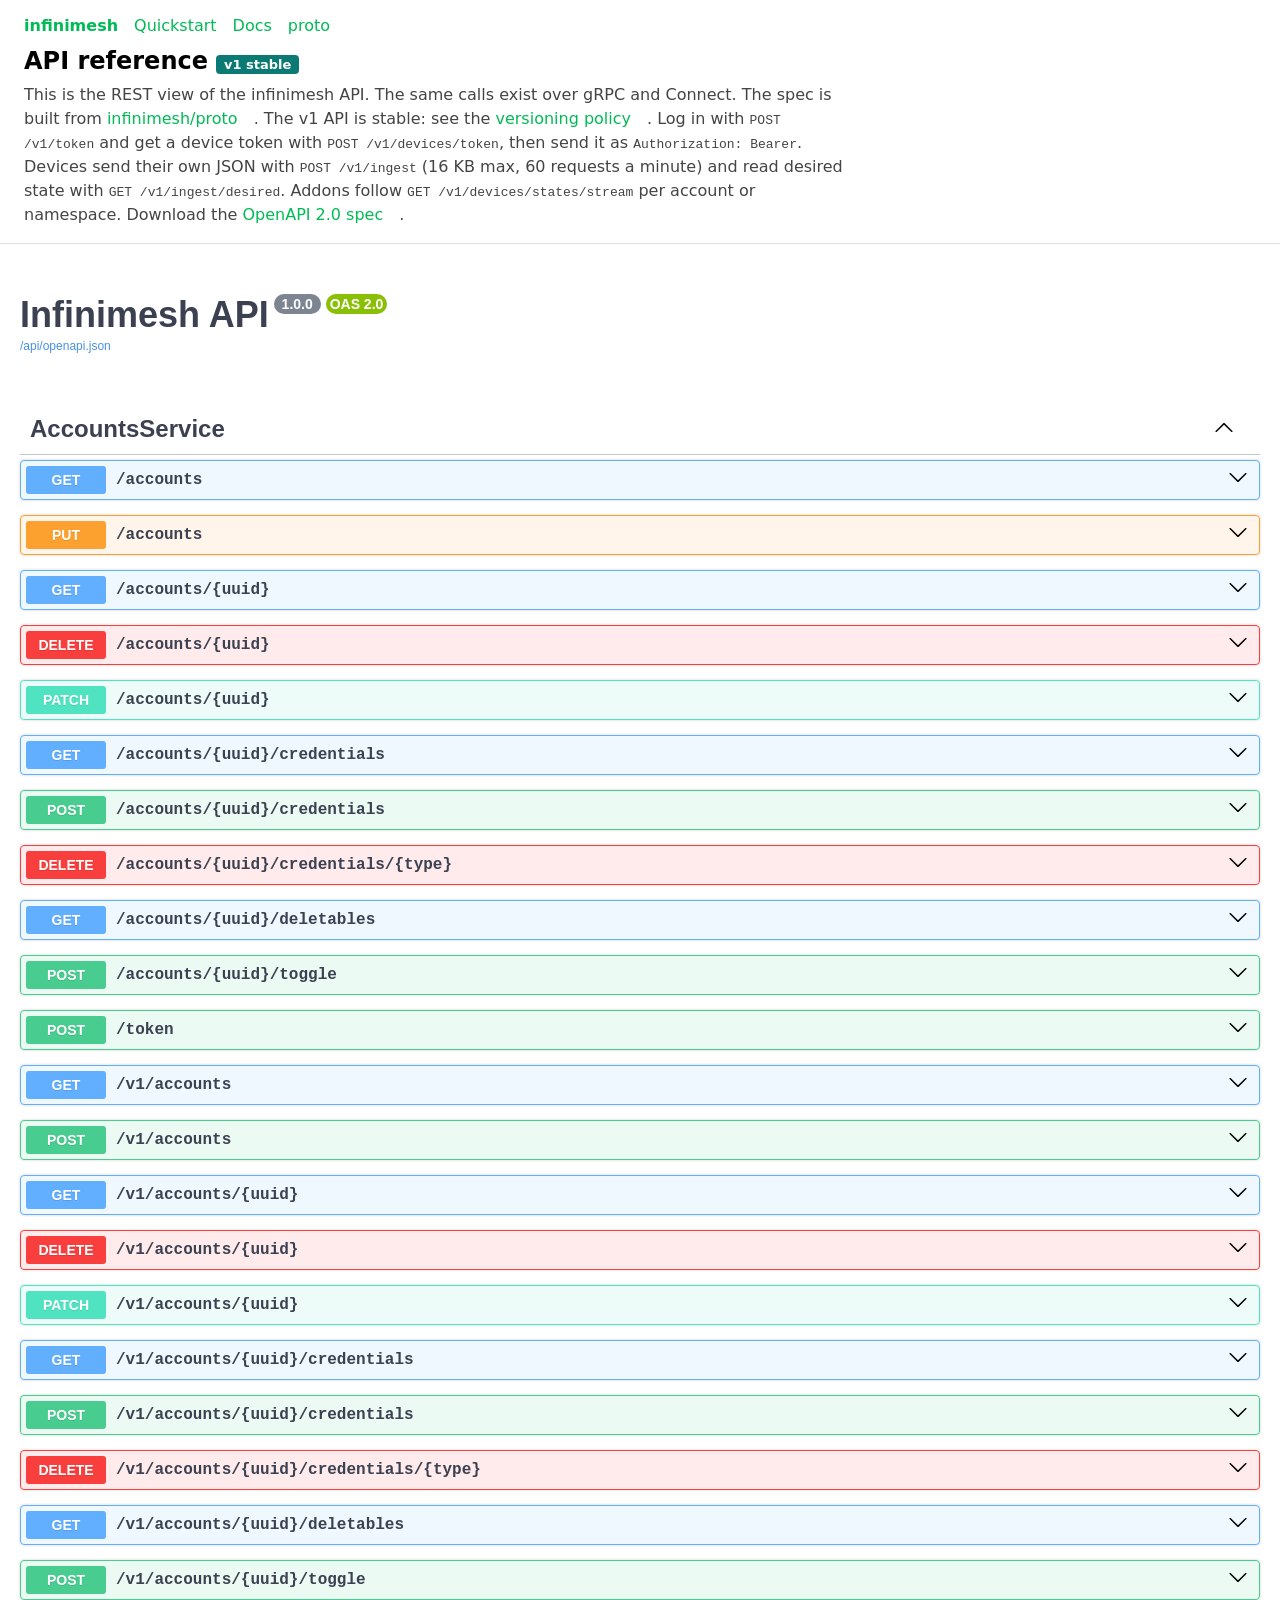
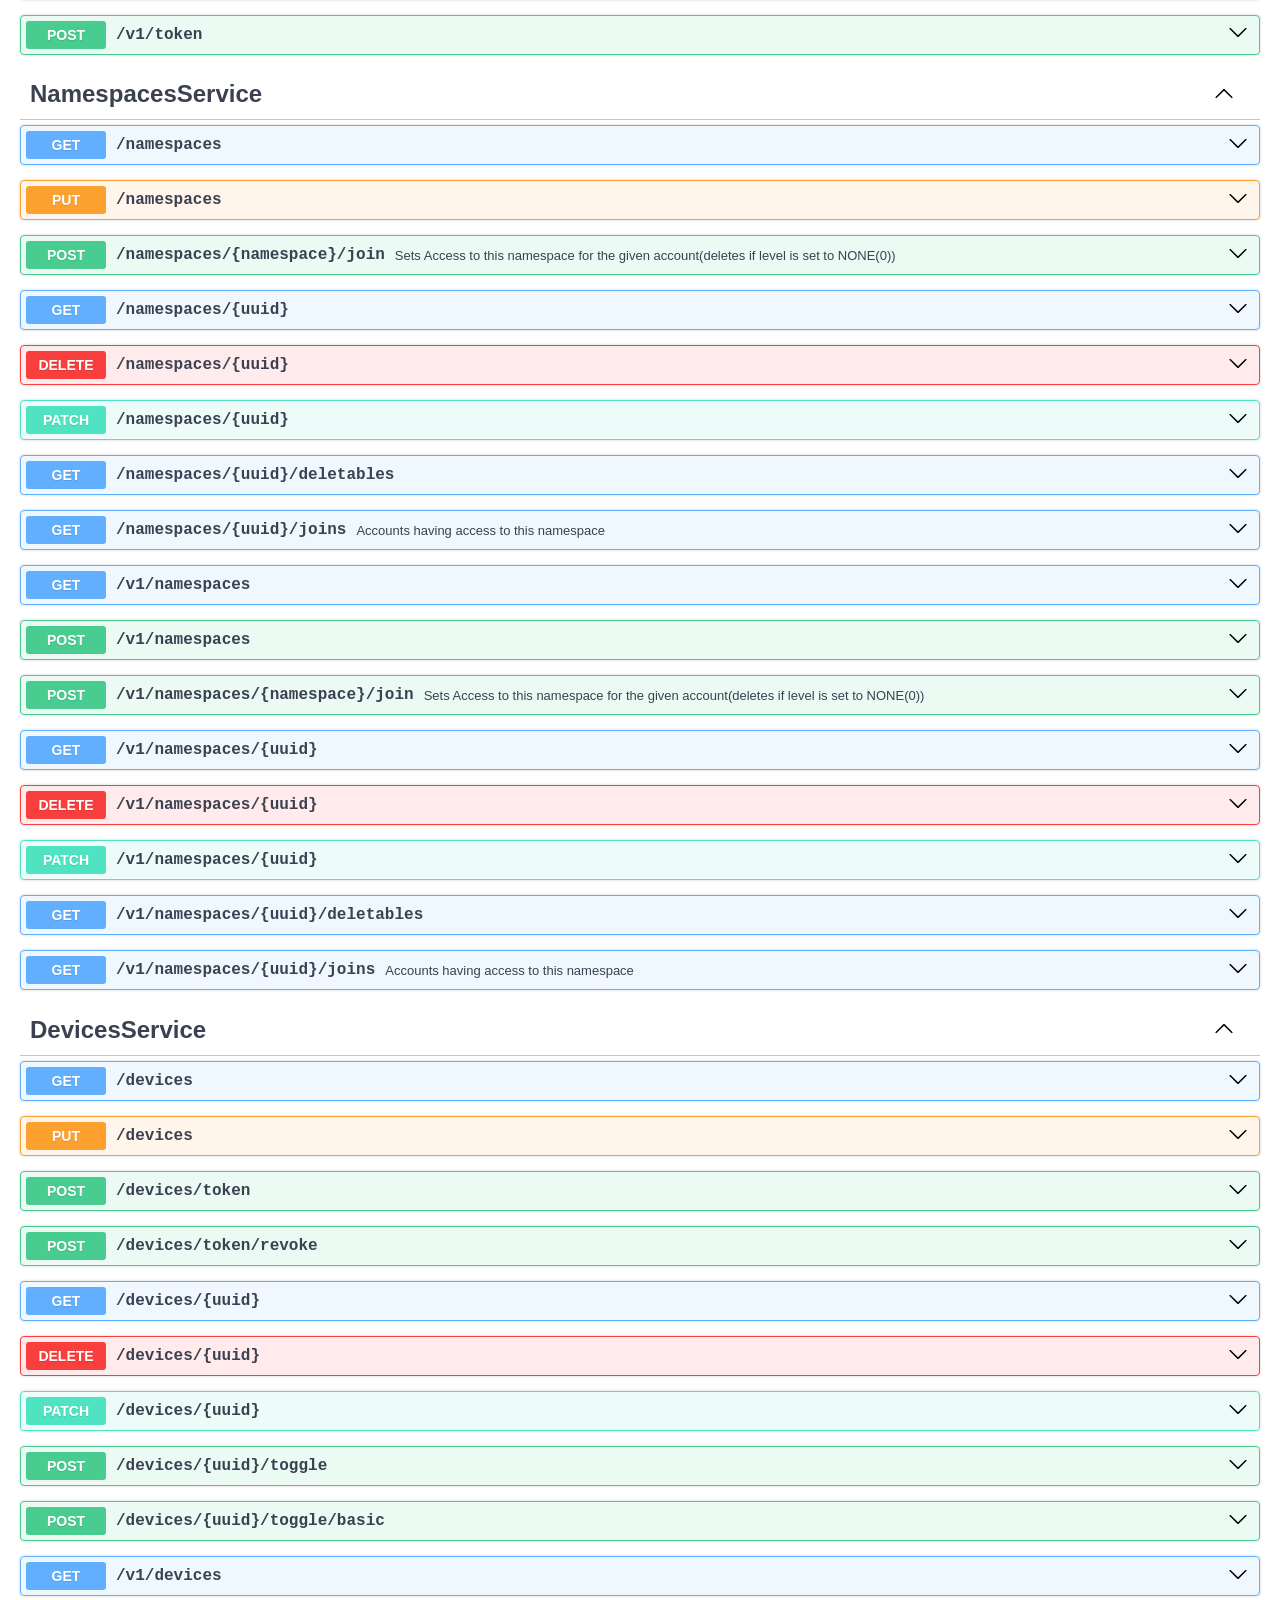
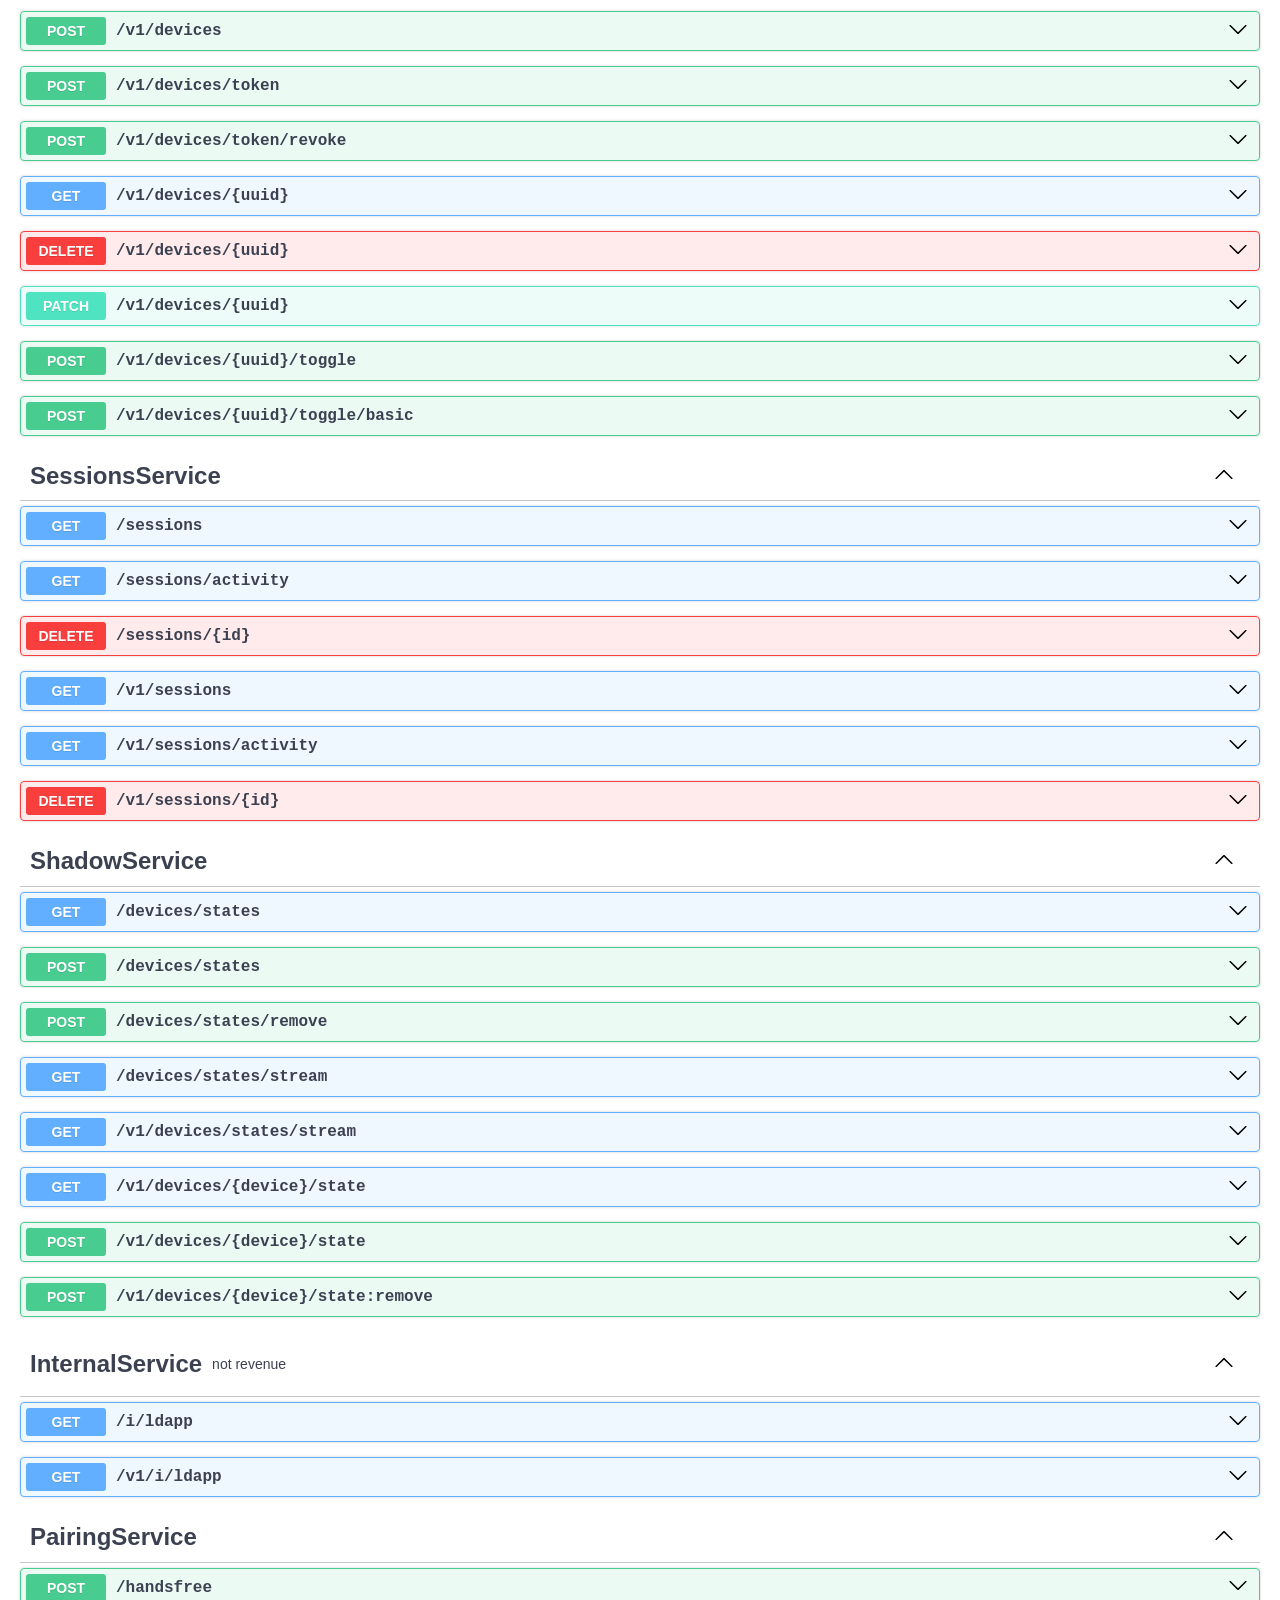
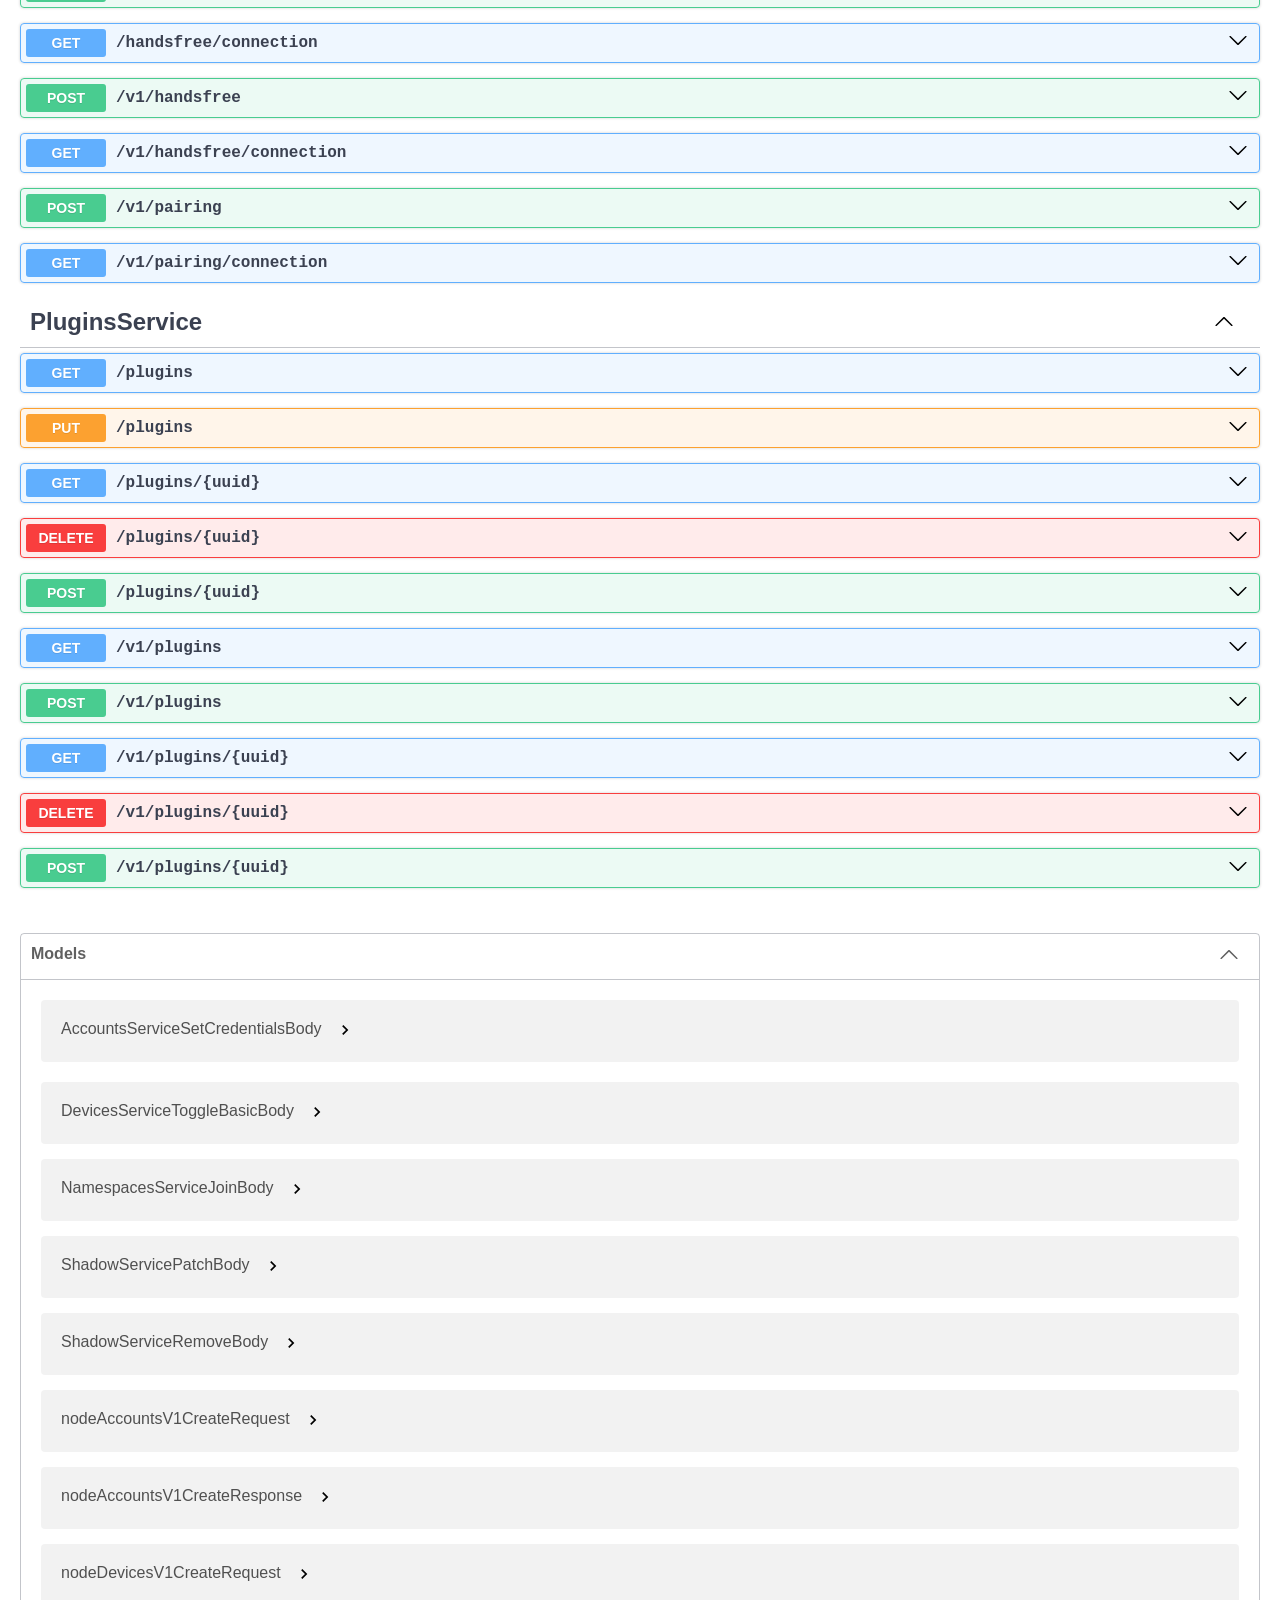
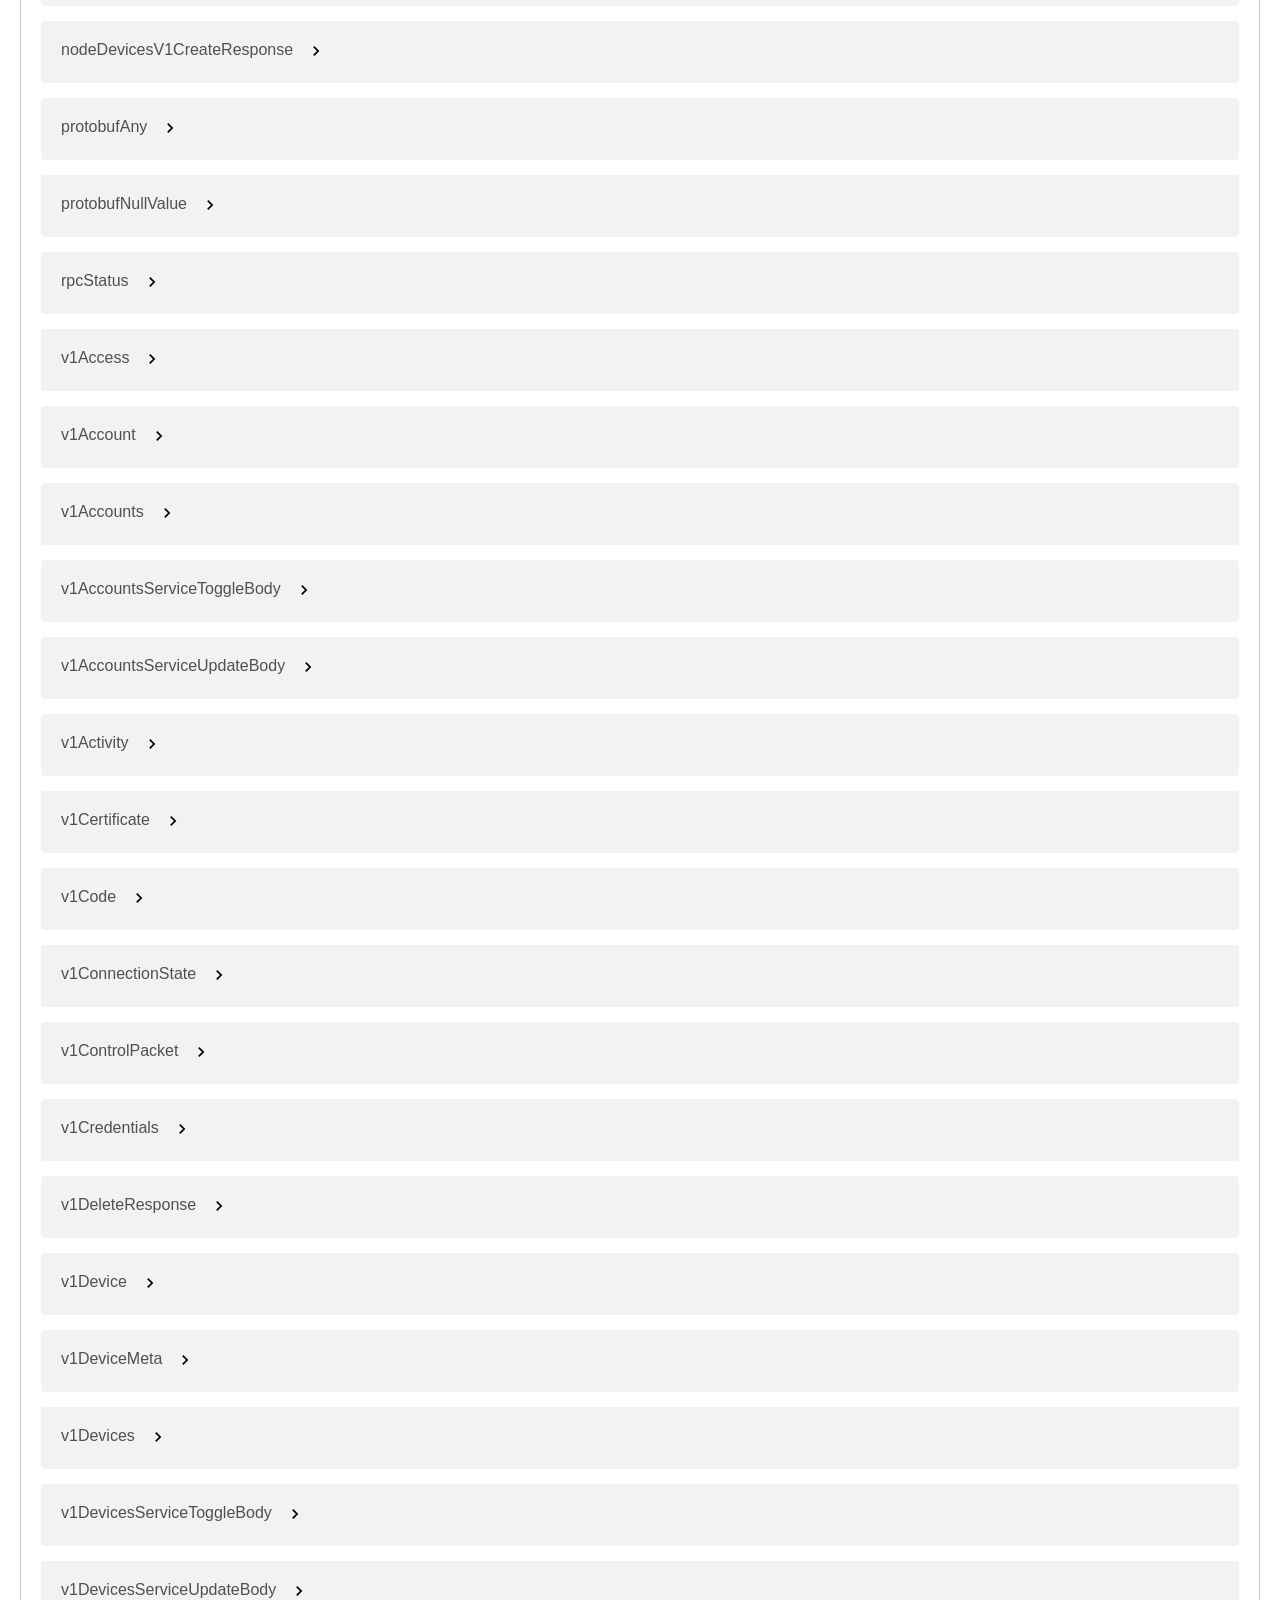
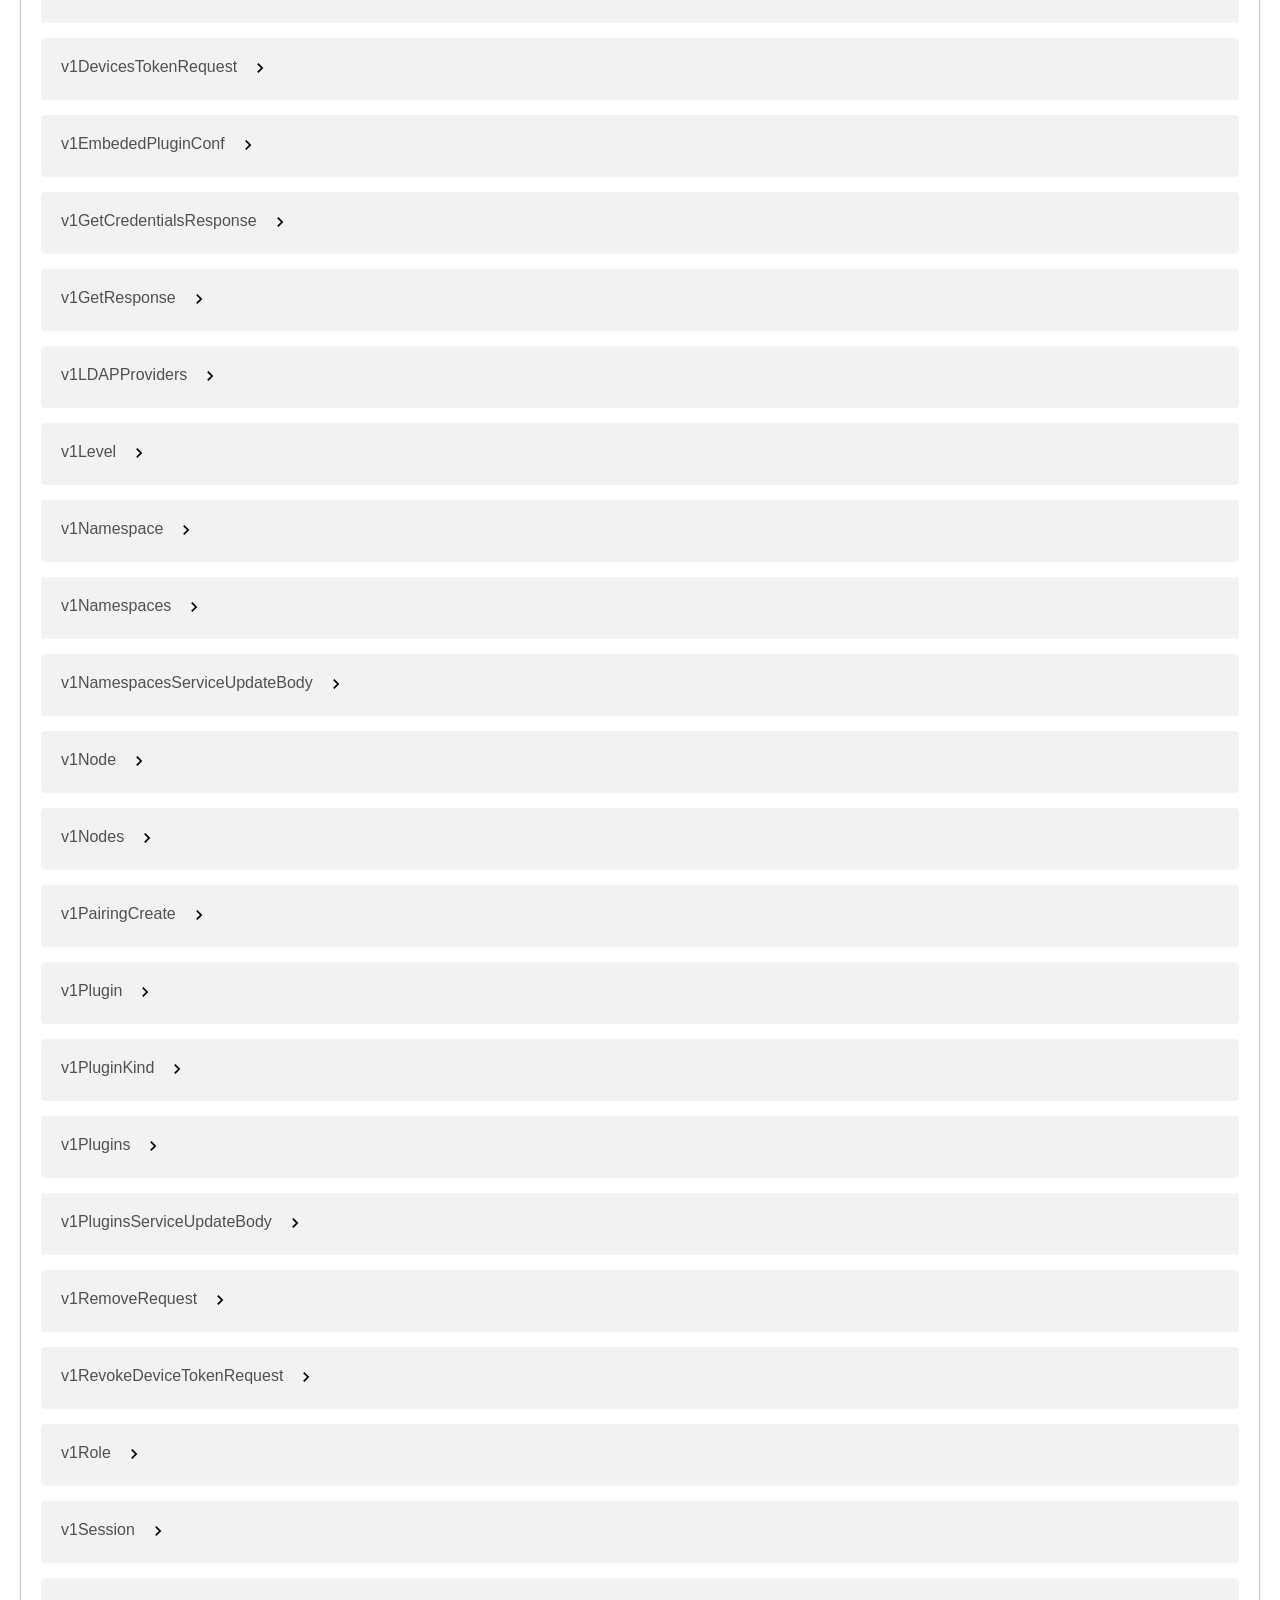
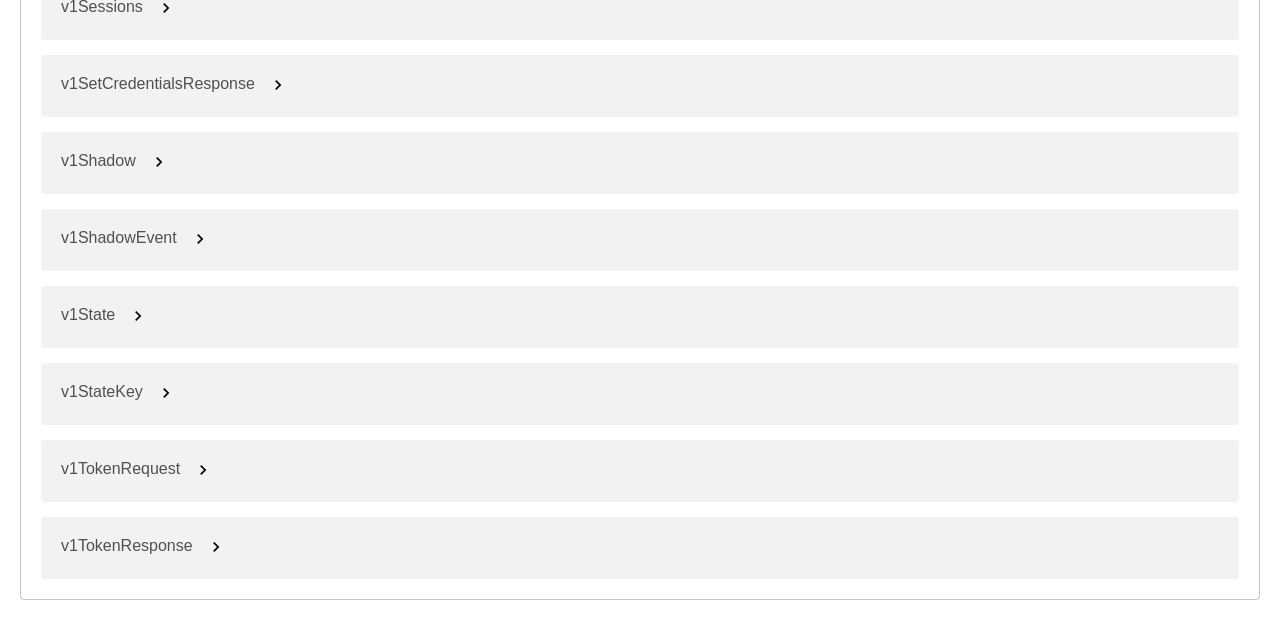
==== commit 4576d70e: "Mark the v1 API stable and switch device examples to /v1/ingest" ====
--- a/api/index.html
+++ b/api/index.html
@@ -3,18 +3,18 @@
 <head>
 <meta charset="utf-8">
 <meta name="viewport" content="width=device-width,initial-scale=1">
-<title>infinimesh API reference (beta)</title>
-<meta name="description" content="REST reference for the infinimesh API: accounts, namespaces, devices, device state, tokens and plugins. Generated from the proto schemas. Beta until v1.">
+<title>infinimesh API reference (v1)</title>
+<meta name="description" content="REST reference for the infinimesh API: accounts, namespaces, devices, device state, tokens and plugins. Generated from the proto schemas. Stable v1.">
 <link rel="canonical" href="https://infinimesh.org/api/">
 <link rel="icon" href="/favicon.png">
 <link rel="stylesheet" href="/api/swagger-ui.css">
-<style>body{margin:0;font-family:system-ui,sans-serif}.top{padding:16px 24px;border-bottom:1px solid #ddd}.top a{color:#0b5;text-decoration:none;margin-right:16px}.top p{margin:8px 0 0;color:#444;max-width:820px;line-height:1.5}.badge{background:#fd3;color:#000;font-size:13px;padding:2px 8px;border-radius:4px;margin-left:8px}</style>
+<style>body{margin:0;font-family:system-ui,sans-serif}.top{padding:16px 24px;border-bottom:1px solid #ddd}.top a{color:#0b5;text-decoration:none;margin-right:16px}.top p{margin:8px 0 0;color:#444;max-width:820px;line-height:1.5}.badge{background:#0b7a75;color:#fff;font-size:13px;padding:2px 8px;border-radius:4px;margin-left:8px}</style>
 </head>
 <body>
 <div class="top">
 <a href="/"><strong>infinimesh</strong></a><a href="/#start">Quickstart</a><a href="https://github.com/infinimesh/docs">Docs</a><a href="https://github.com/infinimesh/proto">proto</a>
-<h1 style="font-size:24px;margin:12px 0 0">API reference<span class="badge">beta</span></h1>
-<p>This is the REST view of the infinimesh API. The same calls exist over gRPC and Connect. The spec is built from <a href="https://github.com/infinimesh/proto">infinimesh/proto</a>. It is beta and may change until the v1 API is released. Devices can send state with <code>POST /devices/states</code> and a device token. Get a device token with <code>POST /devices/token</code> (user login is <code>POST /token</code>), then send it as <code>Authorization: Bearer</code>. Download the <a href="/api/openapi.json">OpenAPI 2.0 spec</a>.</p>
+<h1 style="font-size:24px;margin:12px 0 0">API reference<span class="badge">v1 stable</span></h1>
+<p>This is the REST view of the infinimesh API. The same calls exist over gRPC and Connect. The spec is built from <a href="https://github.com/infinimesh/proto">infinimesh/proto</a>. The v1 API is stable: see the <a href="https://github.com/infinimesh/core/blob/main/docs/api-versioning.md">versioning policy</a>. Log in with <code>POST /v1/token</code> and get a device token with <code>POST /v1/devices/token</code>, then send it as <code>Authorization: Bearer</code>. Devices send their own JSON with <code>POST /v1/ingest</code> (16 KB max, 60 requests a minute) and read desired state with <code>GET /v1/ingest/desired</code>. Addons follow <code>GET /v1/devices/states/stream</code> per account or namespace. Download the <a href="/api/openapi.json">OpenAPI 2.0 spec</a>.</p>
 </div>
 <div id="swagger"></div>
 <script src="/api/swagger-ui-bundle.js" defer></script>
